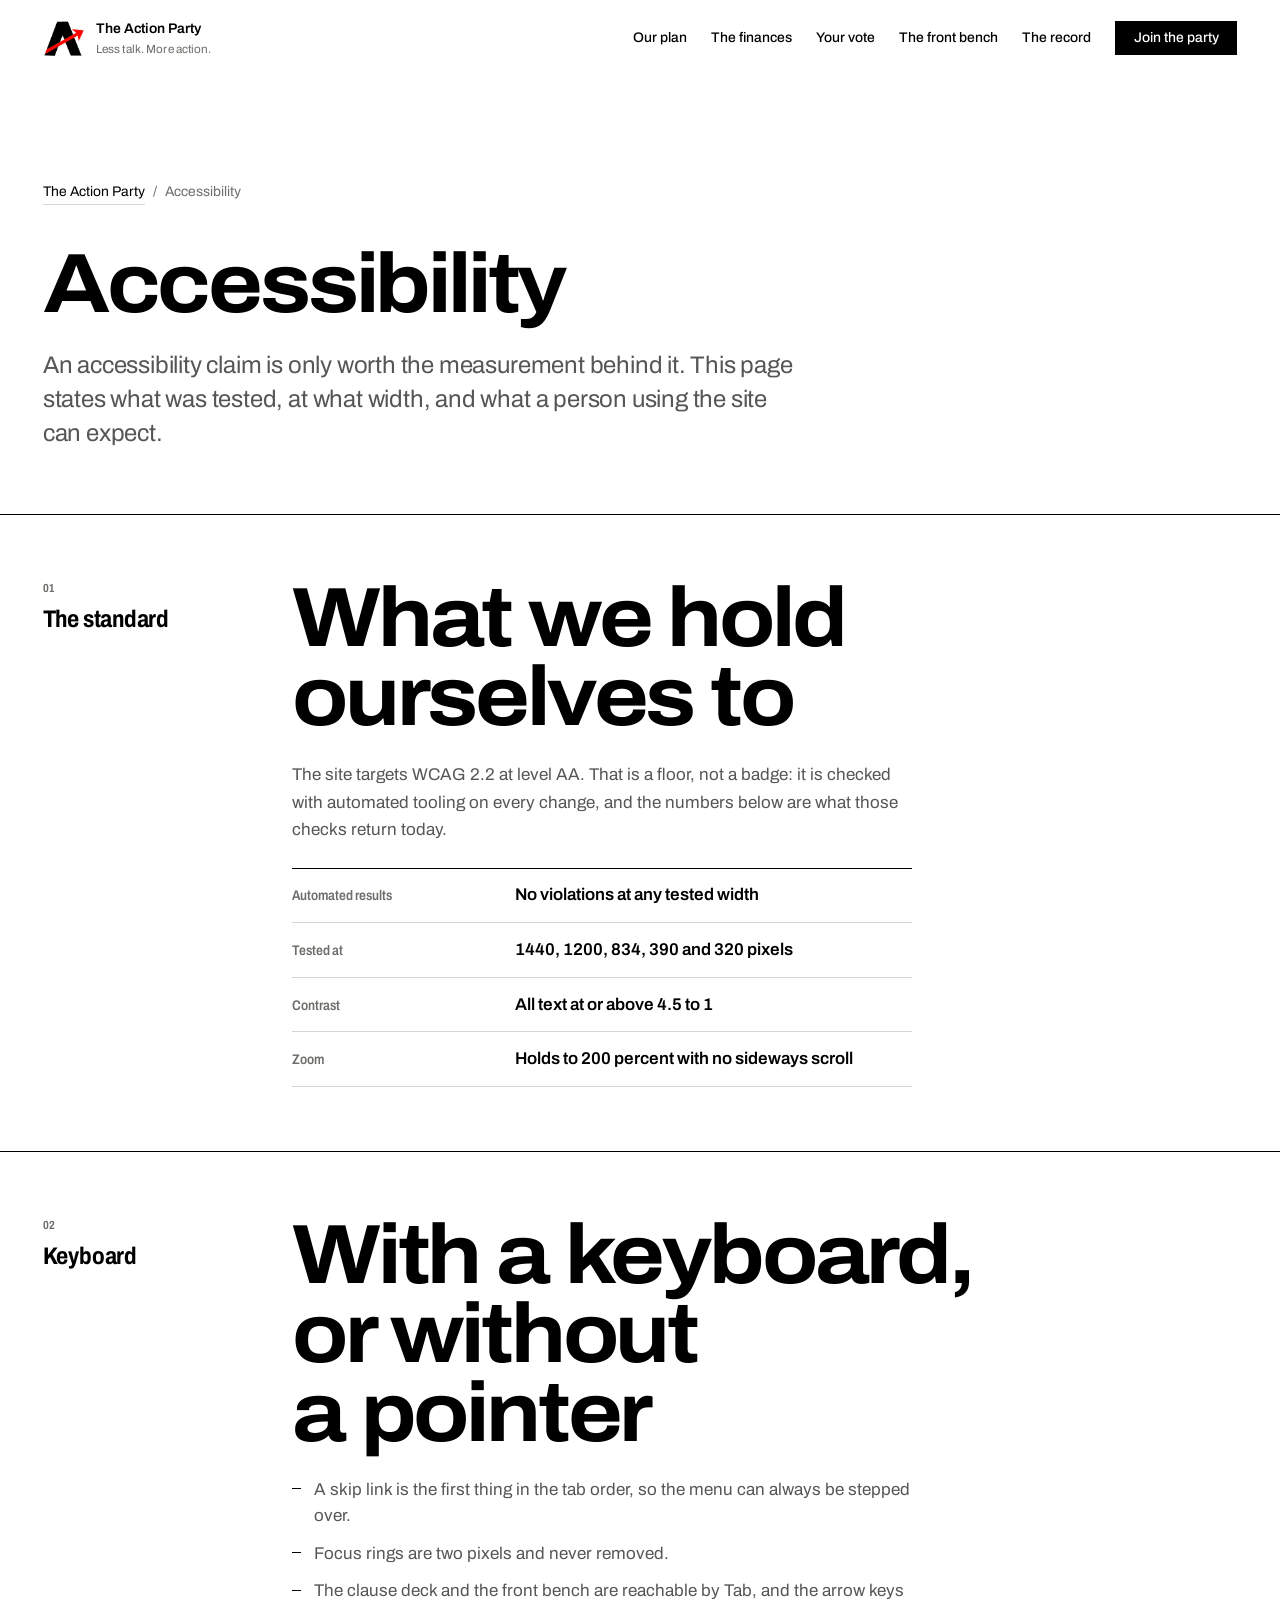
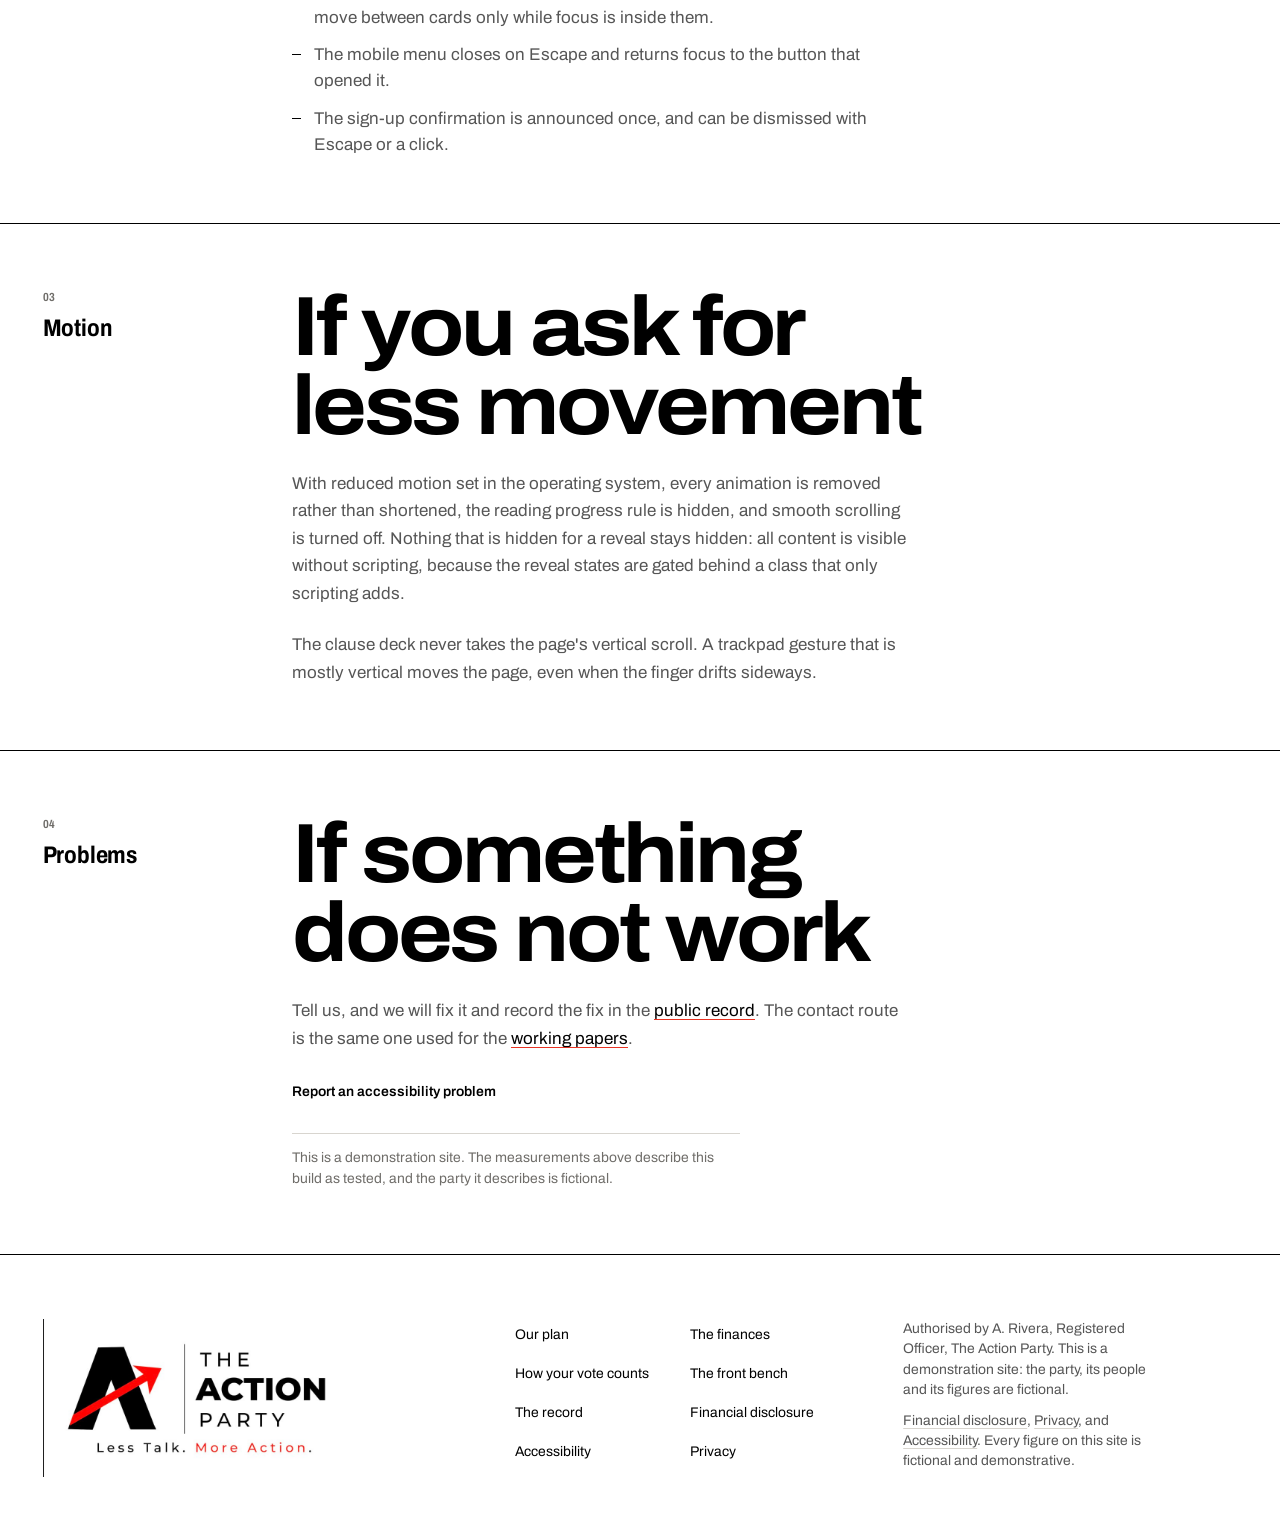
==== accessibility.html @ ea75ffd2 "First screen, discovery metadata, and the pages the footer promised Design: the first screen now run" ====
<!doctype html>
<html lang="en-NZ">
  <head>
    <meta charset="utf-8" />
    <meta name="viewport" content="width=device-width, initial-scale=1" />
    <title>Accessibility: what was measured | The Action Party</title>
    <meta name="description" content="How this site was built and tested: keyboard, contrast, reduced motion and no-script. The measurements, not the intentions." />
    <link rel="canonical" href="https://the-action-party-website.vercel.app/accessibility.html" />
    <meta name="theme-color" content="#ffffff" />
    <link rel="icon" href="assets/img/favicon-64.png" sizes="64x64" />
    <link rel="apple-touch-icon" href="assets/img/apple-touch-icon.png" />

    <meta property="og:type" content="article" />
    <meta property="og:site_name" content="The Action Party" />
    <meta property="og:locale" content="en_NZ" />
    <meta property="og:url" content="https://the-action-party-website.vercel.app/accessibility.html" />
    <meta property="og:title" content="Accessibility | The Action Party" />
    <meta property="og:description" content="How this site was built and tested: keyboard, contrast, reduced motion and no-script. The measurements, not the intentions." />
    <meta property="og:image" content="https://the-action-party-website.vercel.app/assets/img/og-image.png" />
    <meta property="og:image:width" content="1200" />
    <meta property="og:image:height" content="630" />
    <meta property="og:image:alt" content="The Action Party lockup: Less talk. More action." />
    <meta name="twitter:card" content="summary_large_image" />
    <meta name="twitter:title" content="Accessibility | The Action Party" />
    <meta name="twitter:description" content="How this site was built and tested: keyboard, contrast, reduced motion and no-script. The measurements, not the intentions." />
    <meta name="twitter:image" content="https://the-action-party-website.vercel.app/assets/img/og-image.png" />

    <link rel="preload" href="assets/fonts/archivo-latin.woff2" as="font" type="font/woff2" crossorigin />
    <script>
      document.documentElement.classList.add("js");
    </script>
    <link rel="stylesheet" href="styles.css" />
    <script type="application/ld+json">
{
  "@context": "https://schema.org",
  "@graph": [
    {
      "@type": "WebPage",
      "@id": "https://the-action-party-website.vercel.app/accessibility.html#webpage",
      "url": "https://the-action-party-website.vercel.app/accessibility.html",
      "name": "Accessibility: what was measured | The Action Party",
      "description": "How this site was built and tested: keyboard, contrast, reduced motion and no-script. The measurements, not the intentions.",
      "inLanguage": "en-NZ",
      "isPartOf": {
        "@id": "https://the-action-party-website.vercel.app/#website"
      },
      "about": {
        "@id": "https://the-action-party-website.vercel.app/#party"
      },
      "primaryImageOfPage": "https://the-action-party-website.vercel.app/assets/img/og-image.png"
    },
    {
      "@type": "BreadcrumbList",
      "@id": "https://the-action-party-website.vercel.app/accessibility.html#breadcrumb",
      "itemListElement": [
        {
          "@type": "ListItem",
          "position": 1,
          "name": "The Action Party",
          "item": "https://the-action-party-website.vercel.app/"
        },
        {
          "@type": "ListItem",
          "position": 2,
          "name": "Accessibility",
          "item": "https://the-action-party-website.vercel.app/accessibility.html"
        }
      ]
    },
    {
      "@type": [
        "Organization",
        "PoliticalParty"
      ],
      "@id": "https://the-action-party-website.vercel.app/#party",
      "name": "The Action Party",
      "url": "https://the-action-party-website.vercel.app/",
      "slogan": "Less talk. More action.",
      "logo": {
        "@type": "ImageObject",
        "url": "https://the-action-party-website.vercel.app/assets/img/logo-lockup.png",
        "width": 824,
        "height": 424
      },
      "sameAs": [
        "https://github.com/lajoonpark/The-Action-Party-Website"
      ]
    }
  ]
}
    </script>
  </head>
  <body class="page">
    <a class="skip" href="#main">Skip to content</a>
    <div class="progress" aria-hidden="true" data-progress></div>

    <header class="masthead" data-masthead>
      <div class="shell masthead__inner">
        <a class="masthead__brand" href="/#top">
          <img src="assets/img/mark.png" alt="" width="268" height="248" />
          <span class="masthead__id">
            <span class="masthead__name">The Action Party</span>
            <span class="masthead__tag">Less talk. More action.</span>
          </span>
        </a>

        <button
          class="masthead__toggle"
          type="button"
          aria-expanded="false"
          aria-controls="site-nav"
          data-nav-toggle
        >
          <span class="masthead__toggle-bars" aria-hidden="true"></span>
          Menu
        </button>

        <nav class="nav" id="site-nav" aria-label="Primary" data-nav>
          <a href="/#plan">Our plan</a>
          <a href="/#finances">The finances</a>
          <a href="/#system">Your vote</a>
          <a href="/#people">The front bench</a>
          <a href="/#record">The record</a>
          <a class="btn btn--join" href="/#join">Join the party</a>
        </nav>
      </div>
    </header>

    <main id="main">
      <header class="page__head">
        <div class="shell">
          <nav class="page__crumb" aria-label="Breadcrumb">
            <a href="/">The Action Party</a>
            <span aria-hidden="true">/</span>
            <span aria-current="page">Accessibility</span>
          </nav>
          <h1 class="page__title">Accessibility</h1>
          <p class="page__lead">An accessibility claim is only worth the measurement behind it. This page states what was tested, at what width, and what a person using the site can expect.</p>
        </div>
      </header>

      <section class="section page__section" id="what-we-hold-ourselves-to">
        <div class="shell page__grid">
          <div class="page__rail">
            <p class="rail__label">01</p>
            <p class="rail__figure">The standard</p>
          </div>
          <div class="page__body">
            <h2 class="section__title">What we hold ourselves to</h2>
              <p class="page__p">
                The site targets WCAG 2.2 at level AA. That is a floor, not a
                badge: it is checked with automated tooling on every change, and
                the numbers below are what those checks return today.
              </p>
              <dl class="page__facts">
                <div><dt>Automated results</dt><dd>No violations at any tested width</dd></div>
                <div><dt>Tested at</dt><dd>1440, 1200, 834, 390 and 320 pixels</dd></div>
                <div><dt>Contrast</dt><dd>All text at or above 4.5 to 1</dd></div>
                <div><dt>Zoom</dt><dd>Holds to 200 percent with no sideways scroll</dd></div>
              </dl>
          </div>
        </div>
      </section>

      <section class="section page__section" id="with-a-keyboard-or-without-a-pointer">
        <div class="shell page__grid">
          <div class="page__rail">
            <p class="rail__label">02</p>
            <p class="rail__figure">Keyboard</p>
          </div>
          <div class="page__body">
            <h2 class="section__title">With a keyboard, or without a pointer</h2>
              <ul class="page__list">
                <li>
                  A skip link is the first thing in the tab order, so the menu
                  can always be stepped over.
                </li>
                <li>Focus rings are two pixels and never removed.</li>
                <li>
                  The clause deck and the front bench are reachable by Tab, and
                  the arrow keys move between cards only while focus is inside
                  them.
                </li>
                <li>
                  The mobile menu closes on Escape and returns focus to the
                  button that opened it.
                </li>
                <li>
                  The sign-up confirmation is announced once, and can be
                  dismissed with Escape or a click.
                </li>
              </ul>
          </div>
        </div>
      </section>

      <section class="section page__section" id="if-you-ask-for-less-movement">
        <div class="shell page__grid">
          <div class="page__rail">
            <p class="rail__label">03</p>
            <p class="rail__figure">Motion</p>
          </div>
          <div class="page__body">
            <h2 class="section__title">If you ask for less movement</h2>
              <p class="page__p">
                With reduced motion set in the operating system, every
                animation is removed rather than shortened, the reading
                progress rule is hidden, and smooth scrolling is turned off.
                Nothing that is hidden for a reveal stays hidden: all content
                is visible without scripting, because the reveal states are
                gated behind a class that only scripting adds.
              </p>
              <p class="page__p">
                The clause deck never takes the page's vertical scroll. A
                trackpad gesture that is mostly vertical moves the page, even
                when the finger drifts sideways.
              </p>
          </div>
        </div>
      </section>

      <section class="section page__section" id="if-something-does-not-work">
        <div class="shell page__grid">
          <div class="page__rail">
            <p class="rail__label">04</p>
            <p class="rail__figure">Problems</p>
          </div>
          <div class="page__body">
            <h2 class="section__title">If something does not work</h2>
              <p class="page__p">
                Tell us, and we will fix it and record the fix in the
                <a href="/#record">public record</a>. The contact route is the
                same one used for the
                <a href="/financial-disclosure.html">working papers</a>.
              </p>
              <p class="page__p">
                <a class="link" href="/#join">Report an accessibility problem</a>
              </p>
              <p class="page__note">
                This is a demonstration site. The measurements above describe
                this build as tested, and the party it describes is fictional.
              </p>
          </div>
        </div>
      </section>

    </main>

    <footer class="footer">
      <div class="shell footer__inner">
        <div class="footer__brand">
          <img
            src="assets/img/logo-lockup.png"
            alt="The Action Party. Less talk. More action."
            width="824"
            height="424"
          />
        </div>
        <nav class="footer__nav" aria-label="Footer">
          <a href="/#plan">Our plan</a>
          <a href="/#finances">The finances</a>
          <a href="/#system">How your vote counts</a>
          <a href="/#people">The front bench</a>
          <a href="/#record">The record</a>
          <a href="/financial-disclosure.html">Financial disclosure</a>
          <a href="/accessibility.html">Accessibility</a>
          <a href="/privacy.html">Privacy</a>
        </nav>
        <div class="footer__legal">
          <p>
            Authorised by A. Rivera, Registered Officer, The Action Party. This
            is a demonstration site: the party, its people and its figures are
            fictional.
          </p>
          <p>
            <a class="footer__legal-link" href="/financial-disclosure.html"
              >Financial disclosure</a
            >, <a class="footer__legal-link" href="/privacy.html">Privacy</a>,
            and <a class="footer__legal-link" href="/accessibility.html"
              >Accessibility</a
            >. Every figure on this site is fictional and demonstrative.
          </p>
        </div>
      </div>
    </footer>
    <script src="main.js"></script>
  </body>
</html>
---- styles.css ----
/* The Action Party, "The Register"
   One family (Archivo variable), paper white, pure black, one red.
   The logo's hairline rule becomes the page spine: each section hangs off a
   sticky margin rail, the way the rule brackets the mark and the wordmark.
   Motion is authored per section so no two sections move the same way. */

@font-face {
  font-family: "Archivo";
  src: url("assets/fonts/archivo-latin.woff2") format("woff2-variations");
  font-weight: 100 900;
  font-stretch: 62% 125%;
  font-display: swap;
}

:root {
  --paper: #ffffff;
  --ink: #000000;
  --ink-2: #565656;
  --ink-3: #6f6d69;
  --rule: #d8d5cf;
  --rule-2: #eceae5;
  --action: #ea3323;
  /* Brand red measures 4.2:1 on white: fine for the tagline and for fills,
     short of 4.5:1 for small text. Small labels use a deepened mix of the
     same hue so the identity holds and the contrast passes. */
  --action-deep: #d62d1e;
  --wash: #f5f3ef;

  --step--2: clamp(0.6875rem, 0.67rem + 0.08vw, 0.75rem);
  --step--1: clamp(0.8125rem, 0.79rem + 0.1vw, 0.875rem);
  --step-0: clamp(1rem, 0.96rem + 0.18vw, 1.0625rem);
  --step-1: clamp(1.25rem, 1.15rem + 0.45vw, 1.5rem);
  --step-2: clamp(1.5rem, 1.3rem + 0.9vw, 2rem);
  --step-3: clamp(2rem, 1.55rem + 2vw, 3.25rem);
  --step-4: clamp(2.75rem, 1.7rem + 4.6vw, 5.25rem);
  --step-5: clamp(3.25rem, 1.4rem + 7.6vw, 7.5rem);

  --gutter: clamp(1.25rem, 0.75rem + 2.4vw, 3.25rem);
  --measure: 58ch;
  --shell: 80rem;

  --space-s: 0.875rem;
  --space-m: 1.5rem;
  --space-l: clamp(2rem, 1.4rem + 2.4vw, 3.25rem);

  /* One padding ramp, three values, every one a whole multiple of 8px.
     Sections only ever use these, so the vertical rhythm is a scale rather
     than a series of one-off decisions. Keep it to three. */
  --pad-1: 2.5rem; /*  40px */
  --pad-2: 4rem; /*    64px */
  --pad-3: 6.5rem; /* 104px */

  --ease-out: cubic-bezier(0.16, 0.84, 0.28, 1);
  --ease-spring: cubic-bezier(0.22, 1.28, 0.36, 1);
  --ease-snap: cubic-bezier(0.7, 0, 0.25, 1);
  --dur: 520ms;
}

*,
*::before,
*::after { box-sizing: border-box; }

html {
  -webkit-text-size-adjust: 100%;
  scroll-behavior: smooth;
  scroll-padding-top: 5.5rem;
}

body {
  margin: 0;
  background: var(--paper);
  color: var(--ink);
  font-family: "Archivo", "Helvetica Neue", Arial, sans-serif;
  font-variation-settings: "wdth" 100, "wght" 400;
  font-size: var(--step-0);
  line-height: 1.55;
  font-synthesis: none;
  text-rendering: optimizeLegibility;
  -webkit-font-smoothing: antialiased;
  overflow-x: clip;
}

img { display: block; max-width: 100%; height: auto; }
a { color: inherit; }
h1, h2, h3, h4, p, ul, ol, dl, dd, fieldset, figure { margin: 0; }
ul, ol { padding: 0; list-style: none; }
button, input { font: inherit; color: inherit; }
svg { display: block; }

:focus-visible {
  outline: 2px solid var(--ink);
  outline-offset: 3px;
}

.visually-hidden {
  position: absolute;
  width: 1px; height: 1px;
  margin: -1px; padding: 0;
  overflow: hidden;
  clip-path: inset(50%);
  white-space: nowrap;
}

.skip {
  position: absolute;
  left: var(--gutter);
  top: 0;
  z-index: 100;
  transform: translateY(-120%);
  background: var(--ink);
  color: var(--paper);
  padding: 0.75rem 1.25rem;
  font-size: var(--step--1);
  font-variation-settings: "wdth" 100, "wght" 600;
  text-decoration: none;
  transition: transform 160ms ease;
}
.skip:focus-visible {
  transform: translateY(0);
  outline-color: var(--paper);
  outline-offset: -4px;
}

.shell {
  width: 100%;
  max-width: var(--shell);
  margin-inline: auto;
  padding-inline: var(--gutter);
}

/* Reading progress: the hairline rule, travelling. */
.progress {
  position: fixed;
  inset: 0 0 auto;
  height: 2px;
  z-index: 90;
  background: var(--action);
  transform: scaleX(0);
  transform-origin: 0 50%;
  pointer-events: none;
}

/* ---------- Masthead ---------- */

.masthead {
  position: sticky;
  top: 0;
  z-index: 50;
  background: var(--paper);
  border-bottom: 1px solid transparent;
  transition: border-color 200ms ease, box-shadow 260ms ease;
}
.masthead.is-stuck {
  border-bottom-color: var(--rule);
  box-shadow: 0 1px 0 rgba(0, 0, 0, 0.02);
}

.masthead__inner {
  display: flex;
  align-items: center;
  justify-content: space-between;
  gap: var(--space-m);
  min-height: 4.75rem;
}

.masthead__brand {
  display: flex;
  align-items: center;
  gap: 0.7rem;
  text-decoration: none;
}

/* The mark leans into its own arrow on hover: the only motion in the header,
   because the mark is the only drawing in the header. */
.masthead__brand img {
  width: clamp(2.25rem, 2rem + 1vw, 2.625rem);
  transition: transform 520ms var(--ease-spring);
}
.masthead__brand:hover img { transform: translate(2px, -2px) rotate(-2deg); }

.masthead__id { display: grid; gap: 0.05rem; }

/* Name as site text in body type, deliberately not a re-set of the wordmark,
   which stays a raster of the real artwork (see docs/logo-and-tagline.md §4). */
.masthead__name {
  font-size: var(--step--1);
  font-variation-settings: "wdth" 100, "wght" 600;
  letter-spacing: -0.005em;
  white-space: nowrap;
}
.masthead__tag {
  font-size: var(--step--2);
  color: var(--ink-3);
  letter-spacing: 0.01em;
  white-space: nowrap;
}

.nav {
  display: flex;
  align-items: center;
  gap: clamp(0.9rem, 0.3rem + 1.5vw, 2rem);
}

.nav a {
  position: relative;
  font-size: var(--step--1);
  font-variation-settings: "wdth" 100, "wght" 500;
  text-decoration: none;
  padding-block: 0.35rem;
}
.nav a:not(.btn)::after {
  content: "";
  position: absolute;
  left: 0;
  right: 0;
  bottom: 0;
  height: 1px;
  background: currentColor;
  transform: scaleX(0);
  transform-origin: 0 50%;
  transition: transform 320ms var(--ease-out);
}
.nav a:not(.btn):hover::after,
.nav a.is-current::after { transform: scaleX(1); }

.masthead__toggle {
  display: none;
  align-items: center;
  gap: 0.5rem;
  background: none;
  border: 0;
  padding: 0.5rem 0;
  font-size: var(--step--1);
  font-variation-settings: "wdth" 100, "wght" 600;
  cursor: pointer;
}

.masthead__toggle-bars,
.masthead__toggle-bars::before {
  display: block;
  width: 1.25rem;
  height: 2px;
  background: var(--ink);
  content: "";
  position: relative;
  transition: transform 320ms var(--ease-out);
}
.masthead__toggle-bars::before { position: absolute; top: -6px; transition: transform 320ms var(--ease-out); }
.masthead__toggle[aria-expanded="true"] .masthead__toggle-bars { transform: translateY(-3px) rotate(45deg); }
.masthead__toggle[aria-expanded="true"] .masthead__toggle-bars::before { transform: translateY(3px) rotate(-90deg); }

/* ---------- Buttons: a red fill wipes up from the baseline ---------- */

.btn {
  position: relative;
  isolation: isolate;
  display: inline-flex;
  align-items: center;
  justify-content: center;
  gap: 0.5rem;
  padding: 0.8rem 1.5rem;
  background: var(--ink);
  color: var(--paper);
  border: 1px solid var(--ink);
  font-size: var(--step--1);
  font-variation-settings: "wdth" 100, "wght" 600;
  text-decoration: none;
  cursor: pointer;
  overflow: hidden;
  transition: color 200ms ease;
}
.btn::before {
  content: "";
  position: absolute;
  inset: 0;
  z-index: -1;
  background: var(--action);
  transform: translateY(101%);
  transition: transform 420ms var(--ease-snap);
}
.btn:hover::before,
.btn:focus-visible::before { transform: translateY(0); }
.btn:active { transform: translateY(1px); }

.btn--quiet { background: transparent; color: var(--ink); }
.btn--quiet::before { background: var(--ink); }
.btn--quiet:hover,
.btn--quiet:focus-visible { color: var(--paper); }

.btn--join { padding: 0.6rem 1.1rem; }

.btn--block { width: 100%; padding-block: 0.95rem; }

.link {
  position: relative;
  display: inline-block;
  padding-block: 0.3rem;
  font-size: var(--step--1);
  font-variation-settings: "wdth" 100, "wght" 600;
  text-decoration: none;
  padding-bottom: 0.15rem;
}
.link::after {
  content: "";
  display: block;
  height: 1px;
  margin-top: 0.15rem;
  background: var(--action);
  transform: scaleX(0);
  transform-origin: 0 50%;
  transition: transform 380ms var(--ease-out);
}
.link:hover::after { transform: scaleX(1); }

/* ---------- The first screen: the register opens ----------
   One idea governs this screen, borrowed from how Brex spends its orange:
   the red is not decoration, it is the register indexing itself. The lede
   sentence is a claim, so the clause that answers it is the only red mark in
   the region, and the count beside it is where that answer is filed. Every
   other element is black on white, so the red can only ever mean one thing. */

.hero {
  display: flex;
  flex-direction: column;
  min-height: calc(100svh - 4.75rem);
  padding-top: var(--pad-2);
  padding-bottom: var(--pad-2);
  position: relative;
}

/* Brand §1: the lockup sits slightly above middle, leaving a larger band of
   white beneath. So the spare height collects below the ledger line, not
   above the tagline. */
.hero .shell { container-type: inline-size; }

/* The tagline is the hero: both sentences, both full stops, black first,
   red second, set light with wide tracking as brand §5 specifies. Sized so
   the longest sentence fits the measure on one line, as it does on the
   artboard: 17.9cqw of Archivo at wght 300. The party name that used to sit
   above it as an eyebrow label now sits in the masthead where it belongs. */
.statement {
  font-variation-settings: "wdth" 100, "wght" 300;
  /* Two constraints, not one: the sentence must fill the column (17.9cqw),
     and the whole first screen must still fit above the fold on a laptop
     (20svh). Whichever is smaller wins, so the tagline is never cropped out
     of the first screen it is the point of. */
  font-size: clamp(1.75rem, min(17.9cqw, 20svh), 17rem);
  line-height: 1.02;
  letter-spacing: 0.015em;
}
.statement__line { display: block; }
.statement__line--action { color: var(--action); }

/* The one red mark on the screen that is not the tagline. A register entry
   is a number and a date, and the number is set in the tabular end of the
   family so it reads as a filed record rather than a slogan. */
.hero__register {
  display: flex;
  align-items: flex-start;
  justify-content: space-between;
  gap: clamp(1.25rem, 0.6rem + 2.4vw, 3rem);
  margin-top: clamp(1.75rem, 1.2rem + 2.4vw, 3.5rem);
  padding-top: var(--space-m);
  border-top: 1px solid var(--ink);
}

.hero__lede {
  max-width: 46ch;
  font-size: var(--step-1);
  line-height: 1.4;
  letter-spacing: -0.008em;
  text-wrap: pretty;
}
/* The claim and its answer. The answer is the red: on this screen red means
   "this is where the register answers you", and nothing else is red. */
.hero__lede strong {
  font-variation-settings: "wdth" 100, "wght" 600;
  color: var(--action-deep);
  white-space: nowrap;
}

/* The index: three figures, each a filed count, ruled off from the sentence
   rather than floated into a row of pills. */
.hero__counts {
  display: grid;
  grid-template-columns: repeat(3, minmax(0, auto));
  gap: clamp(1rem, 0.5rem + 2vw, 2.25rem);
  margin-left: auto;
  flex: none;
}
.hero__counts > div {
  display: grid;
  gap: 0.15rem;
  padding-left: 0.75rem;
  border-left: 1px solid var(--rule);
}
/* --ink-2, not --ink-3: these labels are 11 to 12px, and the lighter grey
   measured 3.07:1 on white at that size. */
.hero__counts dt {
  font-size: var(--step--2);
  font-variation-settings: "wdth" 84, "wght" 600;
  letter-spacing: 0.02em;
  color: var(--ink-2);
}
.hero__counts dd {
  font-variation-settings: "wdth" 84, "wght" 700;
  font-size: var(--step-2);
  line-height: 1;
  letter-spacing: -0.02em;
  font-variant-numeric: tabular-nums;
}

/* The verdict line, and the way into the register. It closes the screen on
   the same baseline as the counts so the whole lower edge reads as one rule. */
.hero__foot {
  display: flex;
  align-items: flex-end;
  justify-content: space-between;
  gap: var(--space-m) clamp(1.5rem, 1rem + 3vw, 4rem);
  margin-top: auto;
  padding-top: var(--pad-2);
}
.hero__actions {
  display: flex;
  flex-wrap: wrap;
  align-items: center;
  gap: clamp(0.625rem, 0.4rem + 0.8vw, 1rem);
}
.hero__promise {
  max-width: 34ch;
  font-size: var(--step--1);
  line-height: 1.5;
  color: var(--ink-2);
  text-wrap: pretty;
}
.hero__scroll {
  display: inline-flex;
  align-items: center;
  gap: 0.5rem;
  font-size: var(--step--1);
  font-variation-settings: "wdth" 100, "wght" 600;
  text-decoration: none;
  white-space: nowrap;
}
.hero__arrow {
  display: inline-block;
  animation: nudge 2.4s var(--ease-out) infinite;
}
@keyframes nudge {
  0%, 62%, 100% { transform: translateY(0); opacity: 0.55; }
  78% { transform: translateY(4px); opacity: 1; }
}

/* ---------- The undertaking: the one sentence the whole site answers to ---------- */

.band {
  border-top: 2px solid var(--ink);
  padding-block: var(--pad-2);
  position: relative;
}
.band::after {
  content: "";
  position: absolute;
  inset: auto 0 -1px;
  height: 1px;
  background: var(--ink);
}

.band__inner {
  display: grid;
  grid-template-columns: minmax(0, 7fr) minmax(0, 4fr);
  align-items: start;
  gap: var(--space-m) clamp(1.5rem, 1rem + 3vw, 4rem);
}

.band__line {
  font-variation-settings: "wdth" 106, "wght" 600;
  font-size: var(--step-2);
  line-height: 1.14;
  letter-spacing: -0.024em;
  max-width: 26ch;
  text-wrap: balance;
}

.band__sign {
  font-size: var(--step--1);
  line-height: 1.5;
  color: var(--ink-2);
  max-width: 32ch;
  padding-top: 0.35rem;
  border-top: 1px solid var(--rule);
}

/* ---------- Contents: the tile panel ---------- */

.index {
  padding-block: var(--pad-3) var(--pad-2);
  border-bottom: 1px solid var(--ink);
}

.index__head {
  display: grid;
  gap: var(--space-s);
  margin-bottom: var(--space-l);
  max-width: 46rem;
}

.index__title {
  font-variation-settings: "wdth" 112, "wght" 700;
  font-size: var(--step-4);
  line-height: 0.94;
  letter-spacing: -0.038em;
  text-wrap: balance;
}

.index__note {
  max-width: 52ch;
  color: var(--ink-2);
  font-size: var(--step-0);
}

/* Every tile is a link, so the whole cell is the target. The number, the name,
   the figure and the arrow each take a different motion on hover: the tile
   lifts, the rule draws in from the left, the arrow runs out and back. */
.tiles {
  display: grid;
  grid-template-columns: repeat(3, minmax(0, 1fr));
  border-top: 1px solid var(--ink);
  border-left: 1px solid var(--rule);
}

.tile {
  border-right: 1px solid var(--rule);
  border-bottom: 1px solid var(--rule);
  position: relative;
  isolation: isolate;
}
.tile::before {
  content: "";
  position: absolute;
  inset: 0;
  z-index: -1;
  background: var(--wash);
  transform: scaleY(0);
  transform-origin: 50% 100%;
  transition: transform 420ms var(--ease-out);
}
.tile:hover::before,
.tile:focus-within::before { transform: scaleY(1); }

.tile__link {
  display: grid;
  grid-template-areas:
    "no   arrow"
    "body body"
    "fig  fig";
  grid-template-columns: 1fr auto;
  gap: var(--space-s) 0;
  min-height: clamp(13rem, 10rem + 8vw, 17rem);
  padding: clamp(1.25rem, 1rem + 1vw, 1.75rem);
  text-decoration: none;
}

.tile__no {
  grid-area: no;
  font-size: var(--step--2);
  font-variation-settings: "wdth" 84, "wght" 700;
  letter-spacing: 0.1em;
  color: var(--ink-3);
  font-variant-numeric: tabular-nums;
  transition: color 240ms ease;
}
.tile:hover .tile__no { color: var(--action-deep); }

.tile__body {
  grid-area: body;
  display: grid;
  gap: 0.4rem;
  align-content: start;
  padding-top: var(--space-m);
}
.tile__name {
  font-variation-settings: "wdth" 104, "wght" 700;
  font-size: var(--step-2);
  line-height: 1.02;
  letter-spacing: -0.028em;
  text-wrap: balance;
  transition: transform 420ms var(--ease-out);
}
.tile:hover .tile__name { transform: translateX(3px); }

.tile__desc {
  font-size: var(--step--1);
  line-height: 1.45;
  color: var(--ink-2);
  max-width: 30ch;
}

.tile__fig {
  grid-area: fig;
  align-self: end;
  font-size: var(--step--2);
  font-variation-settings: "wdth" 78, "wght" 700;
  letter-spacing: 0.005em;
  color: var(--ink-3);
  padding-top: var(--space-s);
  border-top: 1px solid var(--rule);
}
.tile:hover .tile__fig { color: var(--ink); border-top-color: var(--ink); }

.tile__arrow {
  grid-area: arrow;
  justify-self: end;
  align-self: start;
  font-size: var(--step-1);
  line-height: 1;
  transform: translateX(-0.35rem);
  opacity: 0.35;
  transition: transform 420ms var(--ease-spring), opacity 240ms ease, color 240ms ease;
}
.tile:hover .tile__arrow,
.tile:focus-within .tile__arrow {
  transform: translateX(0);
  opacity: 1;
  color: var(--action);
}

/* ---------- Section frame: rail + body ---------- */

.section {
  padding-block: var(--pad-2);
}
.section + .section,
.index + .section { border-top: 1px solid var(--ink); }

.section__grid {
  display: grid;
  grid-template-columns: 13rem minmax(0, 1fr);
  gap: clamp(1.5rem, 0.5rem + 2.6vw, 4rem);
  align-items: start;
}

/* The rail is the logo's vertical rule, kept as a rule that carries content.
   It draws downward as the section arrives. */
.rail__inner {
  position: sticky;
  top: 7.5rem;
  padding-left: 1.125rem;
  border-left: 1px solid var(--ink);
  display: grid;
  gap: 0.55rem;
}

.rail__label {
  display: flex;
  align-items: baseline;
  gap: 0.5rem;
  font-size: var(--step--2);
  font-variation-settings: "wdth" 78, "wght" 700;
  letter-spacing: 0.005em;
  color: var(--ink-3);
}
.rail__label span {
  color: var(--action-deep);
  font-variant-numeric: tabular-nums;
}
.rail__label--invert { color: rgba(255, 255, 255, 0.72); }
/* On the black field the brand red is the legible one: 4.25:1 becomes 5.1:1
   once it is lifted slightly for the dark ground. */
.rail__label--invert span { color: #f4655a; }

.rail__figure {
  font-variation-settings: "wdth" 84, "wght" 700;
  font-size: var(--step-1);
  line-height: 1.1;
  letter-spacing: -0.01em;
  font-variant-numeric: tabular-nums;
}

.rail__note {
  font-size: var(--step--1);
  line-height: 1.45;
  color: var(--ink-2);
  max-width: 22ch;
  text-wrap: pretty;
}

.section__title {
  font-variation-settings: "wdth" 110, "wght" 700;
  font-size: var(--step-4);
  line-height: 0.94;
  letter-spacing: -0.038em;
  max-width: 24ch;
  text-wrap: balance;
}

.section__intro {
  margin-top: var(--space-s);
  margin-bottom: var(--space-l);
  font-size: var(--step-0);
  line-height: 1.6;
  color: var(--ink-2);
  max-width: var(--measure);
  text-wrap: pretty;
}

/* ---------- 01 The plan: a horizontal deck of five clauses ----------
   The deck scrolls sideways with scroll snapping, so a trackpad, a touch
   swipe and the arrow keys all land on a clause rather than between two. */

.section--plan { overflow: clip; }

.deck-wrap { position: relative; }

.deck-wrap__head {
  margin-top: var(--space-l);
  margin-bottom: var(--space-m);
}

.deck-wrap__hint {
  display: flex;
  align-items: center;
  gap: 0.75rem;
  font-size: var(--step--2);
  font-variation-settings: "wdth" 78, "wght" 600;
  letter-spacing: 0.005em;
  color: var(--ink-3);
}
.deck-wrap__keys {
  letter-spacing: 0.05em;
  color: var(--ink);
}
.deck-wrap__line {
  flex: 1;
  height: 1px;
  background: var(--rule);
}

.track {
  display: flex;
  gap: clamp(0.75rem, 0.4rem + 1vw, 1.25rem);
  overflow-x: auto;
  overscroll-behavior-x: auto;
  /* No CSS snapping: a mandatory snap axis captures a vertical wheel and
     settles it sideways before the page may scroll. The script snaps to a card
     once the deck stops moving instead, which never fights the page. */
  scroll-padding-inline: max(var(--gutter), calc((100vw - var(--shell)) / 2 + var(--gutter)));
  padding-inline: max(var(--gutter), calc((100vw - var(--shell)) / 2 + var(--gutter)));
  padding-block: 0.25rem 1.5rem;
  scrollbar-width: none;
  -webkit-overflow-scrolling: touch;
  cursor: grab;
}
/* The last card must be able to reach the reading line, or the counter and the
   step buttons cannot address it. Measured before this rule: at the far end the
   fifth card's left edge sat 771px past the line, so the deck looked finished
   with two cards still unread. The spacer gives the tail the same room the
   gutter gives the head. */
.track::after {
  content: "";
  flex: 0 0 calc(100vw - clamp(16rem, 22vw + 8rem, 26rem) - 2 * max(var(--gutter), calc((100vw - var(--shell)) / 2 + var(--gutter))));
}
.track::-webkit-scrollbar { display: none; }
.track.is-dragging {
  cursor: grabbing;
  scroll-behavior: auto;
}
.track.is-dragging * { user-select: none; }

.clause {
  flex: 0 0 clamp(16rem, 22vw + 8rem, 26rem);
  display: flex;
}

/* The card is the clause: number and count at the top, the name set as a
   statement, the claim underneath, and the working hidden behind a control
   that expands the card downward. */
.clause__card {
  display: grid;
  grid-template-rows: auto auto auto 1fr auto;
  gap: var(--space-s);
  width: 100%;
  padding: clamp(1.25rem, 1rem + 1vw, 1.75rem);
  border: 1px solid var(--ink);
  background: var(--paper);
  position: relative;
  transition: transform 420ms var(--ease-out), box-shadow 420ms var(--ease-out), background-color 300ms ease;
}
.clause:hover .clause__card {
  transform: translateY(-4px);
  box-shadow: 6px 6px 0 0 var(--ink);
}

.clause__top {
  display: flex;
  align-items: baseline;
  justify-content: space-between;
  gap: var(--space-s);
  padding-bottom: var(--space-s);
  border-bottom: 1px solid var(--rule);
}

.clause__index {
  font-size: var(--step--2);
  font-variation-settings: "wdth" 78, "wght" 700;
  letter-spacing: 0.005em;
  color: var(--ink-3);
}
.clause__index span {
  color: var(--action-deep);
  margin-right: 0.35em;
  font-variant-numeric: tabular-nums;
}

.clause__count {
  font-size: var(--step--2);
  font-variation-settings: "wdth" 78, "wght" 600;
  letter-spacing: 0.005em;
  color: var(--ink-3);
  white-space: nowrap;
}

.clause__name {
  font-variation-settings: "wdth" 106, "wght" 700;
  font-size: var(--step-3);
  line-height: 0.96;
  letter-spacing: -0.032em;
  text-wrap: balance;
}

.clause__claim {
  font-size: var(--step-1);
  line-height: 1.24;
  letter-spacing: -0.014em;
  color: var(--ink-2);
  text-wrap: pretty;
  max-width: 24ch;
}

.clause__panel {
  display: grid;
  grid-template-rows: 0fr;
  transition: grid-template-rows 480ms var(--ease-out);
}
.clause__reveal { overflow: hidden; }
.clause__inner { display: grid; gap: var(--space-s); padding-top: var(--space-s); }

.clause[data-open="true"] .clause__panel { grid-template-rows: 1fr; }
.clause[data-open="true"] .clause__card { box-shadow: 6px 6px 0 0 var(--ink); }

.clause__inner p {
  font-size: var(--step--1);
  line-height: 1.55;
  color: var(--ink-2);
  padding-top: var(--space-s);
  border-top: 1px solid var(--rule);
}

.clause__inner ul {
  display: grid;
  gap: 0.35rem;
  font-size: var(--step--1);
  color: var(--ink-2);
}
.clause__inner li { position: relative; padding-left: 1.1rem; }
.clause__inner li::before {
  content: "";
  position: absolute;
  left: 0;
  top: 0.62em;
  width: 0.4rem;
  height: 1px;
  background: var(--action);
}

.clause__meta {
  display: grid;
  gap: 0.5rem;
  padding-top: var(--space-s);
  border-top: 1px solid var(--rule);
}
.clause__meta div {
  display: flex;
  justify-content: space-between;
  gap: var(--space-s);
  align-items: baseline;
}
.clause__meta dt {
  font-size: var(--step--2);
  font-variation-settings: "wdth" 78, "wght" 700;
  letter-spacing: 0.005em;
  color: var(--ink-3);
}
.clause__meta dd {
  font-size: var(--step--1);
  font-variation-settings: "wdth" 100, "wght" 600;
  text-align: right;
}

.clause__btn {
  position: relative;
  display: flex;
  align-items: center;
  justify-content: space-between;
  gap: var(--space-s);
  width: 100%;
  margin-top: var(--space-s);
  padding: 0.7rem 0.85rem;
  background: transparent;
  border: 1px solid var(--ink);
  font-size: var(--step--2);
  font-variation-settings: "wdth" 82, "wght" 700;
  letter-spacing: 0.005em;
  cursor: pointer;
  overflow: hidden;
  isolation: isolate;
  transition: color 240ms ease;
}
.clause__btn::before {
  content: "";
  position: absolute;
  inset: 0;
  z-index: -1;
  background: var(--ink);
  transform: translateY(101%);
  transition: transform 420ms var(--ease-snap);
}
.clause__btn:hover::before,
.clause__btn[aria-expanded="true"]::before { transform: translateY(0); }
.clause__btn:hover,
.clause__btn[aria-expanded="true"] { color: var(--paper); }

/* A plus that becomes a minus: two rules, one rotating out. */
.clause__mark {
  position: relative;
  width: 0.85rem;
  height: 0.85rem;
  flex: none;
}
.clause__mark::before,
.clause__mark::after {
  content: "";
  position: absolute;
  inset: 50% 0 auto;
  height: 1.5px;
  background: currentColor;
  transition: transform 380ms var(--ease-out);
}
.clause__mark::after { transform: rotate(90deg); }
.clause__btn[aria-expanded="true"] .clause__mark::after { transform: rotate(0deg); }

.deck-wrap__foot {
  display: flex;
  align-items: center;
  gap: var(--space-m);
  margin-top: var(--space-s);
}

.deck-wrap__nav {
  display: none;
  gap: 0.4rem;
  margin-left: auto;
}
.js .deck-wrap__nav { display: flex; }

.deck-wrap__step {
  width: 2.5rem;
  height: 2.5rem;
  display: grid;
  place-items: center;
  padding: 0;
  border: 1px solid var(--ink);
  background: var(--paper);
  color: var(--ink);
  font: inherit;
  font-size: var(--step-0);
  line-height: 1;
  cursor: pointer;
  transition: background-color 220ms ease, color 220ms ease, transform 320ms var(--ease-spring);
}
.deck-wrap__step:hover:not(:disabled) {
  background: var(--ink);
  color: var(--paper);
  transform: translateY(-2px);
}
.deck-wrap__step:disabled {
  border-color: var(--rule);
  color: var(--ink-3);
  cursor: default;
}
.deck-wrap__count {
  font-size: var(--step--2);
  font-variation-settings: "wdth" 84, "wght" 700;
  letter-spacing: 0.005em;
  color: var(--ink-3);
  font-variant-numeric: tabular-nums;
  white-space: nowrap;
}
.deck-wrap__count span { color: var(--ink); }
.deck-wrap__meter {
  flex: 1;
  height: 1px;
  background: var(--rule);
  position: relative;
}
.deck-wrap__meter span {
  position: absolute;
  inset: 0 auto 0 0;
  width: 20%;
  background: var(--action);
  transform-origin: 0 50%;
  transition: width 220ms var(--ease-out);
}

/* ---------- 02 The finances: a ledger that reads like a spreadsheet
   being audited. Rows arrive from the left, figures count up, and each
   change draws a bar whose length is the change itself. ---------- */

.ledger {
  width: 100%;
  border-collapse: collapse;
  font-variant-numeric: tabular-nums;
}

.ledger thead th {
  text-align: right;
  padding: 0 0 0.65rem 1.25rem;
  border-bottom: 2px solid var(--ink);
  font-variation-settings: "wdth" 78, "wght" 700;
  font-size: var(--step--2);
  letter-spacing: 0.005em;
  color: var(--ink-3);
}
.ledger thead th:first-child { text-align: left; padding-left: 0; }
.ledger thead th:last-child { text-align: left; }

.ledger tbody th,
.ledger tbody td {
  padding: 1rem 0 1rem 1.25rem;
  border-bottom: 1px solid var(--rule);
  vertical-align: baseline;
  text-align: right;
}

.ledger tbody tr {
  transition: background-color 260ms ease;
}
.ledger tbody tr:hover { background: var(--wash); }

.ledger tbody th {
  text-align: left;
  padding-left: 0;
  font-variation-settings: "wdth" 100, "wght" 600;
  font-size: var(--step-0);
}

.ledger__area {
  display: inline-flex;
  align-items: center;
  gap: 0.6rem;
}

.ledger tbody td {
  font-size: var(--step-0);
  font-variation-settings: "wdth" 88, "wght" 500;
  color: var(--ink-2);
}

.ledger tbody tr:hover td { color: var(--ink); }

.ledger tbody td:last-child {
  text-align: left;
  font-variation-settings: "wdth" 100, "wght" 400;
  font-size: var(--step--1);
  max-width: 18ch;
  color: var(--ink-3);
}

.ledger__delta {
  text-align: right;
  white-space: nowrap;
}

.ledger__num {
  display: block;
  color: var(--ink);
  font-variation-settings: "wdth" 84, "wght" 700;
  font-size: var(--step-1);
  line-height: 1.1;
  letter-spacing: -0.02em;
}

/* The bar runs from a centre line: growth to the right, cuts to the left. */
.ledger__bar {
  display: block;
  width: 4.5rem;
  height: 2px;
  margin-top: 0.3rem;
  margin-left: auto;
  background: var(--rule);
  position: relative;
}
.ledger__bar::after {
  content: "";
  position: absolute;
  top: 0;
  bottom: 0;
  left: 50%;
  width: calc(var(--w) / 3 * 1%);
  background: var(--action);
  transform: scaleX(0);
  transform-origin: 0 50%;
  transition: transform 720ms var(--ease-out);
}
.ledger.is-in .ledger__bar::after { transform: scaleX(1); }

.ledger tbody tr.is-cut .ledger__bar::after {
  left: auto;
  right: 50%;
  transform-origin: 100% 50%;
  background: var(--ink);
  opacity: 0.45;
}
.ledger tbody tr.is-cut .ledger__num { color: var(--ink-3); }

.ledger__balance {
  display: grid;
  grid-template-columns: minmax(0, 1fr) auto;
  gap: 0.25rem var(--space-l);
  align-items: end;
  margin-top: var(--space-l);
  padding-top: var(--space-m);
  border-top: 2px solid var(--ink);
}
.ledger__balance-fig {
  grid-column: 1;
  font-size: var(--step--2);
  font-variation-settings: "wdth" 78, "wght" 700;
  letter-spacing: 0.005em;
  color: var(--ink-3);
}
.ledger__balance-num {
  grid-column: 2;
  grid-row: 1 / span 2;
  font-variation-settings: "wdth" 84, "wght" 700;
  font-size: var(--step-4);
  line-height: 0.85;
  letter-spacing: -0.04em;
  font-variant-numeric: tabular-nums;
}
.ledger__balance-num span { font-size: 0.5em; color: var(--ink-3); }
.ledger__balance-note {
  grid-column: 1;
  max-width: 44ch;
  font-size: var(--step--1);
  color: var(--ink-2);
}

.ledger__foot {
  display: flex;
  flex-wrap: wrap;
  align-items: baseline;
  justify-content: space-between;
  gap: var(--space-m);
  margin-top: var(--space-l);
  padding-top: var(--space-m);
  border-top: 1px solid var(--rule);
}

.ledger__foot p {
  max-width: 52ch;
  font-size: var(--step--1);
  color: var(--ink-2);
}

/* ---------- 03 The system: the page inverts ----------
   White to black. The section is the only dark field on the site, so it
   reads as a different room in the same building. Clouds sit behind the
   rules and drift; the seat map is the centrepiece. ---------- */

.system {
  position: relative;
  background: var(--ink);
  color: var(--paper);
  padding-block: var(--pad-3);
  overflow: clip;
}

.system__sky {
  position: absolute;
  inset: 0;
  pointer-events: none;
  overflow: hidden;
}

.system__sun {
  position: absolute;
  top: 6%;
  right: 8%;
  width: clamp(9rem, 16vw, 18rem);
  aspect-ratio: 1;
  border-radius: 50%;
  background: radial-gradient(circle, rgba(234, 51, 35, 0.9) 0%, rgba(234, 51, 35, 0.16) 55%, transparent 72%);
  filter: blur(2px);
  animation: sun-breathe 12s ease-in-out infinite;
}
@keyframes sun-breathe {
  0%, 100% { transform: scale(1); opacity: 0.85; }
  50% { transform: scale(1.06); opacity: 1; }
}

.system__grid {
  position: relative;
  display: grid;
  grid-template-columns: minmax(0, 5fr) minmax(0, 6fr);
  gap: var(--space-l) clamp(2rem, 1rem + 4vw, 5rem);
  align-items: start;
}

.system__title {
  font-variation-settings: "wdth" 112, "wght" 700;
  font-size: var(--step-5);
  line-height: 0.86;
  letter-spacing: -0.045em;
  margin-top: var(--space-m);
  text-wrap: balance;
}

.system__rules {
  display: grid;
  gap: 0;
  border-top: 1px solid rgba(255, 255, 255, 0.22);
}

.rule {
  display: grid;
  grid-template-columns: 3rem minmax(0, 1fr);
  gap: 0.4rem 1.25rem;
  padding: 1.6rem 0;
  border-bottom: 1px solid rgba(255, 255, 255, 0.22);
  position: relative;
}
.rule::after {
  content: "";
  position: absolute;
  inset: auto 0 -1px;
  height: 1px;
  background: var(--paper);
  transform: scaleX(0);
  transform-origin: 0 50%;
  transition: transform 700ms var(--ease-out);
}
.rule:hover::after { transform: scaleX(1); }

.rule__no {
  font-variation-settings: "wdth" 78, "wght" 700;
  font-size: var(--step--2);
  letter-spacing: 0.14em;
  color: var(--action);
  padding-top: 0.45rem;
  font-variant-numeric: tabular-nums;
}

.rule__title {
  font-variation-settings: "wdth" 104, "wght" 700;
  font-size: var(--step-2);
  line-height: 1.05;
  letter-spacing: -0.026em;
  text-wrap: balance;
}

.rule p:last-child {
  grid-column: 2;
  margin-top: 0.45rem;
  font-size: var(--step--1);
  line-height: 1.55;
  color: rgba(255, 255, 255, 0.62);
  max-width: 46ch;
  text-wrap: pretty;
}
.rule:hover p:last-child { color: rgba(255, 255, 255, 0.85); }

/* The calculator: white card on the black field, so the numbers read as
   the instrument, not the decoration. */
.calc {
  position: relative;
  display: grid;
  grid-template-columns: minmax(0, 6fr) minmax(0, 5fr);
  gap: clamp(1.5rem, 1rem + 3vw, 4rem);
  margin-top: var(--pad-3);
  padding: clamp(1.5rem, 1rem + 2.4vw, 3rem);
  background: var(--paper);
  color: var(--ink);
  border: 1px solid var(--paper);
}

.calc__copy { display: grid; align-content: start; gap: var(--space-s); }

.calc__title {
  font-variation-settings: "wdth" 108, "wght" 700;
  font-size: var(--step-3);
  line-height: 0.98;
  letter-spacing: -0.032em;
  text-wrap: balance;
}

.calc__note {
  font-size: var(--step--1);
  line-height: 1.5;
  color: var(--ink-2);
  max-width: 40ch;
}

.calc__input { margin-top: var(--space-m); }
.calc__input label {
  display: block;
  font-size: var(--step--2);
  font-variation-settings: "wdth" 78, "wght" 700;
  letter-spacing: 0.005em;
  color: var(--ink-3);
  margin-bottom: 0.6rem;
}

.calc__row {
  display: grid;
  grid-template-columns: minmax(0, 1fr) auto;
  align-items: center;
  gap: var(--space-m);
}

.calc__out {
  font-variation-settings: "wdth" 84, "wght" 700;
  font-size: var(--step-2);
  line-height: 1;
  letter-spacing: -0.03em;
  font-variant-numeric: tabular-nums;
  min-width: 3.5ch;
  text-align: right;
}

/* The range track is a hairline; the filled part is red, and the thumb is a
   solid square that grows under the pointer. */
.calc input[type="range"] {
  appearance: none;
  width: 100%;
  height: 2rem;
  background: transparent;
  cursor: grab;
}
.calc input[type="range"]:active { cursor: grabbing; }
.calc input[type="range"]::-webkit-slider-runnable-track {
  height: 2px;
  background: linear-gradient(90deg, var(--ink) var(--fill, 24%), var(--rule) var(--fill, 24%));
}
.calc input[type="range"]::-moz-range-track {
  height: 2px;
  background: linear-gradient(90deg, var(--ink) var(--fill, 24%), var(--rule) var(--fill, 24%));
}
.calc input[type="range"]::-webkit-slider-thumb {
  appearance: none;
  width: 1.1rem;
  height: 1.1rem;
  margin-top: -0.5rem;
  background: var(--action);
  border: 2px solid var(--paper);
  box-shadow: 0 0 0 1px var(--ink);
  transition: transform 220ms var(--ease-spring);
}
.calc input[type="range"]::-moz-range-thumb {
  width: 1.1rem;
  height: 1.1rem;
  border-radius: 0;
  background: var(--action);
  border: 2px solid var(--paper);
  box-shadow: 0 0 0 1px var(--ink);
}
.calc input[type="range"]:active::-webkit-slider-thumb { transform: scale(1.35); }

.calc__presets {
  display: flex;
  flex-wrap: wrap;
  gap: 0.4rem;
  margin-top: var(--space-m);
}
.calc__preset {
  padding: 0.4rem 0.7rem;
  background: transparent;
  border: 1px solid var(--rule);
  font-size: var(--step--2);
  font-variation-settings: "wdth" 84, "wght" 700;
  letter-spacing: 0.06em;
  cursor: pointer;
  font-variant-numeric: tabular-nums;
  transition: background-color 200ms ease, color 200ms ease, border-color 200ms ease, transform 260ms var(--ease-spring);
}
.calc__preset:hover { border-color: var(--ink); transform: translateY(-2px); }
.calc__preset.is-active { background: var(--ink); color: var(--paper); border-color: var(--ink); }

.calc__result {
  display: grid;
  justify-items: start;
  align-content: start;
  gap: var(--space-s);
  border-left: 1px solid var(--rule);
  padding-left: clamp(1rem, 0.5rem + 2vw, 2.5rem);
}

.calc__fig {
  display: flex;
  align-items: baseline;
  gap: 0.4rem;
  font-variation-settings: "wdth" 84, "wght" 700;
  font-size: var(--step-5);
  line-height: 0.8;
  letter-spacing: -0.05em;
  font-variant-numeric: tabular-nums;
}
/* On the scale, not beside it: at 0.28em this measured 33.6px against a 32px
   count, which reads as a mistake rather than a decision. */
.calc__fig-of {
  font-size: var(--step-1);
  letter-spacing: 0.01em;
  color: var(--ink-2);
  font-variation-settings: "wdth" 84, "wght" 600;
}

/* Seats: the arc is generated by script, each seat a tick. Emphasised seats
   are ours; the majority line is a hairline that splits the House. */
.hemicycle {
  width: 100%;
  max-width: 26rem;
  height: auto;
  margin-block: var(--space-s);
  overflow: visible;
}
.hemicycle .seat {
  fill: var(--rule);
  transition: fill 320ms ease, transform 420ms var(--ease-spring);
  transform-box: fill-box;
  transform-origin: 50% 50%;
}
.hemicycle .seat.is-ours { fill: var(--action); }
.hemicycle .seat.is-majority { fill: none; stroke: var(--ink); stroke-width: 1.5; }
.hemicycle .hemi-rule { stroke: var(--ink); stroke-width: 1; stroke-dasharray: 3 3; opacity: 0.35; }

.calc__verdict {
  font-size: var(--step--1);
  line-height: 1.5;
  color: var(--ink-2);
  max-width: 40ch;
  min-height: 4.5em;
  text-wrap: pretty;
}
.calc__verdict strong {
  color: var(--ink);
  font-variation-settings: "wdth" 100, "wght" 700;
}

/* ---------- 04 The front bench: a deck of cards ----------
   Three cards fanned slightly out of a stack. Pointer position tilts the
   whole deck in 3D; each card lifts and squares up as the cursor nears it. */

.deck {
  display: grid;
  grid-template-columns: repeat(3, minmax(0, 1fr));
  gap: clamp(1rem, 0.5rem + 1.6vw, 2rem);
  margin-top: var(--space-l);
  perspective: 1400px;
}

.card {
  transform-style: preserve-3d;
  transition: transform 620ms var(--ease-out);
}

.card__inner {
  display: grid;
  grid-template-rows: auto 1fr auto;
  gap: var(--space-m);
  height: 100%;
  padding: clamp(1.25rem, 1rem + 1.2vw, 2rem);
  border: 1px solid var(--ink);
  background: var(--paper);
  position: relative;
  overflow: hidden;
  transition: transform 520ms var(--ease-out), box-shadow 520ms var(--ease-out);
}

/* A red rule that runs up the left edge of the card on hover, like a spine
   being set. */
.card__inner::before {
  content: "";
  position: absolute;
  inset: 0 auto 0 0;
  width: 3px;
  background: var(--action);
  transform: scaleY(0);
  transform-origin: 50% 100%;
  transition: transform 560ms var(--ease-out);
}
.card:hover .card__inner::before { transform: scaleY(1); }

.card:hover .card__inner {
  transform: translateY(-8px);
  box-shadow: 10px 12px 0 0 var(--ink);
}

.card__top {
  display: flex;
  align-items: baseline;
  justify-content: space-between;
  gap: var(--space-s);
  padding-bottom: var(--space-s);
  border-bottom: 1px solid var(--rule);
}

.card__index {
  font-size: var(--step--2);
  font-variation-settings: "wdth" 84, "wght" 700;
  letter-spacing: 0.1em;
  color: var(--ink-3);
  font-variant-numeric: tabular-nums;
}
.card__index span { color: var(--ink); }

.card__portfolio {
  font-size: var(--step--2);
  font-variation-settings: "wdth" 78, "wght" 700;
  letter-spacing: 0.005em;
  color: var(--ink-3);
  text-align: right;
}

.card__body { display: grid; align-content: start; gap: var(--space-s); }

.card__seal {
  display: grid;
  place-items: center;
  width: 3.5rem;
  height: 3.5rem;
  border: 1px solid var(--ink);
  border-radius: 50%;
  font-variation-settings: "wdth" 84, "wght" 700;
  font-size: var(--step-0);
  letter-spacing: 0.02em;
  transition: background-color 420ms ease, color 420ms ease, transform 620ms var(--ease-spring), border-radius 620ms var(--ease-out);
}
.card:hover .card__seal {
  background: var(--ink);
  color: var(--paper);
  border-radius: 0;
  transform: rotate(-6deg) scale(1.04);
}

.card__id { display: grid; gap: 0.15rem; }

.card__name {
  font-variation-settings: "wdth" 104, "wght" 700;
  font-size: var(--step-2);
  line-height: 1.02;
  letter-spacing: -0.028em;
  text-wrap: balance;
}

.card__role {
  font-size: var(--step--1);
  font-variation-settings: "wdth" 84, "wght" 500;
  color: var(--ink-2);
  line-height: 1.35;
}

.card__bio {
  font-size: var(--step--1);
  line-height: 1.55;
  color: var(--ink-2);
  text-wrap: pretty;
}

.card__meta {
  display: grid;
  gap: 0.45rem;
  padding-top: var(--space-s);
  border-top: 1px solid var(--rule);
}
.card__meta div {
  display: flex;
  justify-content: space-between;
  gap: var(--space-s);
  align-items: baseline;
}
.card__meta dt {
  font-size: var(--step--2);
  font-variation-settings: "wdth" 78, "wght" 700;
  letter-spacing: 0.005em;
  color: var(--ink-3);
}
.card__meta dd {
  font-size: var(--step--1);
  text-align: right;
  font-variation-settings: "wdth" 100, "wght" 500;
}

/* ---------- 05 The record: dated lines that tick in ---------- */

.record {
  border-top: 1px solid var(--ink);
}

.record__item a {
  display: grid;
  grid-template-columns: 8rem minmax(0, 1fr) 1.5rem;
  align-items: start;
  gap: 0 var(--space-m);
  padding: 1.5rem 0;
  border-bottom: 1px solid var(--rule);
  text-decoration: none;
  position: relative;
}
.record__item a::before {
  content: "";
  position: absolute;
  inset: auto 0 -1px;
  height: 1px;
  background: var(--ink);
  transform: scaleX(0);
  transform-origin: 0 50%;
  transition: transform 620ms var(--ease-out);
}
.record__item a:hover::before { transform: scaleX(1); }

.record__date {
  font-size: var(--step--2);
  font-variation-settings: "wdth" 84, "wght" 700;
  letter-spacing: 0.005em;
  color: var(--ink-3);
  padding-top: 0.3rem;
  font-variant-numeric: tabular-nums;
}

.record__body { display: grid; gap: 0.35rem; }

.record__kind {
  justify-self: start;
  font-size: var(--step--2);
  font-variation-settings: "wdth" 78, "wght" 700;
  letter-spacing: 0.005em;
  color: var(--ink-3);
  border: 1px solid var(--rule);
  padding: 0.1rem 0.4rem 0.15rem;
  transition: color 240ms ease, border-color 240ms ease, background-color 240ms ease;
}
.record__item a:hover .record__kind {
  background: var(--ink);
  color: var(--paper);
  border-color: var(--ink);
}

.record__title {
  font-variation-settings: "wdth" 100, "wght" 600;
  font-size: var(--step-1);
  line-height: 1.2;
  letter-spacing: -0.018em;
  text-wrap: pretty;
  transition: transform 520ms var(--ease-out);
}
.record__item a:hover .record__title { transform: translateX(4px); }

.record__dek {
  font-size: var(--step--1);
  line-height: 1.5;
  color: var(--ink-2);
  max-width: 52ch;
  text-wrap: pretty;
}

/* Visible at rest, not only on hover: a hover-only affordance never appears
   on a touch screen, and an opacity-0 element is dead weight without script. */
.record__arrow {
  justify-self: end;
  align-self: center;
  font-size: var(--step-1);
  color: var(--ink-3);
  transform: translateX(-4px);
  opacity: 0.5;
  transition: transform 420ms var(--ease-spring), opacity 260ms ease, color 240ms ease;
}
.record__item a:hover .record__arrow {
  transform: translateX(0);
  opacity: 1;
  color: var(--action);
}

/* ---------- 06 Membership ---------- */

.section--join { border-top: 1px solid var(--ink); }

.section__title + .form { margin-top: var(--space-l); }
.form { max-width: 30rem; }

/* The segmented control's selection is one sliding black block, so switching
   tabs reads as a physical move rather than a repaint. */
.segmented {
  position: relative;
  display: grid;
  grid-template-columns: repeat(3, 1fr);
  border: 1px solid var(--ink);
  isolation: isolate;
}

.segmented__ink {
  position: absolute;
  top: 0;
  bottom: 0;
  left: 0;
  width: calc(100% / 3);
  background: var(--ink);
  z-index: -1;
  transition: transform 420ms var(--ease-out);
}

.segmented__btn {
  appearance: none;
  background: transparent;
  border: 0;
  border-right: 1px solid var(--ink);
  padding: 0.7rem 0.5rem;
  font-size: var(--step--1);
  font-variation-settings: "wdth" 100, "wght" 600;
  cursor: pointer;
  color: var(--ink);
  transition: color 240ms ease;
}
.segmented__btn:last-child { border-right: 0; }
.segmented__btn:hover { color: var(--action); }
.segmented__btn[aria-selected="true"] { color: var(--paper); }

.form__panel { padding-top: var(--space-m); }
.form__panel[hidden] { display: none; }

.form__panel[data-entering] > form {
  animation: panel-in 480ms var(--ease-out) both;
}
@keyframes panel-in {
  from { opacity: 0; transform: translateY(10px); }
  to { opacity: 1; transform: translateY(0); }
}

.form__panel form {
  display: grid;
  gap: 1.15rem;
}

.field { display: grid; gap: 0.4rem; }

.field label,
.field legend {
  font-size: var(--step--1);
  font-variation-settings: "wdth" 100, "wght" 600;
}

.field--short { max-width: 10rem; }

.field input[type="text"],
.field input[type="email"] {
  width: 100%;
  padding: 0.55rem 0;
  border: 0;
  border-bottom: 1px solid var(--ink);
  border-radius: 0;
  background: transparent;
  font-size: var(--step-0);
  transition: border-color 220ms ease, box-shadow 260ms ease;
}
.field input[type="text"]:focus-visible,
.field input[type="email"]:focus-visible {
  outline: none;
  border-bottom-width: 2px;
  box-shadow: 0 1px 0 0 var(--ink);
}
.field input:user-invalid { border-bottom-color: var(--action); }

.field--choices,
.field--amounts {
  border: 0;
  padding: 0;
  display: grid;
  gap: 0.55rem;
}
.field--amounts {
  grid-template-columns: repeat(4, minmax(0, 1fr));
  gap: 0.5rem;
}

.choice {
  display: flex;
  align-items: center;
  gap: 0.6rem;
  min-height: 2.25rem;
  font-size: var(--step--1);
  cursor: pointer;
}

input[type="checkbox"],
input[type="radio"] {
  appearance: none;
  flex: none;
  width: 1.125rem;
  height: 1.125rem;
  border: 1px solid var(--ink);
  background: var(--paper);
  cursor: pointer;
  transition: background-color 180ms ease, box-shadow 220ms ease;
}
input[type="radio"] { border-radius: 50%; }
input[type="checkbox"]:checked,
input[type="radio"]:checked { background: var(--ink); box-shadow: inset 0 0 0 2px var(--paper); }

.amount { position: relative; }
.amount input { position: absolute; inset: 0; opacity: 0; height: 100%; width: 100%; margin: 0; cursor: pointer; }

.amount span {
  display: block;
  padding: 0.7rem 0.5rem;
  border: 1px solid var(--ink);
  text-align: center;
  font-size: var(--step--1);
  font-variation-settings: "wdth" 100, "wght" 600;
  font-variant-numeric: tabular-nums;
  transition: background-color 240ms var(--ease-out), color 240ms var(--ease-out), transform 300ms var(--ease-spring);
}
.amount:hover span { transform: translateY(-2px); }
.amount input:checked + span { background: var(--ink); color: var(--paper); }
.amount input:focus-visible + span { outline: 2px solid var(--ink); outline-offset: 3px; }

.form__status { font-size: var(--step--1); min-height: 1.2rem; }
.form__status[data-state="error"] { color: var(--action-deep); }
.form__status[data-state="ok"] {
  font-variation-settings: "wdth" 100, "wght" 600;
  animation: status-pop 420ms var(--ease-spring) both;
}
@keyframes status-pop {
  from { opacity: 0; transform: translateY(6px); }
  to { opacity: 1; transform: translateY(0); }
}

.form__note { font-size: var(--step--1); color: var(--ink-2); }

/* ---------- An inner page: the same spine, one column ----------
   A subpage keeps the masthead and the footer, loses the deck, and reuses the
   rail so that the vertical rule still carries the page. The reading column is
   the measure, and nothing on it is uppercase. */

.page__head {
  padding-top: var(--pad-3);
  padding-bottom: var(--pad-2);
  border-bottom: 1px solid var(--ink);
}

.page__crumb {
  display: flex;
  flex-wrap: wrap;
  align-items: baseline;
  gap: 0.5rem;
  font-size: var(--step--1);
  color: var(--ink-3);
  margin-bottom: var(--pad-1);
}
.page__crumb a {
  text-decoration: none;
  color: var(--ink);
  border-bottom: 1px solid var(--rule);
  padding-bottom: 0.1rem;
}
.page__crumb a:hover { border-bottom-color: var(--ink); }

.page__title {
  font-variation-settings: "wdth" 110, "wght" 700;
  font-size: var(--step-4);
  line-height: 0.94;
  letter-spacing: -0.038em;
  max-width: 20ch;
  text-wrap: balance;
}

.page__lead {
  margin-top: var(--space-m);
  max-width: 54ch;
  font-size: var(--step-1);
  line-height: 1.42;
  letter-spacing: -0.008em;
  color: var(--ink-2);
  text-wrap: pretty;
}

.page__grid {
  display: grid;
  grid-template-columns: 13rem minmax(0, 1fr);
  gap: clamp(1.5rem, 0.5rem + 2.6vw, 4rem);
  align-items: start;
}

.page__rail { display: grid; gap: 0.55rem; }

.page__body {
  max-width: 68ch;
  display: grid;
  gap: var(--space-m);
  justify-items: start;
}

.page__body .section__title { max-width: 22ch; }

.page__p {
  font-size: var(--step-0);
  line-height: 1.62;
  color: var(--ink-2);
  max-width: 62ch;
  text-wrap: pretty;
}
.page__p a {
  color: var(--ink);
  text-decoration-color: var(--action);
  text-decoration-thickness: 1px;
  text-underline-offset: 0.2em;
}
.page__p a:hover { text-decoration-thickness: 2px; }

.page__p strong {
  color: var(--ink);
  font-variation-settings: "wdth" 100, "wght" 600;
}

.page__list {
  display: grid;
  gap: 0.7rem;
  max-width: 62ch;
  font-size: var(--step-0);
  line-height: 1.55;
  color: var(--ink-2);
}
.page__list li {
  position: relative;
  padding-left: 1.35rem;
}
.page__list li::before {
  content: "";
  position: absolute;
  left: 0;
  top: 0.68em;
  width: 0.55rem;
  height: 1px;
  background: var(--ink);
}
.page__list strong {
  color: var(--ink);
  font-variation-settings: "wdth" 100, "wght" 600;
}

.page__facts {
  display: grid;
  width: 100%;
  max-width: 62ch;
  border-top: 1px solid var(--ink);
}
.page__facts > div {
  display: grid;
  grid-template-columns: minmax(0, 1fr) minmax(0, 2fr);
  gap: var(--space-m);
  align-items: baseline;
  padding: 0.85rem 0;
  border-bottom: 1px solid var(--rule);
}
.page__facts dt {
  font-size: var(--step--1);
  font-variation-settings: "wdth" 84, "wght" 600;
  color: var(--ink-3);
}
.page__facts dd {
  font-size: var(--step-0);
  font-variation-settings: "wdth" 100, "wght" 600;
}

.page__note {
  font-size: var(--step--1);
  line-height: 1.5;
  color: var(--ink-3);
  max-width: 56ch;
  padding-top: var(--space-s);
  border-top: 1px solid var(--rule);
  text-wrap: pretty;
}

/* The disclosure table reuses the ledger, without the animated change bars. */
.ledger--page { max-width: 34rem; }
.ledger--page caption { caption-side: top; text-align: left; padding-bottom: 0.75rem; }
.ledger--page tbody td { font-variation-settings: "wdth" 100, "wght" 600; }

.footer__legal-link {
  color: inherit;
  text-decoration-color: var(--rule);
  text-underline-offset: 0.2em;
}
.footer__legal-link:hover { text-decoration-color: var(--ink); }

/* ---------- Footer ---------- */

.footer {
  border-top: 1px solid var(--ink);
  padding-block: var(--pad-2) var(--pad-1);
}

.footer__inner {
  display: grid;
  grid-template-columns: minmax(0, 5fr) minmax(0, 4fr) minmax(0, 4fr);
  gap: var(--space-l) clamp(1.5rem, 1rem + 3vw, 4rem);
  align-items: start;
}

/* Kept large enough that PARTY still resolves: brand §9 forbids shrinking the
   lockup past that point, and below 17rem the raster's third line turns to mush. */
.footer__brand img { width: clamp(17rem, 12rem + 9vw, 22rem); }

.footer__nav {
  display: grid;
  grid-template-columns: repeat(2, minmax(0, 1fr));
  gap: 0.5rem 1rem;
  align-content: start;
}
.footer__nav a {
  justify-self: start;
  padding-block: 0.3rem;
  font-size: var(--step--1);
  text-decoration: none;
  position: relative;
}
.footer__nav a::after {
  content: "";
  position: absolute;
  left: 0;
  right: 0;
  bottom: 0.1rem;
  height: 1px;
  background: currentColor;
  transform: scaleX(0);
  transform-origin: 0 50%;
  transition: transform 320ms var(--ease-out);
}
.footer__nav a:hover::after { transform: scaleX(1); }

.footer__legal p {
  font-size: var(--step--1);
  line-height: 1.45;
  color: var(--ink-2);
  max-width: 32ch;
}
.footer__legal p + p { margin-top: 0.7rem; }

/* ---------- The sky: the reward for finishing ----------
   A full-bleed black scene that only the success path reveals. Paper clouds
   rise past the edge and settle, a red sun lifts behind them, and the line
   arrives last. It is the one moment on the site that is pure payoff, so it
   is also the only place a shape moves without the visitor asking. */

.sky {
  position: fixed;
  inset: 0;
  z-index: 80;
  display: grid;
  place-items: center;
  background: var(--ink);
  color: var(--paper);
  opacity: 0;
  visibility: hidden;
  transition: opacity 480ms ease, visibility 0s linear 480ms;
  overflow: hidden;
  cursor: pointer;
}
.sky[data-open] {
  opacity: 1;
  visibility: visible;
  transition: opacity 480ms ease, visibility 0s;
}

.sky__rig {
  position: absolute;
  inset: 0;
  transform: translateY(112%);
}
.sky[data-open] .sky__rig { animation: settle 2800ms var(--ease-out) forwards; }
@keyframes settle {
  0% { transform: translateY(112%); }
  58% { transform: translateY(-3%); }
  100% { transform: translateY(0); }
}

.sky__sun {
  position: absolute;
  left: 50%;
  bottom: 26%;
  width: clamp(7rem, 20vw, 16rem);
  aspect-ratio: 1;
  margin-left: calc(clamp(7rem, 20vw, 16rem) / -2);
  border-radius: 50%;
  background: var(--action);
  opacity: 0;
  transform: translateY(30%) scale(0.5);
  transition: opacity 700ms ease 300ms, transform 1200ms var(--ease-out) 300ms;
}
.sky[data-open] .sky__sun { opacity: 1; transform: translateY(0) scale(1); }

/* Clouds are flat white silhouettes: a stack of circles on a bar, which is
   the same construction as the arrow in the mark, drawn with a curve. */
.sky__cloud {
  position: absolute;
  background: var(--paper);
  border-radius: 999px;
}
.sky__cloud::before,
.sky__cloud::after {
  content: "";
  position: absolute;
  border-radius: 50%;
  background: var(--paper);
}
.sky__cloud::before { width: 58%; aspect-ratio: 1; left: 6%; bottom: 40%; }
.sky__cloud::after { width: 44%; aspect-ratio: 1; right: 8%; bottom: 46%; }

.sky__cloud--a { width: 24rem; height: 5.5rem; left: -5rem; bottom: 16%; }
.sky__cloud--b { width: 17rem; height: 4rem; right: -3rem; bottom: 30%; }
.sky__cloud--c { width: 34rem; height: 7.5rem; left: 18%; bottom: -2.5rem; }

.sky__word {
  position: relative;
  z-index: 2;
  text-align: center;
  font-variation-settings: "wdth" 110, "wght" 700;
  font-size: var(--step-5);
  line-height: 0.92;
  letter-spacing: -0.042em;
  color: var(--paper);
  max-width: 18ch;
  text-wrap: balance;
  opacity: 0;
  transform: translateY(18px);
  transition: opacity 640ms ease 520ms, transform 1000ms var(--ease-out) 520ms;
}
.sky[data-open] .sky__word { opacity: 1; transform: translateY(0); }

.sky__word::after {
  content: "";
  display: block;
  width: 3.5rem;
  height: 2px;
  margin: 1.1rem auto 0;
  background: var(--action);
  transform: scaleX(0);
  transition: transform 720ms var(--ease-out) 900ms;
}
.sky[data-open] .sky__word::after { transform: scaleX(1); }

.sky__hint {
  position: absolute;
  inset: auto 0 1.5rem;
  z-index: 2;
  text-align: center;
  font-size: var(--step--2);
  font-variation-settings: "wdth" 78, "wght" 700;
  letter-spacing: 0.005em;
  color: rgba(255, 255, 255, 0.55);
  opacity: 0;
  transition: opacity 500ms ease 900ms;
}
.sky[data-open] .sky__hint { opacity: 1; }

/* ---------- Scroll-reveal: the shared language ----------
   Each section owns its own gesture, but they share one grammar: things
   arrive from where they belong, never from nowhere. */

@media (prefers-reduced-motion: no-preference) {
  .js [data-reveal] {
    opacity: 0;
    transform: translateY(18px);
    transition:
      opacity 700ms var(--ease-out),
      transform 900ms var(--ease-out);
    transition-delay: var(--d, 0ms);
  }
  [data-reveal].is-in {
    opacity: 1;
    transform: none;
  }

  /* Ledger rows arrive from the left, as if being entered in a book. */
  .js .ledger tbody tr {
    opacity: 0;
    transform: translateX(-16px);
    transition:
      opacity 520ms var(--ease-out),
      transform 720ms var(--ease-out),
      background-color 260ms ease;
  }
  .ledger.is-in tbody tr { opacity: 1; transform: none; }
  .ledger.is-in tbody tr:nth-child(1) { transition-delay: 60ms; }
  .ledger.is-in tbody tr:nth-child(2) { transition-delay: 130ms; }
  .ledger.is-in tbody tr:nth-child(3) { transition-delay: 200ms; }
  .ledger.is-in tbody tr:nth-child(4) { transition-delay: 270ms; }
  .ledger.is-in tbody tr:nth-child(5) { transition-delay: 340ms; }
  .ledger.is-in tbody tr:nth-child(6) { transition-delay: 410ms; }

  /* Policy cards deal themselves in from the right, one after another. */
  .js .clause {
    opacity: 0;
    transform: translateX(28px) rotate(0.4deg);
    transition:
      opacity 620ms var(--ease-out),
      transform 820ms var(--ease-out);
  }
  .deck-wrap.is-in .clause { opacity: 1; transform: none; }
  .deck-wrap.is-in .clause:nth-child(1) { transition-delay: 40ms; }
  .deck-wrap.is-in .clause:nth-child(2) { transition-delay: 130ms; }
  .deck-wrap.is-in .clause:nth-child(3) { transition-delay: 220ms; }
  .deck-wrap.is-in .clause:nth-child(4) { transition-delay: 310ms; }
  .deck-wrap.is-in .clause:nth-child(5) { transition-delay: 400ms; }

  /* Cards rise out of the stack and settle, like being dealt face up. */
  .js .card {
    opacity: 0;
    transform: translateY(42px) scale(0.97);
    transition:
      opacity 700ms var(--ease-out),
      transform 900ms var(--ease-spring);
  }
  .deck.is-in .card { opacity: 1; transform: none; }
  .deck.is-in .card:nth-child(1) { transition-delay: 60ms; }
  .deck.is-in .card:nth-child(2) { transition-delay: 180ms; }
  .deck.is-in .card:nth-child(3) { transition-delay: 300ms; }

  /* System rules slide in from the dark. */
  .js .rule {
    opacity: 0;
    transform: translateY(22px);
    transition:
      opacity 700ms var(--ease-out),
      transform 900ms var(--ease-out);
  }
  .system.is-in .rule { opacity: 1; transform: none; }
  .system.is-in .rule:nth-child(1) { transition-delay: 80ms; }
  .system.is-in .rule:nth-child(2) { transition-delay: 170ms; }
  .system.is-in .rule:nth-child(3) { transition-delay: 260ms; }
  .system.is-in .rule:nth-child(4) { transition-delay: 350ms; }

  /* The record items tick in against their date column. */
  .js .record__item {
    opacity: 0;
    transform: translateY(14px);
    transition:
      opacity 620ms var(--ease-out),
      transform 820ms var(--ease-out);
  }
  .record.is-in .record__item { opacity: 1; transform: none; }
  .record.is-in .record__item:nth-child(1) { transition-delay: 40ms; }
  .record.is-in .record__item:nth-child(2) { transition-delay: 140ms; }
  .record.is-in .record__item:nth-child(3) { transition-delay: 240ms; }

  /* Tiles deal in from the panel: a soft stagger, not a cascade. */
  .js .tiles .tile {
    opacity: 0;
    transform: translateY(26px);
    transition:
      opacity 640ms var(--ease-out),
      transform 860ms var(--ease-out);
  }
  .tiles.is-in .tile { opacity: 1; transform: none; }
  .tiles.is-in .tile:nth-child(1) { transition-delay: 0ms; }
  .tiles.is-in .tile:nth-child(2) { transition-delay: 70ms; }
  .tiles.is-in .tile:nth-child(3) { transition-delay: 140ms; }
  .tiles.is-in .tile:nth-child(4) { transition-delay: 210ms; }
  .tiles.is-in .tile:nth-child(5) { transition-delay: 280ms; }
  .tiles.is-in .tile:nth-child(6) { transition-delay: 350ms; }

  /* Section titles are set by widening, not sliding: the shape of the
     headline resolves as you arrive at it. */
  [data-section] .section__title,
  [data-section] .index__title,
  [data-section] .system__title {
    transition: font-variation-settings 1000ms var(--ease-out), opacity 600ms ease;
  }
  [data-section]:not(.is-in) .section__title,
  [data-section]:not(.is-in) .index__title,
  [data-section]:not(.is-in) .system__title {
    font-variation-settings: "wdth" 88, "wght" 600;
  }

  /* The rail rule draws down as the section enters. */
  .rail__inner {
    border-left-color: transparent;
    position: sticky;
  }
  .rail__inner::before {
    content: "";
    position: absolute;
    left: -1px;
    top: 0;
    width: 1px;
    height: 100%;
    background: var(--ink);
    transform: scaleY(0);
    transform-origin: 50% 0;
    transition: transform 1100ms var(--ease-out) 120ms;
  }
  [data-section].is-in .rail__inner::before { transform: scaleY(1); }

  /* Hero: the tagline resolves out of the heavy weight into the light one,
     then the lower half and the counts land. */
  .hero [data-hero] {
    opacity: 0;
    animation: hero-in 1000ms var(--ease-out) both;
  }
  .hero [data-hero="0"] { animation-delay: 60ms; }
  .hero [data-hero="1"] { animation-delay: 140ms; }
  .hero [data-hero="2"] { animation-delay: 260ms; }
  .hero [data-hero="3"] { animation-delay: 520ms; }
  .hero [data-hero="4"] { animation-delay: 640ms; }

  .statement__line {
    animation: line-in 1100ms var(--ease-out) both;
  }
  .statement__line--action { animation-delay: 260ms; }

  /* The band: its sentence rises a line at a time. */
  .band.is-in .band__line,
  .band.is-in .band__sign {
    animation: rise 900ms var(--ease-out) both;
  }
  .band.is-in .band__sign { animation-delay: 180ms; }
}

@keyframes hero-in {
  from { opacity: 0; transform: translateY(10px); }
  to { opacity: 1; transform: none; }
}

/* The tagline arrives by settling in weight, not by sliding: the light stroke
   is what the line is, so the motion resolves into it. */
@keyframes line-in {
  from {
    opacity: 0;
    font-variation-settings: "wdth" 100, "wght" 780;
    letter-spacing: -0.012em;
  }
  to {
    opacity: 1;
    font-variation-settings: "wdth" 100, "wght" 300;
    letter-spacing: 0.015em;
  }
}

@keyframes rise {
  from { opacity: 0; transform: translateY(16px); }
  to { opacity: 1; transform: none; }
}

/* ---------- Responsive ---------- */

@media (max-width: 76rem) {
  .tiles { grid-template-columns: repeat(2, minmax(0, 1fr)); }
}

@media (max-width: 68rem) {
  .section__grid { grid-template-columns: 10rem minmax(0, 1fr); }
  .system__grid { grid-template-columns: minmax(0, 1fr); }
  .system__title { max-width: 16ch; }
  .system__head { max-width: 42rem; }
}

@media (max-width: 62rem) {
  .calc { grid-template-columns: minmax(0, 1fr); }
  .calc__result {
    border-left: 0;
    border-top: 1px solid var(--rule);
    padding-left: 0;
    padding-top: var(--space-m);
    grid-template-columns: auto minmax(0, 1fr);
    align-items: center;
    gap: var(--space-m);
  }
  .calc__fig { grid-column: 1; grid-row: 1; }
  .hemicycle { grid-column: 2; grid-row: 1 / span 2; margin: 0; }
  .calc__verdict { grid-column: 1; grid-row: 2; }
  .card__inner { grid-template-rows: auto auto auto; }
}

@media (max-width: 56rem) {
  .band__inner { grid-template-columns: minmax(0, 1fr); }

  .page__grid { grid-template-columns: minmax(0, 1fr); }
  .page__head { padding-top: var(--pad-2); }
  .page__facts > div { grid-template-columns: minmax(0, 1fr); gap: 0.25rem; }

  /* The register line stacks: the sentence, then the three filed counts on
     their own rule, then the way in. */
  .hero__register { flex-direction: column; }
  .hero__counts {
    grid-template-columns: repeat(3, minmax(0, 1fr));
    margin-left: 0;
    width: 100%;
    padding-top: var(--space-m);
    border-top: 1px solid var(--rule);
  }
  .hero__foot { flex-direction: column; align-items: flex-start; }
  .hero__promise { max-width: 44ch; }

  .section__grid { grid-template-columns: minmax(0, 1fr); }
  .rail__inner {
    position: static;
    border-left: 0;
    padding-left: 0;
    padding-bottom: 1rem;
    border-bottom: 1px solid var(--rule);
    display: flex;
    flex-wrap: wrap;
    align-items: baseline;
    gap: 0.35rem 1.25rem;
  }
  .rail__inner::before { display: none; }
  .rail__figure { font-size: var(--step-0); }
  .rail__note { max-width: 44ch; }

  .footer__inner { grid-template-columns: minmax(0, 1fr) minmax(0, 1fr); }
  .footer__legal { grid-column: 1 / -1; }

  .deck { grid-template-columns: minmax(0, 1fr); }
  .clause { flex-basis: clamp(15rem, 62vw, 22rem); }

  .ledger__balance { grid-template-columns: minmax(0, 1fr); }
  .ledger__balance-num { grid-column: 1; grid-row: auto; font-size: var(--step-3); }
}

@media (max-width: 56rem) {
  .nav a { white-space: nowrap; }
  .masthead__toggle { display: inline-flex; }
  .masthead__tag { display: none; }

  .nav {
    position: absolute;
    left: 0;
    right: 0;
    top: 100%;
    display: none;
    flex-direction: column;
    align-items: stretch;
    gap: 0;
    background: var(--paper);
    border-bottom: 1px solid var(--ink);
    padding: 0 var(--gutter) 1.25rem;
  }
  .nav.is-open { display: flex; animation: panel-in 320ms var(--ease-out) both; }
  .nav a {
    padding: 0.85rem 0;
    border-bottom: 1px solid var(--rule);
    font-size: var(--step-0);
  }
  .nav a::after { display: none; }
  .nav .btn--join {
    margin-top: 1rem;
    border-bottom: 0;
  }
}

@media (max-width: 48rem) {
  .ledger thead { display: none; }
  .ledger tbody tr {
    display: grid;
    grid-template-columns: minmax(0, 1fr) auto;
    gap: 0.2rem 1rem;
    padding: 1rem 0;
    border-bottom: 1px solid var(--rule);
  }
  .ledger tbody th,
  .ledger tbody td { border: 0; padding: 0; text-align: right; }
  .ledger tbody th { grid-column: 1 / -1; text-align: left; margin-bottom: 0.2rem; }
  .ledger tbody td:nth-child(1),
  .ledger tbody td:nth-child(2),
  .ledger tbody td:nth-child(3) { font-size: var(--step--1); }
  .ledger tbody td:nth-child(1) { grid-row: 2; grid-column: 1; text-align: left; }
  .ledger tbody td:nth-child(2) { grid-row: 2; grid-column: 2; }
  .ledger tbody td:nth-child(3) { grid-row: 3; grid-column: 1; text-align: left; }
  .ledger tbody td:nth-child(4) { grid-row: 3; grid-column: 2; }
  .ledger tbody td:nth-child(5) {
    grid-row: 4;
    grid-column: 1 / -1;
    text-align: left;
    font-size: var(--step--1);
    max-width: none;
  }
  .ledger tbody td:nth-child(1)::before { content: "Now: "; }
  .ledger tbody td:nth-child(3)::before { content: "Year four: "; }
  .ledger__bar { margin-left: auto; width: 100%; }
  .ledger tbody tr.is-cut .ledger__bar::after { opacity: 0.6; }

  .record__item a { grid-template-columns: minmax(0, 1fr); gap: 0.4rem; }
  .record__arrow { display: none; }

  .footer__inner { grid-template-columns: minmax(0, 1fr); }

  .field--amounts { grid-template-columns: repeat(2, minmax(0, 1fr)); }

}

@media (max-width: 34rem) {
  .hero { padding-top: var(--pad-1); padding-bottom: var(--pad-1); }
  .hero__counts { gap: 0.75rem; }
  .hero__counts dd { font-size: var(--step-1); }
  .hero__counts > div { padding-left: 0.5rem; }
  .tile__link { min-height: 0; }
  .deck-wrap__hint { display: none; }
  .calc { padding: 1.25rem; }
  .calc__result { grid-template-columns: minmax(0, 1fr); }
  .hemicycle { grid-column: 1; grid-row: auto; }
  .sky__cloud--c { width: 22rem; }
}

/* ---------- Reduced motion: nothing moves, everything is already there ---------- */

@media (prefers-reduced-motion: reduce) {
  html { scroll-behavior: auto; }
  *,
  *::before,
  *::after {
    animation-duration: 0.01ms !important;
    animation-delay: 0ms !important;
    transition-duration: 0.01ms !important;
    transition-delay: 0ms !important;
  }
  .track { scroll-behavior: auto; }
  .hero__arrow { animation: none; }
  .system__sun { animation: none; }
  .progress { display: none; }
}
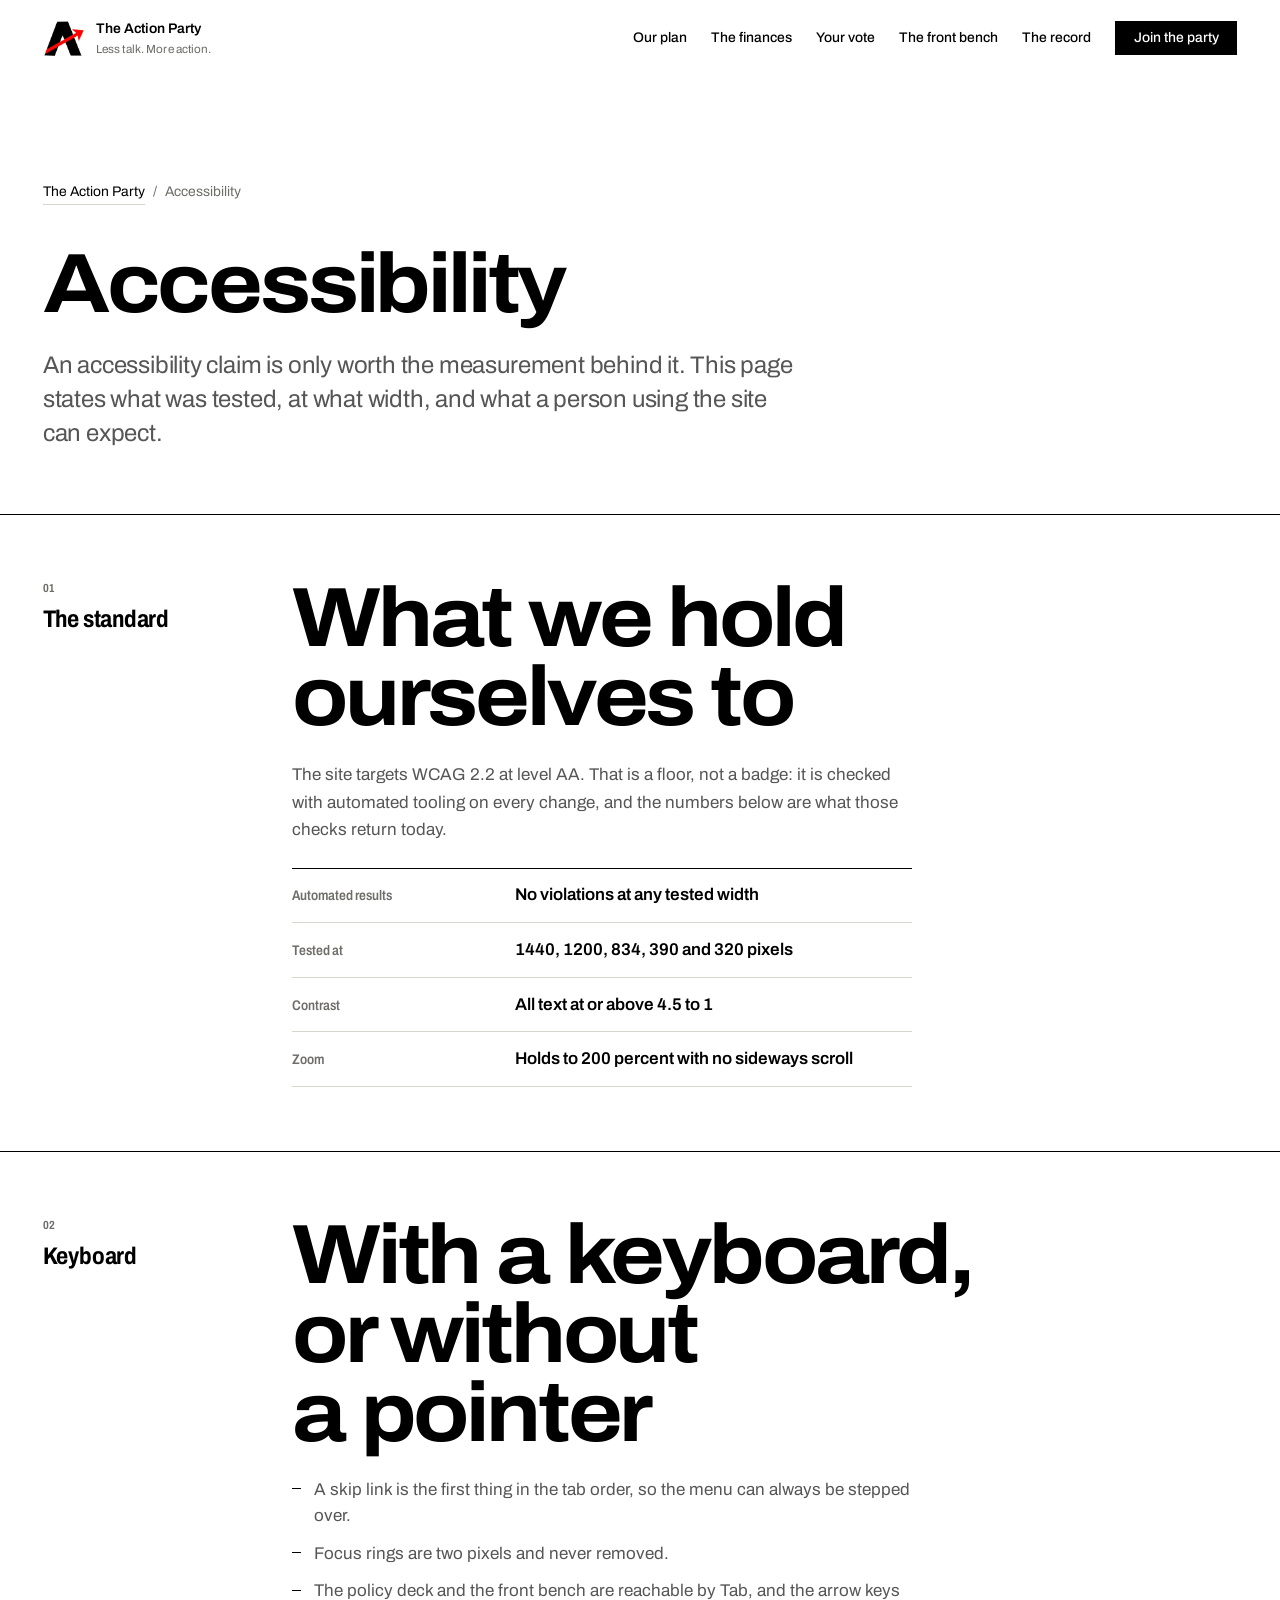
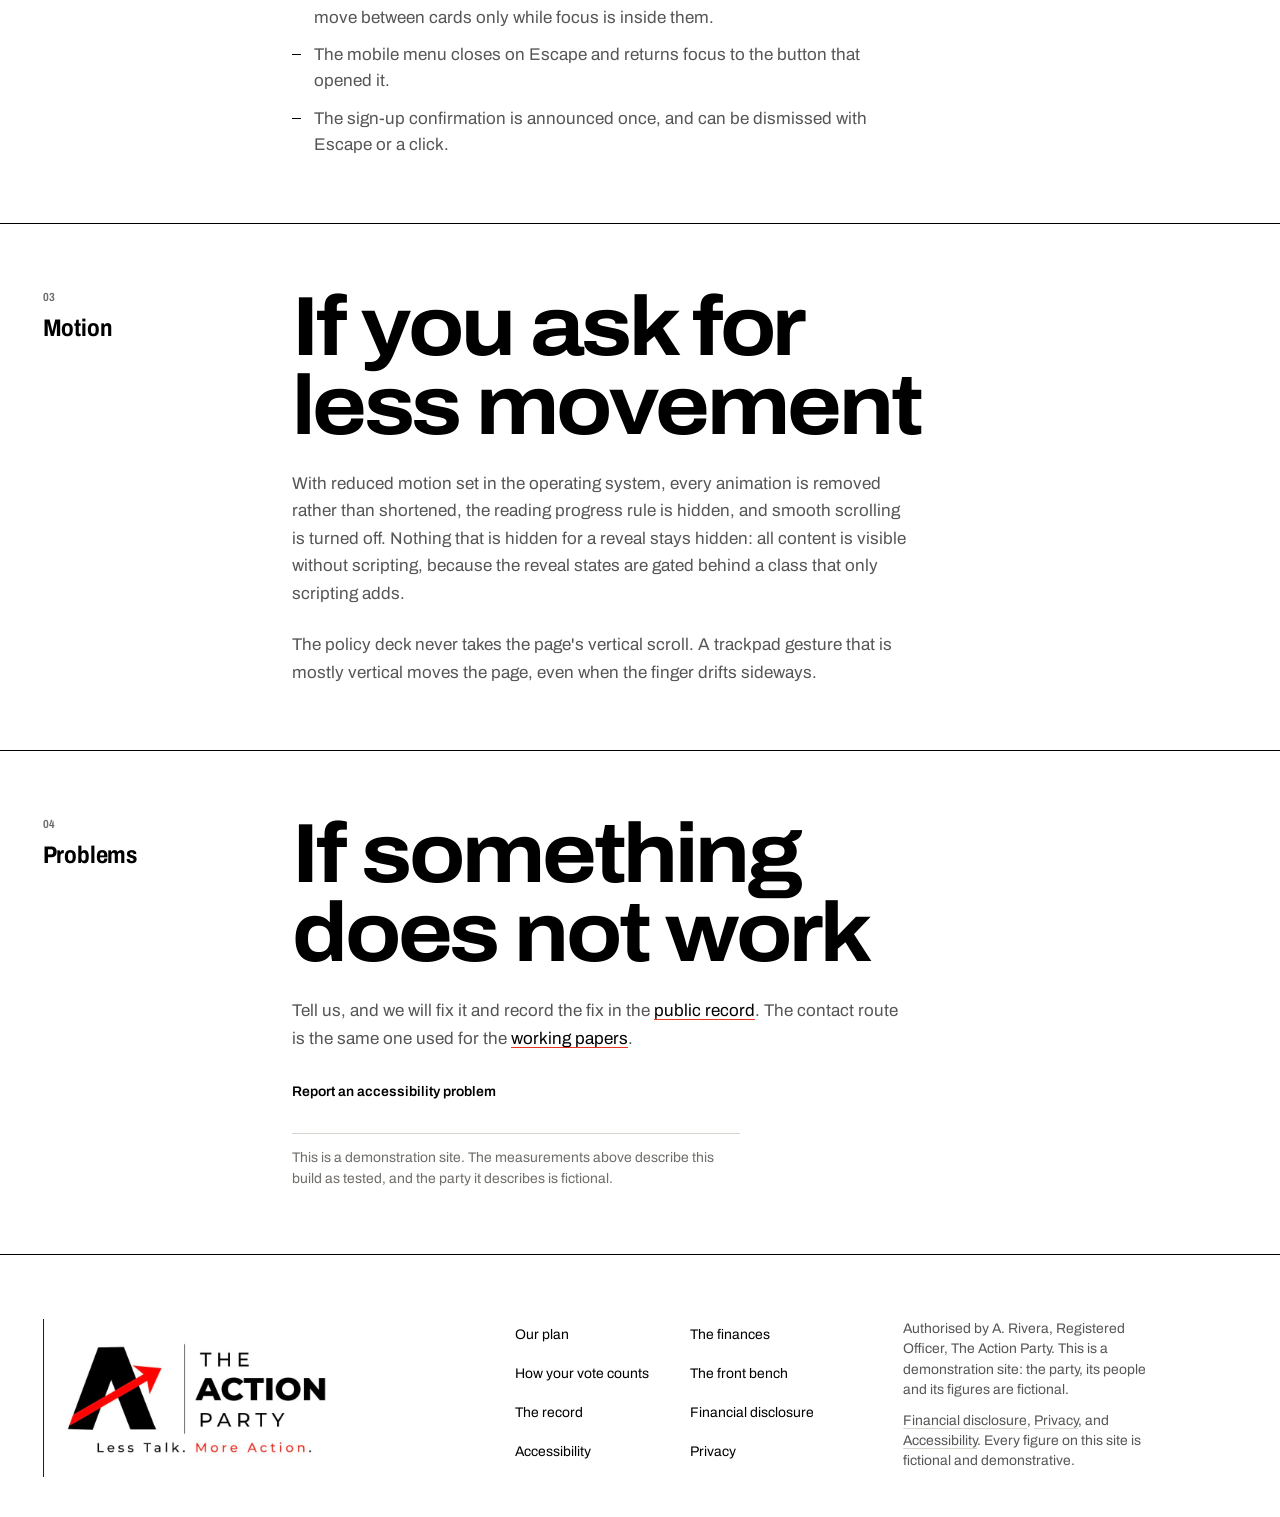
==== commit ce23400a: "Say policy where it means policy, and plan where it means the plan The site called its commitments "" ====
--- a/accessibility.html
+++ b/accessibility.html
@@ -177,7 +177,7 @@
                 </li>
                 <li>Focus rings are two pixels and never removed.</li>
                 <li>
-                  The clause deck and the front bench are reachable by Tab, and
+                  The policy deck and the front bench are reachable by Tab, and
                   the arrow keys move between cards only while focus is inside
                   them.
                 </li>
@@ -211,7 +211,7 @@
                 gated behind a class that only scripting adds.
               </p>
               <p class="page__p">
-                The clause deck never takes the page's vertical scroll. A
+                The policy deck never takes the page's vertical scroll. A
                 trackpad gesture that is mostly vertical moves the page, even
                 when the finger drifts sideways.
               </p>
--- a/styles.css
+++ b/styles.css
@@ -1,4 +1,4 @@
-/* The Action Party, "The Register"
+/* The Action Party, "The Plan"
    One family (Archivo variable), paper white, pure black, one red.
    The logo's hairline rule becomes the page spine: each section hangs off a
    sticky margin rail, the way the rule brackets the mark and the wordmark.
@@ -312,10 +312,10 @@
 }
 .link:hover::after { transform: scaleX(1); }
 
-/* ---------- The first screen: the register opens ----------
+/* ---------- The first screen: the plan opens ----------
    One idea governs this screen, borrowed from how Brex spends its orange:
-   the red is not decoration, it is the register indexing itself. The lede
-   sentence is a claim, so the clause that answers it is the only red mark in
+   the red is not decoration, it is the list indexing itself. The lede
+   sentence is a claim, so the policy that answers it is the only red mark in
    the region, and the count beside it is where that answer is filed. Every
    other element is black on white, so the red can only ever mean one thing. */
 
@@ -351,10 +351,10 @@
 .statement__line { display: block; }
 .statement__line--action { color: var(--action); }
 
-/* The one red mark on the screen that is not the tagline. A register entry
+/* The one red mark on the screen that is not the tagline. A list entry
    is a number and a date, and the number is set in the tabular end of the
    family so it reads as a filed record rather than a slogan. */
-.hero__register {
+.hero__plan {
   display: flex;
   align-items: flex-start;
   justify-content: space-between;
@@ -372,7 +372,7 @@
   text-wrap: pretty;
 }
 /* The claim and its answer. The answer is the red: on this screen red means
-   "this is where the register answers you", and nothing else is red. */
+   "this is where the plan answers you", and nothing else is red. */
 .hero__lede strong {
   font-variation-settings: "wdth" 100, "wght" 600;
   color: var(--action-deep);
@@ -410,7 +410,7 @@
   font-variant-numeric: tabular-nums;
 }
 
-/* The verdict line, and the way into the register. It closes the screen on
+/* The verdict line, and the way into the plan. It closes the screen on
    the same baseline as the counts so the whole lower edge reads as one rule. */
 .hero__foot {
   display: flex;
@@ -704,9 +704,9 @@
   text-wrap: pretty;
 }
 
-/* ---------- 01 The plan: a horizontal deck of five clauses ----------
+/* ---------- 01 The plan: a horizontal deck of five policies ----------
    The deck scrolls sideways with scroll snapping, so a trackpad, a touch
-   swipe and the arrow keys all land on a clause rather than between two. */
+   swipe and the arrow keys all land on a policy rather than between two. */
 
 .section--plan { overflow: clip; }
 
@@ -767,15 +767,15 @@
 }
 .track.is-dragging * { user-select: none; }
 
-.clause {
+.policy {
   flex: 0 0 clamp(16rem, 22vw + 8rem, 26rem);
   display: flex;
 }
 
-/* The card is the clause: number and count at the top, the name set as a
+/* The card is the policy: number and count at the top, the name set as a
    statement, the claim underneath, and the working hidden behind a control
    that expands the card downward. */
-.clause__card {
+.policy__card {
   display: grid;
   grid-template-rows: auto auto auto 1fr auto;
   gap: var(--space-s);
@@ -786,12 +786,12 @@
   position: relative;
   transition: transform 420ms var(--ease-out), box-shadow 420ms var(--ease-out), background-color 300ms ease;
 }
-.clause:hover .clause__card {
+.policy:hover .policy__card {
   transform: translateY(-4px);
   box-shadow: 6px 6px 0 0 var(--ink);
 }
 
-.clause__top {
+.policy__top {
   display: flex;
   align-items: baseline;
   justify-content: space-between;
@@ -800,19 +800,19 @@
   border-bottom: 1px solid var(--rule);
 }
 
-.clause__index {
+.policy__index {
   font-size: var(--step--2);
   font-variation-settings: "wdth" 78, "wght" 700;
   letter-spacing: 0.005em;
   color: var(--ink-3);
 }
-.clause__index span {
+.policy__index span {
   color: var(--action-deep);
   margin-right: 0.35em;
   font-variant-numeric: tabular-nums;
 }
 
-.clause__count {
+.policy__count {
   font-size: var(--step--2);
   font-variation-settings: "wdth" 78, "wght" 600;
   letter-spacing: 0.005em;
@@ -820,7 +820,7 @@
   white-space: nowrap;
 }
 
-.clause__name {
+.policy__name {
   font-variation-settings: "wdth" 106, "wght" 700;
   font-size: var(--step-3);
   line-height: 0.96;
@@ -828,7 +828,7 @@
   text-wrap: balance;
 }
 
-.clause__claim {
+.policy__claim {
   font-size: var(--step-1);
   line-height: 1.24;
   letter-spacing: -0.014em;
@@ -837,18 +837,18 @@
   max-width: 24ch;
 }
 
-.clause__panel {
+.policy__panel {
   display: grid;
   grid-template-rows: 0fr;
   transition: grid-template-rows 480ms var(--ease-out);
 }
-.clause__reveal { overflow: hidden; }
-.clause__inner { display: grid; gap: var(--space-s); padding-top: var(--space-s); }
-
-.clause[data-open="true"] .clause__panel { grid-template-rows: 1fr; }
-.clause[data-open="true"] .clause__card { box-shadow: 6px 6px 0 0 var(--ink); }
-
-.clause__inner p {
+.policy__reveal { overflow: hidden; }
+.policy__inner { display: grid; gap: var(--space-s); padding-top: var(--space-s); }
+
+.policy[data-open="true"] .policy__panel { grid-template-rows: 1fr; }
+.policy[data-open="true"] .policy__card { box-shadow: 6px 6px 0 0 var(--ink); }
+
+.policy__inner p {
   font-size: var(--step--1);
   line-height: 1.55;
   color: var(--ink-2);
@@ -856,14 +856,14 @@
   border-top: 1px solid var(--rule);
 }
 
-.clause__inner ul {
+.policy__inner ul {
   display: grid;
   gap: 0.35rem;
   font-size: var(--step--1);
   color: var(--ink-2);
 }
-.clause__inner li { position: relative; padding-left: 1.1rem; }
-.clause__inner li::before {
+.policy__inner li { position: relative; padding-left: 1.1rem; }
+.policy__inner li::before {
   content: "";
   position: absolute;
   left: 0;
@@ -873,31 +873,31 @@
   background: var(--action);
 }
 
-.clause__meta {
+.policy__meta {
   display: grid;
   gap: 0.5rem;
   padding-top: var(--space-s);
   border-top: 1px solid var(--rule);
 }
-.clause__meta div {
+.policy__meta div {
   display: flex;
   justify-content: space-between;
   gap: var(--space-s);
   align-items: baseline;
 }
-.clause__meta dt {
+.policy__meta dt {
   font-size: var(--step--2);
   font-variation-settings: "wdth" 78, "wght" 700;
   letter-spacing: 0.005em;
   color: var(--ink-3);
 }
-.clause__meta dd {
+.policy__meta dd {
   font-size: var(--step--1);
   font-variation-settings: "wdth" 100, "wght" 600;
   text-align: right;
 }
 
-.clause__btn {
+.policy__btn {
   position: relative;
   display: flex;
   align-items: center;
@@ -916,7 +916,7 @@
   isolation: isolate;
   transition: color 240ms ease;
 }
-.clause__btn::before {
+.policy__btn::before {
   content: "";
   position: absolute;
   inset: 0;
@@ -925,20 +925,20 @@
   transform: translateY(101%);
   transition: transform 420ms var(--ease-snap);
 }
-.clause__btn:hover::before,
-.clause__btn[aria-expanded="true"]::before { transform: translateY(0); }
-.clause__btn:hover,
-.clause__btn[aria-expanded="true"] { color: var(--paper); }
+.policy__btn:hover::before,
+.policy__btn[aria-expanded="true"]::before { transform: translateY(0); }
+.policy__btn:hover,
+.policy__btn[aria-expanded="true"] { color: var(--paper); }
 
 /* A plus that becomes a minus: two rules, one rotating out. */
-.clause__mark {
+.policy__mark {
   position: relative;
   width: 0.85rem;
   height: 0.85rem;
   flex: none;
 }
-.clause__mark::before,
-.clause__mark::after {
+.policy__mark::before,
+.policy__mark::after {
   content: "";
   position: absolute;
   inset: 50% 0 auto;
@@ -946,8 +946,8 @@
   background: currentColor;
   transition: transform 380ms var(--ease-out);
 }
-.clause__mark::after { transform: rotate(90deg); }
-.clause__btn[aria-expanded="true"] .clause__mark::after { transform: rotate(0deg); }
+.policy__mark::after { transform: rotate(90deg); }
+.policy__btn[aria-expanded="true"] .policy__mark::after { transform: rotate(0deg); }
 
 .deck-wrap__foot {
   display: flex;
@@ -2208,19 +2208,19 @@
   .ledger.is-in tbody tr:nth-child(6) { transition-delay: 410ms; }
 
   /* Policy cards deal themselves in from the right, one after another. */
-  .js .clause {
+  .js .policy {
     opacity: 0;
     transform: translateX(28px) rotate(0.4deg);
     transition:
       opacity 620ms var(--ease-out),
       transform 820ms var(--ease-out);
   }
-  .deck-wrap.is-in .clause { opacity: 1; transform: none; }
-  .deck-wrap.is-in .clause:nth-child(1) { transition-delay: 40ms; }
-  .deck-wrap.is-in .clause:nth-child(2) { transition-delay: 130ms; }
-  .deck-wrap.is-in .clause:nth-child(3) { transition-delay: 220ms; }
-  .deck-wrap.is-in .clause:nth-child(4) { transition-delay: 310ms; }
-  .deck-wrap.is-in .clause:nth-child(5) { transition-delay: 400ms; }
+  .deck-wrap.is-in .policy { opacity: 1; transform: none; }
+  .deck-wrap.is-in .policy:nth-child(1) { transition-delay: 40ms; }
+  .deck-wrap.is-in .policy:nth-child(2) { transition-delay: 130ms; }
+  .deck-wrap.is-in .policy:nth-child(3) { transition-delay: 220ms; }
+  .deck-wrap.is-in .policy:nth-child(4) { transition-delay: 310ms; }
+  .deck-wrap.is-in .policy:nth-child(5) { transition-delay: 400ms; }
 
   /* Cards rise out of the stack and settle, like being dealt face up. */
   .js .card {
@@ -2397,9 +2397,9 @@
   .page__head { padding-top: var(--pad-2); }
   .page__facts > div { grid-template-columns: minmax(0, 1fr); gap: 0.25rem; }
 
-  /* The register line stacks: the sentence, then the three filed counts on
+  /* The plan line stacks: the sentence, then the three filed counts on
      their own rule, then the way in. */
-  .hero__register { flex-direction: column; }
+  .hero__plan { flex-direction: column; }
   .hero__counts {
     grid-template-columns: repeat(3, minmax(0, 1fr));
     margin-left: 0;
@@ -2430,7 +2430,7 @@
   .footer__legal { grid-column: 1 / -1; }
 
   .deck { grid-template-columns: minmax(0, 1fr); }
-  .clause { flex-basis: clamp(15rem, 62vw, 22rem); }
+  .policy { flex-basis: clamp(15rem, 62vw, 22rem); }
 
   .ledger__balance { grid-template-columns: minmax(0, 1fr); }
   .ledger__balance-num { grid-column: 1; grid-row: auto; font-size: var(--step-3); }
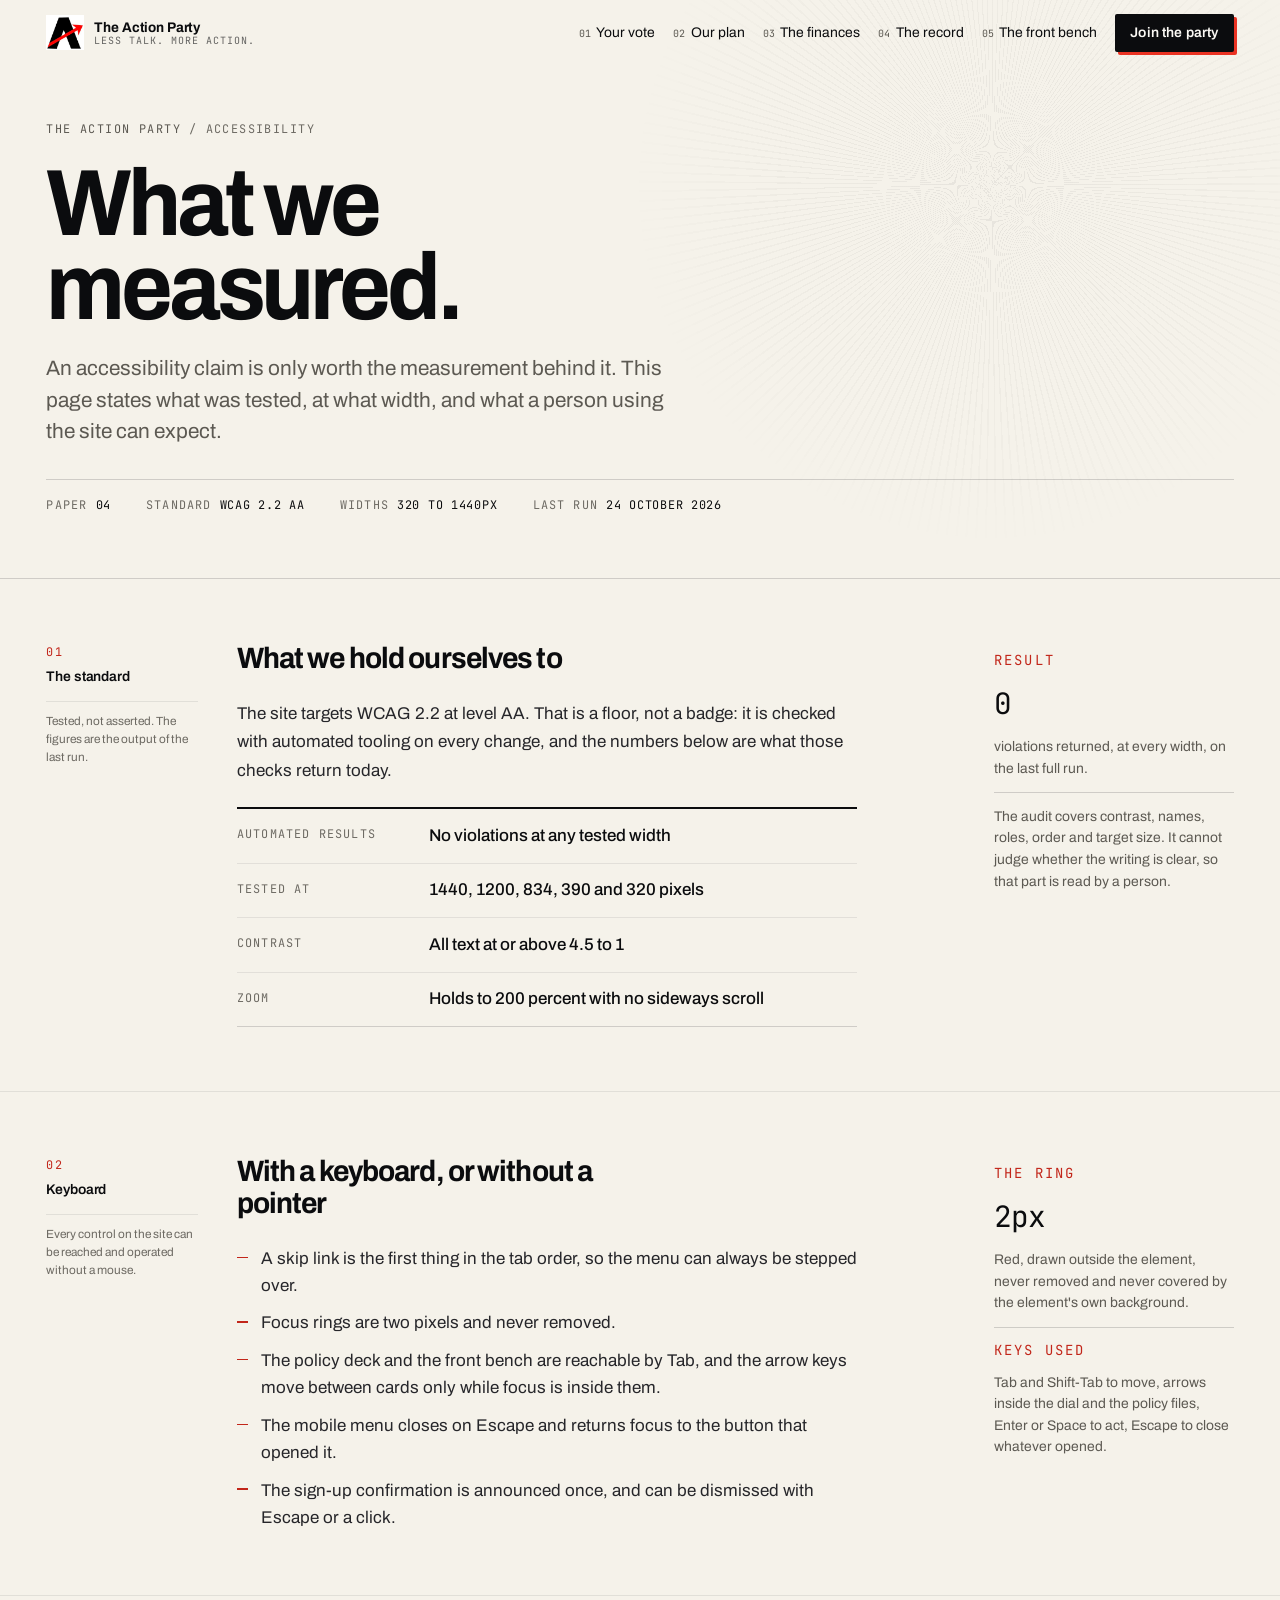
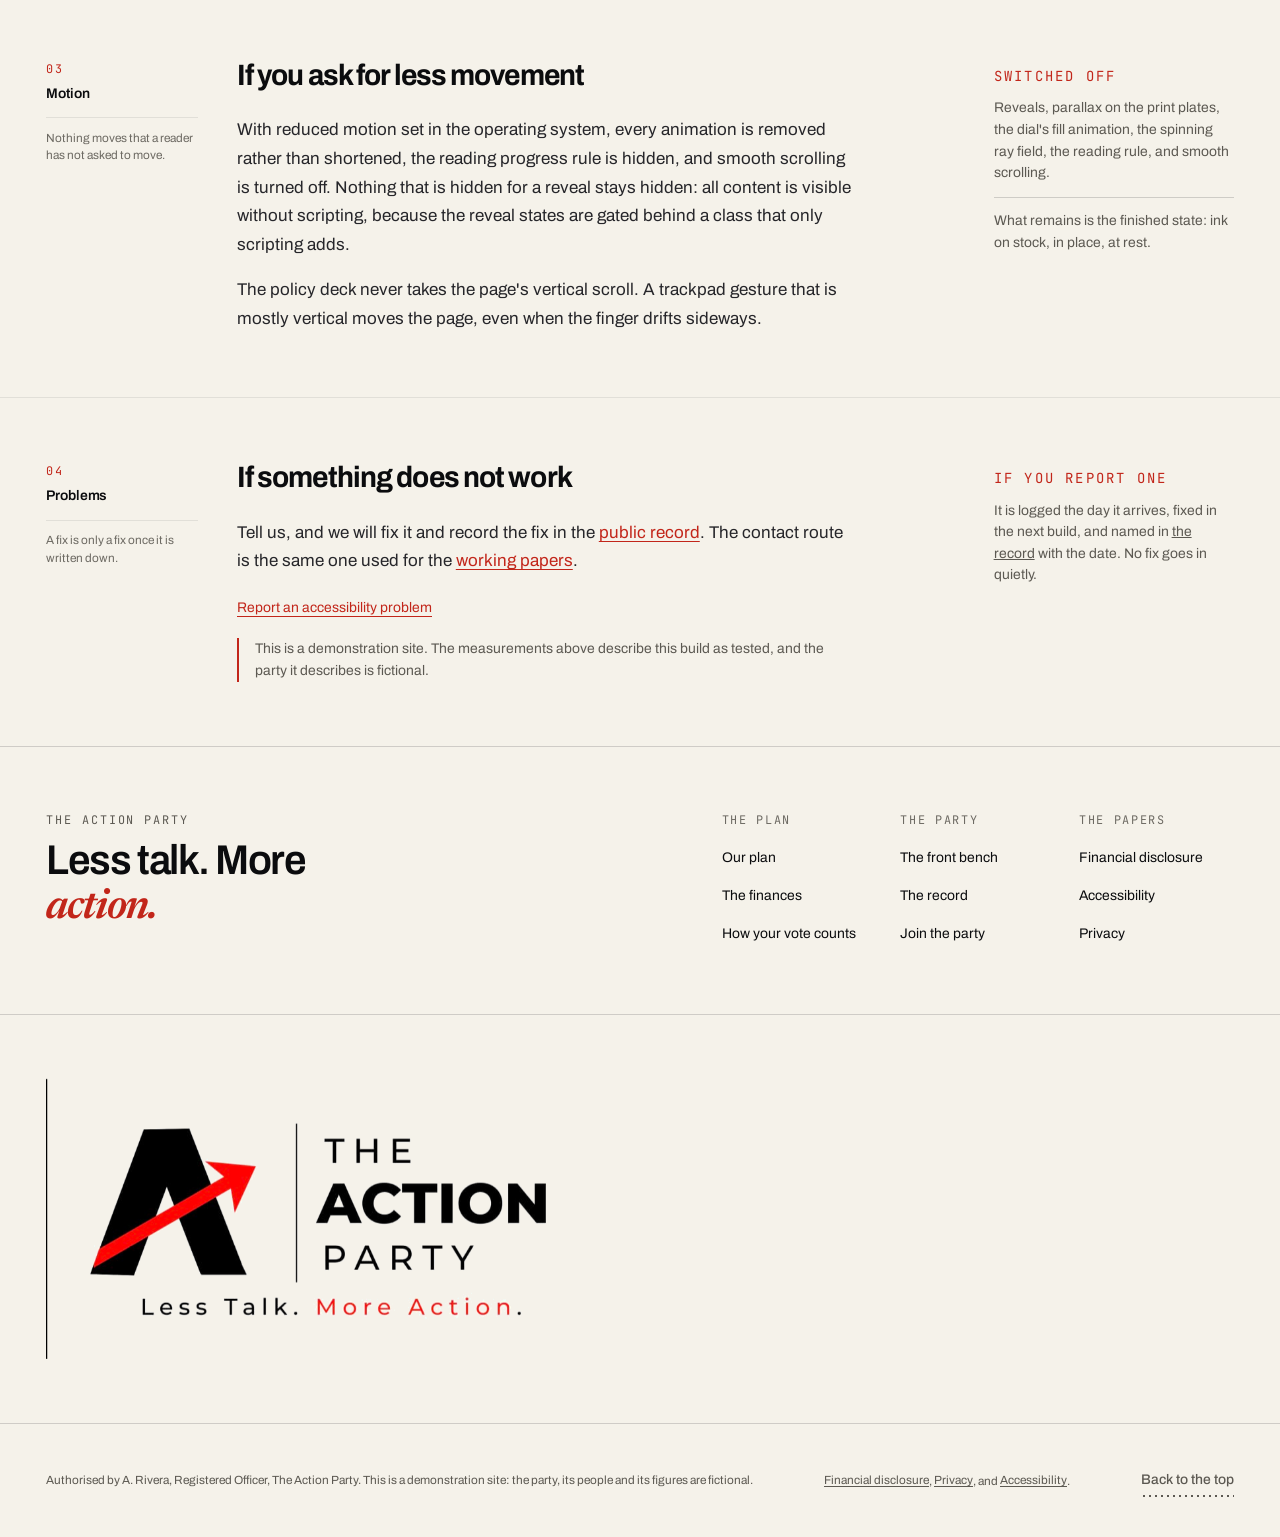
==== commit 3411272e: "Redesign the site as a printed sheet, and make its claims true Rebuild all four pages on an editoria" ====
--- a/accessibility.html
+++ b/accessibility.html
@@ -116,11 +116,11 @@
         </button>
 
         <nav class="nav" id="site-nav" aria-label="Primary" data-nav>
-          <a href="/#plan">Our plan</a>
-          <a href="/#finances">The finances</a>
-          <a href="/#system">Your vote</a>
-          <a href="/#people">The front bench</a>
-          <a href="/#record">The record</a>
+          <a href="/#system"><span class="nav__no">01</span> Your vote</a>
+          <a href="/#plan"><span class="nav__no">02</span> Our plan</a>
+          <a href="/#finances"><span class="nav__no">03</span> The finances</a>
+          <a href="/#record"><span class="nav__no">04</span> The record</a>
+          <a href="/#people"><span class="nav__no">05</span> The front bench</a>
           <a class="btn btn--join" href="/#join">Join the party</a>
         </nav>
       </div>
@@ -134,8 +134,14 @@
             <span aria-hidden="true">/</span>
             <span aria-current="page">Accessibility</span>
           </nav>
-          <h1 class="page__title">Accessibility</h1>
+          <h1 class="page__title">What we<br />measured.</h1>
           <p class="page__lead">An accessibility claim is only worth the measurement behind it. This page states what was tested, at what width, and what a person using the site can expect.</p>
+          <div class="page__meta">
+            <span>Paper <b>04</b></span>
+            <span>Standard <b>WCAG 2.2 AA</b></span>
+            <span>Widths <b>320 to 1440px</b></span>
+            <span>Last run <b>24 October 2026</b></span>
+          </div>
         </div>
       </header>
 
@@ -144,6 +150,7 @@
           <div class="page__rail">
             <p class="rail__label">01</p>
             <p class="rail__figure">The standard</p>
+            <p class="rail__note">Tested, not asserted. The figures are the output of the last run.</p>
           </div>
           <div class="page__body">
             <h2 class="section__title">What we hold ourselves to</h2>
@@ -159,6 +166,13 @@
                 <div><dt>Zoom</dt><dd>Holds to 200 percent with no sideways scroll</dd></div>
               </dl>
           </div>
+          <aside class="page__aside" aria-label="Result in short">
+            <p class="label">Result</p>
+            <p class="aside__num">0</p>
+            <p>violations returned, at every width, on the last full run.</p>
+            <span class="aside__rule" aria-hidden="true"></span>
+            <p>The audit covers contrast, names, roles, order and target size. It cannot judge whether the writing is clear, so that part is read by a person.</p>
+          </aside>
         </div>
       </section>
 
@@ -167,6 +181,7 @@
           <div class="page__rail">
             <p class="rail__label">02</p>
             <p class="rail__figure">Keyboard</p>
+            <p class="rail__note">Every control on the site can be reached and operated without a mouse.</p>
           </div>
           <div class="page__body">
             <h2 class="section__title">With a keyboard, or without a pointer</h2>
@@ -191,6 +206,14 @@
                 </li>
               </ul>
           </div>
+          <aside class="page__aside" aria-label="Keyboard detail">
+            <p class="label">The ring</p>
+            <p class="aside__num">2px</p>
+            <p>Red, drawn outside the element, never removed and never covered by the element's own background.</p>
+            <span class="aside__rule" aria-hidden="true"></span>
+            <p class="label">Keys used</p>
+            <p>Tab and Shift-Tab to move, arrows inside the dial and the policy files, Enter or Space to act, Escape to close whatever opened.</p>
+          </aside>
         </div>
       </section>
 
@@ -199,6 +222,7 @@
           <div class="page__rail">
             <p class="rail__label">03</p>
             <p class="rail__figure">Motion</p>
+            <p class="rail__note">Nothing moves that a reader has not asked to move.</p>
           </div>
           <div class="page__body">
             <h2 class="section__title">If you ask for less movement</h2>
@@ -216,6 +240,12 @@
                 when the finger drifts sideways.
               </p>
           </div>
+          <aside class="page__aside" aria-label="What reduced motion turns off">
+            <p class="label">Switched off</p>
+            <p>Reveals, parallax on the print plates, the dial's fill animation, the spinning ray field, the reading rule, and smooth scrolling.</p>
+            <span class="aside__rule" aria-hidden="true"></span>
+            <p>What remains is the finished state: ink on stock, in place, at rest.</p>
+          </aside>
         </div>
       </section>
 
@@ -224,6 +254,7 @@
           <div class="page__rail">
             <p class="rail__label">04</p>
             <p class="rail__figure">Problems</p>
+            <p class="rail__note">A fix is only a fix once it is written down.</p>
           </div>
           <div class="page__body">
             <h2 class="section__title">If something does not work</h2>
@@ -241,46 +272,68 @@
                 this build as tested, and the party it describes is fictional.
               </p>
           </div>
+          <aside class="page__aside" aria-label="How a report is handled">
+            <p class="label">If you report one</p>
+            <p>It is logged the day it arrives, fixed in the next build, and named in <a href="/#record">the record</a> with the date. No fix goes in quietly.</p>
+          </aside>
         </div>
       </section>
 
     </main>
 
-    <footer class="footer">
-      <div class="shell footer__inner">
-        <div class="footer__brand">
-          <img
-            src="assets/img/logo-lockup.png"
-            alt="The Action Party. Less talk. More action."
-            width="824"
-            height="424"
-          />
+    <footer class="footer" data-tone="paper">
+      <div class="shell footer__top">
+        <div class="footer__lead">
+          <p class="label">The Action Party</p>
+          <p class="footer__line">
+            Less talk. More <em>action.</em>
+          </p>
         </div>
         <nav class="footer__nav" aria-label="Footer">
-          <a href="/#plan">Our plan</a>
-          <a href="/#finances">The finances</a>
-          <a href="/#system">How your vote counts</a>
-          <a href="/#people">The front bench</a>
-          <a href="/#record">The record</a>
-          <a href="/financial-disclosure.html">Financial disclosure</a>
-          <a href="/accessibility.html">Accessibility</a>
-          <a href="/privacy.html">Privacy</a>
+          <div>
+            <p class="footer__nav-title">The plan</p>
+            <a href="/#plan">Our plan</a>
+            <a href="/#finances">The finances</a>
+            <a href="/#system">How your vote counts</a>
+          </div>
+          <div>
+            <p class="footer__nav-title">The party</p>
+            <a href="/#people">The front bench</a>
+            <a href="/#record">The record</a>
+            <a href="/#join">Join the party</a>
+          </div>
+          <div>
+            <p class="footer__nav-title">The papers</p>
+            <a href="/financial-disclosure.html">Financial disclosure</a>
+            <a href="/accessibility.html">Accessibility</a>
+            <a href="/privacy.html">Privacy</a>
+          </div>
         </nav>
-        <div class="footer__legal">
-          <p>
-            Authorised by A. Rivera, Registered Officer, The Action Party. This
-            is a demonstration site: the party, its people and its figures are
-            fictional.
-          </p>
-          <p>
-            <a class="footer__legal-link" href="/financial-disclosure.html"
-              >Financial disclosure</a
-            >, <a class="footer__legal-link" href="/privacy.html">Privacy</a>,
-            and <a class="footer__legal-link" href="/accessibility.html"
-              >Accessibility</a
-            >. Every figure on this site is fictional and demonstrative.
-          </p>
-        </div>
+      </div>
+
+      <div class="shell footer__print">
+        <img
+          class="footer__lockup"
+          src="assets/img/logo-lockup.png"
+          alt="The Action Party. Less talk. More action."
+          width="824"
+          height="424"
+          decoding="async"
+          data-print
+        />
+      </div>
+
+      <div class="shell footer__legal">
+        <p>
+          Authorised by A. Rivera, Registered Officer, The Action Party. This is a
+          demonstration site: the party, its people and its figures are fictional.
+        </p>
+        <p>
+          <a href="/financial-disclosure.html">Financial disclosure</a>,
+          <a href="/privacy.html">Privacy</a>, and
+          <a href="/accessibility.html">Accessibility</a>.
+        </p>
+        <p class="footer__top-link"><a class="tlink" href="/#top">Back to the top</a></p>
       </div>
     </footer>
     <script src="main.js"></script>
--- a/styles.css
+++ b/styles.css
@@ -1,8 +1,10 @@
-/* The Action Party, "The Plan"
-   One family (Archivo variable), paper white, pure black, one red.
-   The logo's hairline rule becomes the page spine: each section hangs off a
-   sticky margin rail, the way the rule brackets the mark and the wordmark.
-   Motion is authored per section so no two sections move the same way. */
+/* The Action Party
+   A printed campaign, not a web page.
+   Paper stock, ink, one red plate. Every section is a different printing
+   operation: a cover, a ruled index, a machine you can operate, a filing
+   cabinet, a ledger, a stamped card. Motion is per section, and every
+   control answers on hover and on press.
+   ------------------------------------------------------------------ */
 
 @font-face {
   font-family: "Archivo";
@@ -11,49 +13,85 @@
   font-stretch: 62% 125%;
   font-display: swap;
 }
+@font-face {
+  font-family: "Newsreader";
+  src: url("assets/fonts/newsreader-normal-400-latin.woff2") format("woff2");
+  font-weight: 400;
+  font-style: normal;
+  font-display: swap;
+}
+@font-face {
+  font-family: "Newsreader";
+  src: url("assets/fonts/newsreader-italic-400-latin.woff2") format("woff2");
+  font-weight: 400;
+  font-style: italic;
+  font-display: swap;
+}
+@font-face {
+  font-family: "Mono";
+  src: url("assets/fonts/jetbrains-mono-normal-400-latin.woff2") format("woff2");
+  font-weight: 400;
+  font-style: normal;
+  font-display: swap;
+}
+@font-face {
+  font-family: "Mono";
+  src: url("assets/fonts/jetbrains-mono-normal-500-latin.woff2") format("woff2");
+  font-weight: 500;
+  font-style: normal;
+  font-display: swap;
+}
 
 :root {
-  --paper: #ffffff;
-  --ink: #000000;
-  --ink-2: #565656;
-  --ink-3: #6f6d69;
-  --rule: #d8d5cf;
-  --rule-2: #eceae5;
-  --action: #ea3323;
-  /* Brand red measures 4.2:1 on white: fine for the tagline and for fills,
-     short of 4.5:1 for small text. Small labels use a deepened mix of the
-     same hue so the identity holds and the contrast passes. */
-  --action-deep: #d62d1e;
-  --wash: #f5f3ef;
-
-  --step--2: clamp(0.6875rem, 0.67rem + 0.08vw, 0.75rem);
+  /* Stock and ink. The lockup is the brand's own black and red on white,
+     so any field that carries it uses --paper-hi, not the tinted stock. */
+  --paper: #f5f2ea;
+  --paper-hi: #fbf9f4;
+  --bone: #e7e0cf;
+  --bone-2: #ded5c0;
+  --ink: #0b0c0e;
+  --ink-2: #5c5952;
+  --ink-3: #6d6a63;
+  --on-ink: #f2eee4;
+  --on-ink-2: #b3ac9d;
+  --red: #ea3323;
+  --red-ink: #c2261a;
+  --red-lift: #ff6a55;
+  --rule: rgba(11, 12, 14, 0.16);
+  --rule-soft: rgba(11, 12, 14, 0.08);
+  --rule-ink: rgba(242, 238, 228, 0.18);
+
+  --display: "Archivo", "Helvetica Neue", Arial, sans-serif;
+  --serif: "Newsreader", Georgia, "Times New Roman", serif;
+  --mono: "Mono", ui-monospace, "SFMono-Regular", Menlo, monospace;
+
+  --step--2: clamp(0.6875rem, 0.66rem + 0.1vw, 0.75rem);
   --step--1: clamp(0.8125rem, 0.79rem + 0.1vw, 0.875rem);
   --step-0: clamp(1rem, 0.96rem + 0.18vw, 1.0625rem);
-  --step-1: clamp(1.25rem, 1.15rem + 0.45vw, 1.5rem);
-  --step-2: clamp(1.5rem, 1.3rem + 0.9vw, 2rem);
-  --step-3: clamp(2rem, 1.55rem + 2vw, 3.25rem);
-  --step-4: clamp(2.75rem, 1.7rem + 4.6vw, 5.25rem);
-  --step-5: clamp(3.25rem, 1.4rem + 7.6vw, 7.5rem);
-
-  --gutter: clamp(1.25rem, 0.75rem + 2.4vw, 3.25rem);
-  --measure: 58ch;
-  --shell: 80rem;
-
-  --space-s: 0.875rem;
-  --space-m: 1.5rem;
-  --space-l: clamp(2rem, 1.4rem + 2.4vw, 3.25rem);
-
-  /* One padding ramp, three values, every one a whole multiple of 8px.
-     Sections only ever use these, so the vertical rhythm is a scale rather
-     than a series of one-off decisions. Keep it to three. */
-  --pad-1: 2.5rem; /*  40px */
-  --pad-2: 4rem; /*    64px */
-  --pad-3: 6.5rem; /* 104px */
-
-  --ease-out: cubic-bezier(0.16, 0.84, 0.28, 1);
-  --ease-spring: cubic-bezier(0.22, 1.28, 0.36, 1);
-  --ease-snap: cubic-bezier(0.7, 0, 0.25, 1);
-  --dur: 520ms;
+  --step-1: clamp(1.125rem, 1.06rem + 0.3vw, 1.3125rem);
+  --step-2: clamp(1.375rem, 1.2rem + 0.8vw, 1.875rem);
+  --step-3: clamp(1.875rem, 1.4rem + 2vw, 3.25rem);
+  --step-4: clamp(2.5rem, 1.5rem + 4.4vw, 5rem);
+  --step-5: clamp(3rem, 1.2rem + 7.4vw, 7rem);
+  --statement: clamp(3.1rem, 0.4rem + 12.6vw, 11.5rem);
+
+  --gutter: clamp(1.25rem, 0.5rem + 3vw, 4rem);
+  --shell: 84rem;
+  --measure: 62ch;
+  --pad-1: 2.5rem;
+  --pad-2: 4rem;
+  --pad-3: 6.5rem;
+
+  --ease: cubic-bezier(0.16, 0.84, 0.28, 1);
+  --spring: cubic-bezier(0.22, 1.3, 0.36, 1);
+  --snap: cubic-bezier(0.7, 0, 0.25, 1);
+  --dur: 460ms;
+
+  --tone-bg: var(--paper);
+  --tone-ink: var(--ink);
+  --tone-soft: var(--ink-2);
+  --tone-rule: var(--rule);
+  --tone-accent: var(--red-ink);
 }
 
 *,
@@ -68,9 +106,9 @@
 
 body {
   margin: 0;
-  background: var(--paper);
+  background: var(--tone-bg);
   color: var(--ink);
-  font-family: "Archivo", "Helvetica Neue", Arial, sans-serif;
+  font-family: var(--display);
   font-variation-settings: "wdth" 100, "wght" 400;
   font-size: var(--step-0);
   line-height: 1.55;
@@ -82,14 +120,24 @@
 
 img { display: block; max-width: 100%; height: auto; }
 a { color: inherit; }
-h1, h2, h3, h4, p, ul, ol, dl, dd, fieldset, figure { margin: 0; }
+h1, h2, h3, h4, p, ul, ol, dl, dd, figure, blockquote { margin: 0; }
 ul, ol { padding: 0; list-style: none; }
-button, input { font: inherit; color: inherit; }
+button, input, select, textarea { font: inherit; color: inherit; }
 svg { display: block; }
-
+table { border-collapse: collapse; }
+::selection { background: var(--red); color: var(--paper-hi); }
+
+/* The ring is always the red plate and always sits outside the element, at the
+   same 2px. currentColor would have turned it black on body copy, and a ring
+   that changes colour with the text is a ring a reader has to hunt for. */
 :focus-visible {
-  outline: 2px solid var(--ink);
+  outline: 2px solid var(--red-ink);
   outline-offset: 3px;
+  border-radius: 1px;
+}
+[data-tone="ink"] :focus-visible,
+[data-tone="dark"] :focus-visible {
+  outline-color: var(--red-lift);
 }
 
 .visually-hidden {
@@ -102,23 +150,25 @@
 }
 
 .skip {
-  position: absolute;
+  position: fixed;
   left: var(--gutter);
   top: 0;
-  z-index: 100;
-  transform: translateY(-120%);
+  z-index: 200;
+  transform: translateY(-130%);
   background: var(--ink);
-  color: var(--paper);
-  padding: 0.75rem 1.25rem;
+  color: var(--paper-hi);
+  padding: 0.8rem 1.3rem;
   font-size: var(--step--1);
-  font-variation-settings: "wdth" 100, "wght" 600;
+  font-variation-settings: "wght" 600;
   text-decoration: none;
-  transition: transform 160ms ease;
+  transition: transform 200ms var(--snap);
 }
 .skip:focus-visible {
-  transform: translateY(0);
-  outline-color: var(--paper);
-  outline-offset: -4px;
+  transform: translateY(0.6rem);
+  /* The ring is drawn outside the ink slab, so it lands on the paper: it has
+     to be the red plate, not paper-on-paper. */
+  outline: 2px solid var(--red-ink);
+  outline-offset: 3px;
 }
 
 .shell {
@@ -128,2412 +178,3368 @@
   padding-inline: var(--gutter);
 }
 
-/* Reading progress: the hairline rule, travelling. */
+/* ---------- Shared print furniture ---------- */
+
+.label {
+  font-family: var(--mono);
+  font-size: var(--step--2);
+  font-weight: 500;
+  letter-spacing: 0.16em;
+  text-transform: uppercase;
+  color: var(--tone-soft);
+}
+/* Section labels sit in their own column, and the column alone sets their
+   width. A 12ch cap broke "The undertaking" into nine lines, and balance split
+   "05 / The front bench" while its neighbours stayed on one line, so the run of
+   section heads had no shared baseline. */
+.shell > .label,
+.bench > .shell > .label { text-wrap: nowrap; }
+
+.rule-draw {
+  position: relative;
+}
+.rule-draw::after {
+  content: "";
+  position: absolute;
+  inset-inline: 0;
+  bottom: 0;
+  height: 1px;
+  background: var(--tone-accent);
+  transform: scaleX(0);
+  transform-origin: left;
+  transition: transform 700ms var(--ease);
+}
+.rule-draw.is-in::after { transform: scaleX(1); }
+
+.grain {
+  position: fixed;
+  inset: 0;
+  z-index: 90;
+  pointer-events: none;
+  opacity: 0.32;
+  mix-blend-mode: multiply;
+  background-image: url("data:image/svg+xml,%3Csvg xmlns='http://www.w3.org/2000/svg' width='180' height='180'%3E%3Cfilter id='n'%3E%3CfeTurbulence type='fractalNoise' baseFrequency='0.82' numOctaves='3' stitchTiles='stitch'/%3E%3CfeColorMatrix type='saturate' values='0'/%3E%3C/filter%3E%3Crect width='180' height='180' filter='url(%23n)' opacity='0.28'/%3E%3C/svg%3E");
+}
+
+/* Halftone screen: greyscale the art, lay a dot grid over it, then print
+   ink on top. The plate keeps its own geometry; only the tone changes. */
+.ht {
+  position: relative;
+  isolation: isolate;
+}
+.ht::after {
+  content: "";
+  position: absolute;
+  inset: 0;
+  z-index: 2;
+  pointer-events: none;
+  background-image: radial-gradient(circle at center, #000 0.9px, transparent 1.1px);
+  background-size: var(--dot, 3px) var(--dot, 3px);
+  mix-blend-mode: hard-light;
+  opacity: 0.5;
+}
+
+/* ---------- Buttons, links, chips ---------- */
+
+.btn {
+  --btn-bg: var(--tone-ink);
+  --btn-fg: var(--paper-hi);
+  --btn-shadow: var(--red);
+  position: relative;
+  display: inline-flex;
+  align-items: center;
+  gap: 0.7em;
+  padding: 0.85em 1.5em;
+  border: 0;
+  border-radius: 2px;
+  background: var(--btn-bg);
+  color: var(--btn-fg);
+  font-family: var(--display);
+  font-size: var(--step--1);
+  font-variation-settings: "wght" 600;
+  letter-spacing: 0.01em;
+  text-decoration: none;
+  cursor: pointer;
+  box-shadow: 4px 4px 0 0 var(--btn-shadow);
+  transition:
+    transform 220ms var(--ease),
+    box-shadow 220ms var(--ease),
+    background-color 220ms var(--ease),
+    color 220ms var(--ease);
+}
+.btn:hover,
+.btn:focus-visible {
+  transform: translate(4px, 4px);
+  box-shadow: 0 0 0 0 var(--btn-shadow);
+  background: var(--red-ink);
+  color: var(--paper-hi);
+}
+.btn:active {
+  transform: translate(4px, 5px) scale(0.99);
+  box-shadow: 0 0 0 0 var(--btn-shadow);
+}
+.btn__arrow {
+  display: inline-block;
+  transition: transform 260ms var(--spring);
+}
+.btn:hover .btn__arrow { transform: translateX(0.32em); }
+
+.btn--lg {
+  padding: 1.05em 1.8em;
+  font-size: var(--step-0);
+}
+.btn--block {
+  display: flex;
+  justify-content: space-between;
+  width: 100%;
+  box-shadow: none;
+  padding: 1em 1.15em;
+}
+.btn--block:hover,
+.btn--block:focus-visible { transform: none; }
+.btn--block:active { transform: scale(0.995); }
+
+.btn--join {
+  padding: 0.6em 1.1em;
+  font-size: var(--step--1);
+  box-shadow: 3px 3px 0 0 var(--red);
+}
+
+.btn--ghost {
+  --btn-bg: transparent;
+  --btn-fg: var(--tone-ink);
+  --btn-shadow: transparent;
+  border: 1px solid var(--tone-rule);
+  font-variation-settings: "wght" 500;
+}
+.btn--ghost:hover,
+.btn--ghost:focus-visible {
+  background: var(--tone-ink);
+  color: var(--paper-hi);
+  transform: none;
+}
+.btn--ghost:active { transform: scale(0.985); }
+
+/* A link with a dotted rule whose dots swell on hover. */
+.tlink {
+  position: relative;
+  display: inline-block;
+  font-size: var(--step--1);
+  font-variation-settings: "wght" 500;
+  text-decoration: none;
+  padding-bottom: 0.28em;
+  background-image: radial-gradient(circle, currentColor 44%, transparent 46%);
+  background-position: 0 100%;
+  background-size: 6px 2px;
+  background-repeat: repeat-x;
+  transition: background-size 260ms var(--ease), color 200ms var(--ease);
+}
+.tlink:hover,
+.tlink:focus-visible {
+  color: var(--red-ink);
+  background-size: 9px 4px;
+}
+.tlink:active { transform: translateY(1px); }
+
+.chip {
+  display: inline-flex;
+  align-items: stretch;
+  border: 1px solid var(--tone-rule);
+  border-radius: 2px;
+  font-family: var(--mono);
+  font-size: var(--step--2);
+  letter-spacing: 0.08em;
+  text-transform: uppercase;
+  overflow: hidden;
+}
+.chip__key {
+  display: flex;
+  align-items: center;
+  padding: 0.35em 0.55em;
+  background: var(--tone-ink);
+  color: var(--paper-hi);
+}
+.chip__val {
+  display: flex;
+  align-items: center;
+  padding: 0.35em 0.6em;
+  color: var(--tone-soft);
+}
+
+/* ---------- Meter, progress, focus rail ---------- */
+
 .progress {
   position: fixed;
-  inset: 0 0 auto;
+  inset-block-start: 0;
+  inset-inline: 0;
   height: 2px;
-  z-index: 90;
-  background: var(--action);
+  z-index: 120;
+  background: transparent;
+  transform-origin: 0 50%;
   transform: scaleX(0);
-  transform-origin: 0 50%;
-  pointer-events: none;
+  background: var(--red);
 }
 
 /* ---------- Masthead ---------- */
 
 .masthead {
-  position: sticky;
-  top: 0;
-  z-index: 50;
-  background: var(--paper);
+  position: fixed;
+  inset-block-start: 0;
+  inset-inline: 0;
+  z-index: 110;
+  color: var(--ink);
+  transition:
+    transform 420ms var(--snap),
+    background-color 320ms var(--ease),
+    color 320ms var(--ease),
+    border-color 320ms var(--ease);
   border-bottom: 1px solid transparent;
-  transition: border-color 200ms ease, box-shadow 260ms ease;
-}
-.masthead.is-stuck {
-  border-bottom-color: var(--rule);
-  box-shadow: 0 1px 0 rgba(0, 0, 0, 0.02);
-}
-
+}
 .masthead__inner {
   display: flex;
   align-items: center;
+  gap: 1.5rem;
+  padding-block: 0.85rem;
   justify-content: space-between;
-  gap: var(--space-m);
-  min-height: 4.75rem;
+}
+.masthead[data-tone="ink"],
+.masthead[data-tone="dark"] {
+  color: var(--on-ink);
+}
+.masthead.is-stuck {
+  background: color-mix(in srgb, var(--page-bg, var(--paper)) 88%, transparent);
+  backdrop-filter: blur(10px) saturate(1.1);
+  border-bottom-color: var(--rule-soft);
+}
+.masthead.is-stuck[data-tone="ink"],
+.masthead.is-stuck[data-tone="dark"] {
+  /* 82% let pale content bleed through to about #353536, which took the live
+     red link down to 4.34:1. At 94% the plate stays dark over any section. */
+  background: color-mix(in srgb, #0b0c0e 94%, transparent);
+  border-bottom-color: rgba(242, 238, 228, 0.14);
+}
+.masthead.is-hidden { transform: translateY(-105%); }
+
+/* The join pill keeps its own inversion: over a dark section the masthead ink
+   flips to cream, so the pill has to flip with it or it disappears into itself. */
+.masthead[data-tone="ink"] .btn--join,
+.masthead[data-tone="dark"] .btn--join {
+  --btn-bg: var(--on-ink);
+  --btn-fg: var(--ink);
+  box-shadow: 3px 3px 0 0 var(--red);
+}
+.masthead[data-tone="ink"] .btn--join:hover,
+.masthead[data-tone="ink"] .btn--join:focus-visible,
+.masthead[data-tone="dark"] .btn--join:hover,
+.masthead[data-tone="dark"] .btn--join:focus-visible {
+  --btn-bg: var(--red-ink);
+  --btn-fg: var(--paper-hi);
+  box-shadow: 0 0 0 0 var(--red);
 }
 
 .masthead__brand {
   display: flex;
   align-items: center;
-  gap: 0.7rem;
+  gap: 0.65rem;
   text-decoration: none;
-}
-
-/* The mark leans into its own arrow on hover: the only motion in the header,
-   because the mark is the only drawing in the header. */
-.masthead__brand img {
-  width: clamp(2.25rem, 2rem + 1vw, 2.625rem);
-  transition: transform 520ms var(--ease-spring);
-}
-.masthead__brand:hover img { transform: translate(2px, -2px) rotate(-2deg); }
-
-.masthead__id { display: grid; gap: 0.05rem; }
-
-/* Name as site text in body type, deliberately not a re-set of the wordmark,
-   which stays a raster of the real artwork (see docs/logo-and-tagline.md §4). */
+  transition: opacity 300ms var(--ease), transform 300ms var(--ease);
+}
+.masthead__brand:hover .masthead__name { color: var(--red-ink); }
+.masthead__brand:active { transform: scale(0.985); }
+.masthead__brand img { width: 2.35rem; }
+.masthead__id {
+  display: grid;
+  line-height: 1.1;
+}
 .masthead__name {
+  font-variation-settings: "wght" 700, "wdth" 96;
   font-size: var(--step--1);
-  font-variation-settings: "wdth" 100, "wght" 600;
-  letter-spacing: -0.005em;
-  white-space: nowrap;
+  letter-spacing: -0.01em;
+  transition: color 200ms var(--ease);
 }
 .masthead__tag {
-  font-size: var(--step--2);
-  color: var(--ink-3);
-  letter-spacing: 0.01em;
-  white-space: nowrap;
-}
-
-.nav {
-  display: flex;
-  align-items: center;
-  gap: clamp(0.9rem, 0.3rem + 1.5vw, 2rem);
-}
-
-.nav a {
-  position: relative;
-  font-size: var(--step--1);
-  font-variation-settings: "wdth" 100, "wght" 500;
-  text-decoration: none;
-  padding-block: 0.35rem;
-}
-.nav a:not(.btn)::after {
-  content: "";
-  position: absolute;
-  left: 0;
-  right: 0;
-  bottom: 0;
-  height: 1px;
-  background: currentColor;
-  transform: scaleX(0);
-  transform-origin: 0 50%;
-  transition: transform 320ms var(--ease-out);
-}
-.nav a:not(.btn):hover::after,
-.nav a.is-current::after { transform: scaleX(1); }
+  font-family: var(--mono);
+  font-size: 0.625rem;
+  letter-spacing: 0.1em;
+  text-transform: uppercase;
+  opacity: 0.62;
+}
 
 .masthead__toggle {
   display: none;
   align-items: center;
   gap: 0.5rem;
   background: none;
-  border: 0;
-  padding: 0.5rem 0;
+  border: 1px solid currentColor;
+  border-radius: 2px;
+  padding: 0.45rem 0.6rem;
+  font-size: var(--step--2);
+  letter-spacing: 0.1em;
+  text-transform: uppercase;
+  font-family: var(--mono);
+  cursor: pointer;
+  transition: background-color 200ms var(--ease), color 200ms var(--ease);
+}
+.masthead__toggle-bars,
+.masthead__toggle-bars::before,
+.masthead__toggle-bars::after {
+  display: block;
+  width: 1rem;
+  height: 1.5px;
+  background: currentColor;
+  transition: transform 300ms var(--snap), opacity 200ms var(--ease);
+}
+.masthead__toggle-bars { position: relative; }
+.masthead__toggle-bars::before,
+.masthead__toggle-bars::after {
+  content: "";
+  position: absolute;
+  left: 0;
+}
+.masthead__toggle-bars::before { top: -5px; }
+.masthead__toggle-bars::after { top: 5px; }
+.masthead__toggle[aria-expanded="true"] .masthead__toggle-bars { transform: rotate(45deg); }
+.masthead__toggle[aria-expanded="true"] .masthead__toggle-bars::before { transform: rotate(-90deg) translateX(5px); }
+.masthead__toggle[aria-expanded="true"] .masthead__toggle-bars::after { opacity: 0; }
+
+.nav {
+  display: flex;
+  align-items: center;
+  gap: clamp(0.6rem, 1.4vw, 1.6rem);
+}
+.nav a:not(.btn) {
+  position: relative;
+  display: inline-flex;
+  align-items: baseline;
+  gap: 0.4em;
   font-size: var(--step--1);
-  font-variation-settings: "wdth" 100, "wght" 600;
-  cursor: pointer;
-}
-
-.masthead__toggle-bars,
-.masthead__toggle-bars::before {
-  display: block;
-  width: 1.25rem;
-  height: 2px;
-  background: var(--ink);
+  text-decoration: none;
+  padding-block: 0.4rem;
+  transition: color 200ms var(--ease);
+}
+.nav a:not(.btn)::after {
   content: "";
-  position: relative;
-  transition: transform 320ms var(--ease-out);
-}
-.masthead__toggle-bars::before { position: absolute; top: -6px; transition: transform 320ms var(--ease-out); }
-.masthead__toggle[aria-expanded="true"] .masthead__toggle-bars { transform: translateY(-3px) rotate(45deg); }
-.masthead__toggle[aria-expanded="true"] .masthead__toggle-bars::before { transform: translateY(3px) rotate(-90deg); }
-
-/* ---------- Buttons: a red fill wipes up from the baseline ---------- */
-
-.btn {
-  position: relative;
+  position: absolute;
+  inset-inline: 0;
+  bottom: 0.1rem;
+  height: 1px;
+  background: currentColor;
+  transform: scaleX(0);
+  transform-origin: left;
+  transition: transform 280ms var(--ease);
+}
+.nav a:not(.btn):hover::after,
+.nav a:not(.btn):focus-visible::after,
+.nav a.is-current::after { transform: scaleX(1); }
+.nav a:not(.btn):active { transform: translateY(1px); }
+.nav a:not(.btn).is-current { color: var(--red-ink); }
+.masthead[data-tone="ink"] .nav a:not(.btn).is-current,
+.masthead[data-tone="dark"] .nav a:not(.btn).is-current { color: var(--red-lift); }
+.nav__no {
+  font-family: var(--mono);
+  font-size: 0.625rem;
+  /* Printed in the muted ink rather than at 55% opacity: blended, the opacity
+     version landed at 4.21:1 against the sheet, under the 4.5:1 the
+     accessibility page promises for all body text. */
+  color: var(--ink-2);
+}
+
+@media (max-width: 62rem) {
+  .masthead__toggle { display: inline-flex; }
+  /* The open panel is a full-screen sheet, so the brand and the toggle have to
+     be lifted above it: the toggle is the only way back out. */
+  .masthead__brand,
+  .masthead__toggle { position: relative; z-index: 3; }
+  /* Under scripting the panel is a sheet that opens from the toggle. Without
+     it there is no toggle to press, so the same links stay in the flow. */
+  .js .nav {
+    position: fixed;
+    inset: 0;
+    z-index: 2;
+    flex-direction: column;
+    align-items: flex-start;
+    justify-content: center;
+    gap: 0;
+    padding: 4rem var(--gutter);
+    background: var(--paper-hi);
+    color: var(--ink);
+    clip-path: circle(0% at calc(100% - 3rem) 2.4rem);
+    transition: clip-path 620ms var(--ease);
+    visibility: hidden;
+  }
+  .js .nav.is-open {
+    clip-path: circle(150% at calc(100% - 3rem) 2.4rem);
+    visibility: visible;
+  }
+  /* Fixed positioning is a scripted behaviour too (it hides on scroll and
+     re-tones over dark sections). In the flow it takes its own space instead
+     of covering the cover. */
+  html:not(.js) .masthead {
+    position: static;
+    border-bottom-color: var(--rule);
+  }
+  html:not(.js) .masthead__inner { flex-wrap: wrap; row-gap: 0.35rem; }
+  html:not(.js) .masthead .nav {
+    position: static;
+    flex: 1 0 100%;
+    flex-wrap: wrap;
+    gap: 0.15rem 1rem;
+    padding: 0;
+  }
+  .nav a:not(.btn) {
+    width: 100%;
+    padding: 1.05rem 0;
+    border-bottom: 1px solid var(--rule-soft);
+    font-size: var(--step-2);
+    font-variation-settings: "wght" 500;
+    opacity: 0;
+    transform: translateY(14px);
+    transition: opacity 340ms var(--ease), transform 420ms var(--ease);
+  }
+  .nav.is-open a:not(.btn) {
+    opacity: 1;
+    transform: none;
+  }
+  .nav.is-open a:nth-child(1) { transition-delay: 90ms; }
+  .nav.is-open a:nth-child(2) { transition-delay: 140ms; }
+  .nav.is-open a:nth-child(3) { transition-delay: 190ms; }
+  .nav.is-open a:nth-child(4) { transition-delay: 240ms; }
+  .nav.is-open a:nth-child(5) { transition-delay: 290ms; }
+  .nav .btn {
+    margin-top: 2rem;
+    opacity: 0;
+    transition: opacity 300ms var(--ease) 340ms;
+  }
+  .nav.is-open .btn { opacity: 1; }
+
+  /* These have to come last in the block: the sheet rules above set width,
+     padding and opacity for the same links. */
+  html:not(.js) .masthead__toggle { display: none; }
+  html:not(.js) .nav a:not(.btn) {
+    width: auto;
+    padding: 0.2rem 0;
+    border-bottom: 0;
+    font-size: var(--step-0);
+    opacity: 1;
+    transform: none;
+    transition: none;
+  }
+  html:not(.js) .nav .btn { margin: 0.4rem 0 0; opacity: 1; transition: none; }
+}
+
+/* ---------- Tones: each section re-points the three working variables ---------- */
+
+[data-tone="paper"] {
+  --tone-bg: var(--paper);
+  --tone-ink: var(--ink);
+  --tone-soft: var(--ink-2);
+  --tone-rule: var(--rule);
+  --tone-accent: var(--red-ink);
+}
+[data-tone="bone"] {
+  --tone-bg: var(--bone);
+  --tone-ink: var(--ink);
+  --tone-soft: #4f4c45;
+  --tone-rule: rgba(11, 12, 14, 0.2);
+  --tone-accent: var(--red-ink);
+}
+[data-tone="ink"] {
+  --tone-bg: var(--ink);
+  --tone-ink: var(--on-ink);
+  --tone-soft: var(--on-ink-2);
+  --tone-rule: var(--rule-ink);
+  --tone-accent: var(--red-lift);
+}
+.label--invert { color: var(--on-ink-2); }
+[data-tone="ink"] .label,
+[data-tone="dark"] .label { color: var(--on-ink-2); }
+
+section { position: relative; }
+
+/* ---------- COVER: a two-plate print on a sheet ---------- */
+
+.cover {
+  position: relative;
+  min-height: 100svh;
+  display: grid;
+  align-content: center;
+  padding-block: clamp(5.2rem, 9.5vh, 7rem) clamp(2.6rem, 5vh, 4rem);
+  background: var(--paper-hi);
   isolation: isolate;
-  display: inline-flex;
-  align-items: center;
-  justify-content: center;
-  gap: 0.5rem;
-  padding: 0.8rem 1.5rem;
-  background: var(--ink);
-  color: var(--paper);
-  border: 1px solid var(--ink);
-  font-size: var(--step--1);
-  font-variation-settings: "wdth" 100, "wght" 600;
-  text-decoration: none;
-  cursor: pointer;
-  overflow: hidden;
-  transition: color 200ms ease;
-}
-.btn::before {
-  content: "";
+  overflow: clip;
+}
+
+.cover__field {
   position: absolute;
   inset: 0;
-  z-index: -1;
-  background: var(--action);
-  transform: translateY(101%);
-  transition: transform 420ms var(--ease-snap);
-}
-.btn:hover::before,
-.btn:focus-visible::before { transform: translateY(0); }
-.btn:active { transform: translateY(1px); }
-
-.btn--quiet { background: transparent; color: var(--ink); }
-.btn--quiet::before { background: var(--ink); }
-.btn--quiet:hover,
-.btn--quiet:focus-visible { color: var(--paper); }
-
-.btn--join { padding: 0.6rem 1.1rem; }
-
-.btn--block { width: 100%; padding-block: 0.95rem; }
-
-.link {
-  position: relative;
-  display: inline-block;
-  padding-block: 0.3rem;
-  font-size: var(--step--1);
-  font-variation-settings: "wdth" 100, "wght" 600;
-  text-decoration: none;
-  padding-bottom: 0.15rem;
-}
-.link::after {
-  content: "";
-  display: block;
-  height: 1px;
-  margin-top: 0.15rem;
-  background: var(--action);
-  transform: scaleX(0);
-  transform-origin: 0 50%;
-  transition: transform 380ms var(--ease-out);
-}
-.link:hover::after { transform: scaleX(1); }
-
-/* ---------- The first screen: the plan opens ----------
-   One idea governs this screen, borrowed from how Brex spends its orange:
-   the red is not decoration, it is the list indexing itself. The lede
-   sentence is a claim, so the policy that answers it is the only red mark in
-   the region, and the count beside it is where that answer is filed. Every
-   other element is black on white, so the red can only ever mean one thing. */
-
-.hero {
+  z-index: 0;
+  pointer-events: none;
+}
+
+/* A sunburst behind the sheet, drawn in one conic gradient and masked to a
+   soft disc: the press light the rest of the page keeps referring back to. */
+.cover__ray {
+  position: absolute;
+  right: -16vw;
+  bottom: -18vh;
+  width: 104vw;
+  aspect-ratio: 1;
+  background: repeating-conic-gradient(
+    from 0deg at 50% 50%,
+    rgba(11, 12, 14, 0.055) 0deg 0.32deg,
+    transparent 0.32deg 4.4deg
+  );
+  mask-image: radial-gradient(circle at 50% 50%, #000 10%, transparent 66%);
+  -webkit-mask-image: radial-gradient(circle at 50% 50%, #000 10%, transparent 66%);
+}
+.cover__sun {
+  position: absolute;
+  right: 6vw;
+  bottom: -6vh;
+  width: min(34rem, 46vw);
+  aspect-ratio: 1;
+  border-radius: 50%;
+  background: radial-gradient(
+    circle at 50% 50%,
+    rgba(234, 51, 35, 0.16) 0%,
+    rgba(234, 51, 35, 0.05) 46%,
+    transparent 70%
+  );
+  animation: breathe 16s ease-in-out infinite;
+}
+@keyframes breathe {
+  0%, 100% { transform: scale(1); opacity: 0.85; }
+  50% { transform: scale(1.06); opacity: 1; }
+}
+
+.cover__inner {
+  position: relative;
+  z-index: 1;
+  display: grid;
+  gap: clamp(0.9rem, 2.2vh, 1.5rem);
+  container-type: inline-size;
+}
+
+.cover__meta {
   display: flex;
-  flex-direction: column;
-  min-height: calc(100svh - 4.75rem);
-  padding-top: var(--pad-2);
-  padding-bottom: var(--pad-2);
-  position: relative;
-}
-
-/* Brand §1: the lockup sits slightly above middle, leaving a larger band of
-   white beneath. So the spare height collects below the ledger line, not
-   above the tagline. */
-.hero .shell { container-type: inline-size; }
-
-/* The tagline is the hero: both sentences, both full stops, black first,
-   red second, set light with wide tracking as brand §5 specifies. Sized so
-   the longest sentence fits the measure on one line, as it does on the
-   artboard: 17.9cqw of Archivo at wght 300. The party name that used to sit
-   above it as an eyebrow label now sits in the masthead where it belongs. */
+  flex-wrap: wrap;
+  gap: 0.45rem 0.6rem;
+  padding-bottom: 0.8rem;
+  border-bottom: 1px solid var(--rule);
+  font-family: var(--mono);
+  font-size: var(--step--2);
+  letter-spacing: 0.14em;
+  text-transform: uppercase;
+  color: var(--ink-2);
+}
+.cover__dot { color: var(--red-ink); }
+
+/* The masthead is sized from the width of the shell, so "More action." always
+   sits on one line, and capped against the viewport height so the fold holds. */
 .statement {
-  font-variation-settings: "wdth" 100, "wght" 300;
-  /* Two constraints, not one: the sentence must fill the column (17.9cqw),
-     and the whole first screen must still fit above the fold on a laptop
-     (20svh). Whichever is smaller wins, so the tagline is never cropped out
-     of the first screen it is the point of. */
-  font-size: clamp(1.75rem, min(17.9cqw, 20svh), 17rem);
-  line-height: 1.02;
-  letter-spacing: 0.015em;
-}
-.statement__line { display: block; }
-.statement__line--action { color: var(--action); }
-
-/* The one red mark on the screen that is not the tagline. A list entry
-   is a number and a date, and the number is set in the tabular end of the
-   family so it reads as a filed record rather than a slogan. */
-.hero__plan {
+  font-size: min(15.1cqw, 25svh);
+  line-height: 0.82;
+  letter-spacing: -0.05em;
+  font-variation-settings: "wght" 800, "wdth" 88;
+  white-space: nowrap;
+}
+.statement__line { display: block; will-change: transform; }
+.statement__line:first-child { color: var(--ink); }
+.statement__line--action { color: var(--red); }
+.js.motion .statement__line { opacity: 0; }
+
+.cover__foot {
+  display: grid;
+  grid-template-columns: minmax(0, 1.02fr) minmax(0, 0.78fr) minmax(0, 0.9fr);
+  gap: clamp(1.2rem, 3vw, 3rem);
+  align-items: end;
+  padding-top: clamp(0.9rem, 2.2vh, 1.5rem);
+  border-top: 1px solid var(--rule);
+}
+.cover__col { display: grid; gap: 1.1rem; align-content: end; }
+
+.cover__lede {
+  font-size: var(--step-1);
+  line-height: 1.42;
+  letter-spacing: -0.012em;
+  max-width: 34ch;
+}
+.cover__lede strong {
+  font-variation-settings: "wght" 600;
+  box-shadow: inset 0 -0.4em 0 rgba(234, 51, 35, 0.15);
+}
+.counts {
   display: flex;
-  align-items: flex-start;
-  justify-content: space-between;
-  gap: clamp(1.25rem, 0.6rem + 2.4vw, 3rem);
-  margin-top: clamp(1.75rem, 1.2rem + 2.4vw, 3.5rem);
-  padding-top: var(--space-m);
-  border-top: 1px solid var(--ink);
-}
-
-.hero__lede {
-  max-width: 46ch;
-  font-size: var(--step-1);
-  line-height: 1.4;
-  letter-spacing: -0.008em;
-  text-wrap: pretty;
-}
-/* The claim and its answer. The answer is the red: on this screen red means
-   "this is where the plan answers you", and nothing else is red. */
-.hero__lede strong {
-  font-variation-settings: "wdth" 100, "wght" 600;
-  color: var(--action-deep);
-  white-space: nowrap;
-}
-
-/* The index: three figures, each a filed count, ruled off from the sentence
-   rather than floated into a row of pills. */
-.hero__counts {
-  display: grid;
-  grid-template-columns: repeat(3, minmax(0, auto));
-  gap: clamp(1rem, 0.5rem + 2vw, 2.25rem);
-  margin-left: auto;
-  flex: none;
-}
-.hero__counts > div {
-  display: grid;
-  gap: 0.15rem;
-  padding-left: 0.75rem;
-  border-left: 1px solid var(--rule);
-}
-/* --ink-2, not --ink-3: these labels are 11 to 12px, and the lighter grey
-   measured 3.07:1 on white at that size. */
-.hero__counts dt {
-  font-size: var(--step--2);
-  font-variation-settings: "wdth" 84, "wght" 600;
-  letter-spacing: 0.02em;
+  border-top: 1px solid var(--rule-soft);
+  padding-top: 0.7rem;
+}
+.counts > div {
+  flex: 1;
+  display: grid;
+  gap: 0.1rem;
+  padding-right: 0.8rem;
+  border-right: 1px solid var(--rule-soft);
+}
+.counts > div:last-child { border-right: 0; }
+.counts dt {
+  font-family: var(--mono);
+  font-size: var(--step--2);
+  letter-spacing: 0.12em;
+  text-transform: uppercase;
   color: var(--ink-2);
 }
-.hero__counts dd {
-  font-variation-settings: "wdth" 84, "wght" 700;
+.counts dd {
   font-size: var(--step-2);
   line-height: 1;
   letter-spacing: -0.02em;
+  font-variation-settings: "wght" 600, "wdth" 96;
+}
+
+.cover__actions { display: grid; justify-items: start; gap: 0.9rem; }
+.cover__promise {
+  max-width: 30ch;
+  font-family: var(--serif);
+  font-style: italic;
+  font-size: var(--step-0);
+  line-height: 1.45;
+  color: var(--ink-2);
+}
+
+/* The plate: a framed proof with crop marks, sitting slightly off-square the
+   way a print does on a desk. */
+.plate-figure {
+  display: grid;
+  gap: 0.6rem;
+  padding: clamp(0.55rem, 1.4vw, 0.95rem);
+  background: var(--paper);
+  border: 1px solid var(--rule);
+  box-shadow: 8px 8px 0 0 rgba(11, 12, 14, 0.05);
+  rotate: -1.4deg;
+  transition: rotate 700ms var(--ease), box-shadow 700ms var(--ease);
+}
+.plate-figure:hover {
+  rotate: 0deg;
+  box-shadow: 10px 10px 0 0 rgba(234, 51, 35, 0.16);
+}
+.plate-figure__print {
+  position: relative;
+  display: grid;
+  overflow: hidden;
+  padding: clamp(0.5rem, 1.6vw, 1.1rem);
+  background: repeating-linear-gradient(
+    90deg,
+    rgba(11, 12, 14, 0.05) 0 1px,
+    transparent 1px 3px
+  );
+}
+.plate {
+  grid-area: 1 / 1;
+  width: 100%;
+  height: auto;
+  opacity: 0;
+}
+.plate--ink {
+  position: relative;
+  opacity: 1;
+  transform: translate3d(calc(var(--mx, 0) * -9px), calc(var(--my, 0) * -6px), 0);
+  transition: opacity 900ms var(--ease);
+}
+.plate--red {
+  opacity: 0.92;
+  mix-blend-mode: multiply;
+  transform: translate3d(
+    calc(var(--mx, 0) * -9px + var(--offx, 0px)),
+    calc(var(--my, 0) * -6px + var(--offy, 0px)),
+    0
+  );
+  transition: opacity 900ms var(--ease);
+}
+.js.motion .plate--ink,
+.js.motion .plate--red { opacity: 0; }
+
+.plate-figure__marks { position: absolute; inset: 0.3rem; pointer-events: none; }
+.plate-figure__marks i {
+  position: absolute;
+  width: 0.6rem;
+  height: 0.6rem;
+  border: 1px solid rgba(11, 12, 14, 0.3);
+}
+.plate-figure__marks i:nth-child(1) { top: 0; left: 0; border-right: 0; border-bottom: 0; }
+.plate-figure__marks i:nth-child(2) { top: 0; right: 0; border-left: 0; border-bottom: 0; }
+.plate-figure__marks i:nth-child(3) { bottom: 0; left: 0; border-right: 0; border-top: 0; }
+.plate-figure__marks i:nth-child(4) { bottom: 0; right: 0; border-left: 0; border-top: 0; }
+
+.plate-figure__cap {
+  display: grid;
+  grid-template-columns: auto minmax(0, 1fr);
+  gap: 0.15rem 0.7rem;
+  font-size: var(--step--2);
+  line-height: 1.45;
+  color: var(--ink-2);
+  padding-top: 0.5rem;
+  border-top: 1px solid var(--rule-soft);
+}
+.plate-figure__cap .label { color: var(--red-ink); }
+
+.cover__scroll {
+  position: absolute;
+  right: var(--gutter);
+  bottom: clamp(1rem, 2.4vh, 1.6rem);
+  z-index: 1;
+  display: flex;
+  align-items: center;
+  gap: 0.55rem;
+  font-family: var(--mono);
+  font-size: var(--step--2);
+  letter-spacing: 0.24em;
+  text-transform: uppercase;
+  color: var(--ink-3);
+}
+.cover__scroll-line {
+  display: block;
+  width: 3rem;
+  height: 1px;
+  background: linear-gradient(90deg, var(--ink-3), transparent);
+  transform-origin: left;
+  animation: scrollHint 2.8s var(--ease) infinite;
+}
+@keyframes scrollHint {
+  0%, 10% { transform: scaleX(0); opacity: 0; }
+  40% { opacity: 1; }
+  100% { transform: scaleX(1); opacity: 0; }
+}
+
+@media (max-width: 68rem) {
+  .cover__foot { grid-template-columns: minmax(0, 1fr) minmax(0, 1fr); }
+  .plate-figure { order: 3; }
+  .statement { font-size: min(15.1cqw, 22svh); }
+}
+@media (max-width: 46rem) {
+  .cover { min-height: auto; padding-block: 5.2rem 2.5rem; align-content: start; }
+  .cover__foot { grid-template-columns: 1fr; gap: 1.4rem; }
+  .statement { font-size: 16.4cqw; }
+  .cover__scroll { display: none; }
+  .counts dd { font-size: var(--step-1); }
+}
+
+/* ---------- UNDERTAKING ---------- */
+
+.undertaking {
+  background: var(--paper);
+  padding-block: var(--pad-3);
+  border-top: 1px solid var(--rule);
+}
+.undertaking__inner {
+  display: grid;
+  grid-template-columns: minmax(0, 7rem) minmax(0, 1fr);
+  gap: clamp(1.5rem, 4vw, 4rem);
+}
+.undertaking__line {
+  grid-column: 2;
+  max-width: 24ch;
+  font-size: var(--step-3);
+  line-height: 1.1;
+  letter-spacing: -0.03em;
+  font-variation-settings: "wght" 600, "wdth" 97;
+  text-wrap: balance;
+}
+.undertaking__line [data-word] {
+  transition: color 420ms var(--ease), opacity 420ms var(--ease);
+}
+/* The reveal brightens words rather than dimming them: at 17.5:1 against the
+   lit 6.2:1, the effect still reads on scroll while every word stays legible
+   for anyone who never triggers it. */
+.js.motion .undertaking__line [data-word] { color: var(--ink-2); }
+.js.motion .undertaking__line [data-word].is-lit { color: var(--ink); }
+.undertaking__sign {
+  grid-column: 2;
+  display: grid;
+  grid-template-columns: minmax(0, 1fr) auto;
+  gap: 2rem;
+  align-items: end;
+  padding-top: 1.5rem;
+  border-top: 1px solid var(--rule);
+  margin-top: 1rem;
+  color: var(--ink-2);
+  max-width: 46rem;
+}
+.undertaking__sign p { font-size: var(--step-0); line-height: 1.6; }
+.undertaking__sig { display: grid; text-align: right; }
+.undertaking__sig-name {
+  font-family: var(--serif);
+  font-style: italic;
+  font-size: 1.6rem;
+  color: var(--ink);
+  line-height: 1;
+}
+.undertaking__sig-role {
+  font-family: var(--mono);
+  font-size: var(--step--2);
+  letter-spacing: 0.1em;
+  text-transform: uppercase;
+  margin-top: 0.3rem;
+}
+@media (max-width: 52rem) {
+  .undertaking__inner { grid-template-columns: 1fr; }
+  .undertaking__line, .undertaking__sign { grid-column: 1; }
+  .undertaking__sign { grid-template-columns: 1fr; gap: 1rem; }
+  .undertaking__sig { text-align: left; }
+}
+
+/* ---------- CONTENTS: a ruled index, rows that open ---------- */
+
+.contents {
+  background: var(--paper);
+  padding-block: var(--pad-2) var(--pad-3);
+  border-top: 1px solid var(--rule);
+}
+.contents__head {
+  display: grid;
+  grid-template-columns: minmax(0, 1fr) minmax(0, 26rem);
+  gap: 2rem;
+  align-items: end;
+  padding-bottom: 1.6rem;
+  border-bottom: 2px solid var(--ink);
+}
+.contents__title {
+  font-size: var(--step-3);
+  letter-spacing: -0.035em;
+  line-height: 1;
+  font-variation-settings: "wght" 700, "wdth" 94;
+}
+.contents__note { color: var(--ink-2); font-size: var(--step-0); }
+
+.toc { border-bottom: 1px solid var(--rule); }
+.toc__item { border-top: 1px solid var(--rule); }
+.toc__item:first-child { border-top: 0; }
+
+.toc__link {
+  position: relative;
+  display: grid;
+  grid-template-columns: 3.5rem minmax(0, 1.1fr) minmax(0, 1.3fr) auto 2rem;
+  gap: clamp(0.75rem, 2vw, 2rem);
+  align-items: center;
+  padding-block: clamp(1rem, 2.2vw, 1.6rem);
+  text-decoration: none;
+  isolation: isolate;
+  transition: color 300ms var(--ease);
+}
+.toc__link::before {
+  content: "";
+  position: absolute;
+  inset: 0 calc(var(--gutter) * -0.6);
+  z-index: -1;
+  background: var(--ink);
+  transform: scaleY(0);
+  transform-origin: bottom;
+  transition: transform 420ms var(--ease);
+}
+.toc__link:hover::before,
+.toc__link:focus-visible::before {
+  transform: scaleY(1);
+  transform-origin: top;
+}
+.toc__link:hover,
+.toc__link:focus-visible { color: var(--paper-hi); }
+.toc__link:active { transform: scale(0.998); }
+
+.toc__no {
+  font-family: var(--mono);
+  font-size: var(--step--1);
+  color: var(--red-ink);
+  transition: color 300ms var(--ease), transform 420ms var(--spring);
+}
+.toc__link:hover .toc__no { color: var(--red-lift); transform: translateX(4px); }
+.toc__name {
+  font-size: clamp(1.15rem, 1.06rem + 0.55vw, 1.65rem);
+  font-variation-settings: "wght" 600, "wdth" 97;
+  letter-spacing: -0.02em;
+  transition: transform 420ms var(--ease);
+}
+.toc__link:hover .toc__name { transform: translateX(10px); }
+.toc__desc {
+  font-size: var(--step--1);
+  color: var(--ink-2);
+  transition: color 300ms var(--ease);
+}
+.toc__link:hover .toc__desc { color: var(--on-ink-2); }
+.toc__fig {
+  font-family: var(--mono);
+  font-size: var(--step--2);
+  letter-spacing: 0.08em;
+  text-transform: uppercase;
+  color: var(--ink-2);
+  white-space: nowrap;
+  transition: color 300ms var(--ease);
+}
+.toc__link:hover .toc__fig { color: var(--on-ink); }
+.toc__arrow {
+  justify-self: end;
+  font-size: 1.1rem;
+  transform: translateX(-6px);
+  opacity: 0.4;
+  transition: transform 420ms var(--spring), opacity 300ms var(--ease);
+}
+.toc__link:hover .toc__arrow,
+.toc__link:focus-visible .toc__arrow {
+  transform: translateX(0);
+  opacity: 1;
+  color: var(--red-lift);
+}
+.js.motion [data-toc-row] {
+  opacity: 0;
+  transform: translateY(18px);
+}
+@media (max-width: 60rem) {
+  .contents__head { grid-template-columns: 1fr; }
+  .toc__link {
+    grid-template-columns: 2.5rem minmax(0, 1fr) 1.5rem;
+    grid-template-areas:
+      "no name arrow"
+      ". desc desc"
+      ". fig fig";
+    row-gap: 0.35rem;
+    padding-block: 1.1rem;
+  }
+  .toc__no { grid-area: no; }
+  .toc__name { grid-area: name; }
+  .toc__desc { grid-area: desc; }
+  .toc__fig { grid-area: fig; }
+  .toc__arrow { grid-area: arrow; }
+}
+
+/* ---------- 01 THE COUNT: a machine you can operate ---------- */
+
+.count {
+  background: var(--ink);
+  color: var(--on-ink);
+  padding-block: var(--pad-3) var(--pad-2);
+  overflow: clip;
+  isolation: isolate;
+}
+.count__glow {
+  position: absolute;
+  left: 50%;
+  top: 26%;
+  width: min(70rem, 120vw);
+  aspect-ratio: 1.4;
+  translate: -50% 0;
+  background: radial-gradient(
+    ellipse at center,
+    rgba(234, 51, 35, 0.18),
+    rgba(234, 51, 35, 0.05) 45%,
+    transparent 70%
+  );
+  pointer-events: none;
+  z-index: 0;
+}
+
+.count__head {
+  position: relative;
+  z-index: 1;
+  display: grid;
+  grid-template-columns: minmax(0, 12rem) minmax(0, 1fr);
+  gap: 1.2rem clamp(1.5rem, 4vw, 4rem);
+  align-items: start;
+}
+.count__title {
+  grid-column: 2;
+  font-size: var(--step-4);
+  line-height: 0.95;
+  letter-spacing: -0.04em;
+  font-variation-settings: "wght" 700, "wdth" 94;
+}
+.count__title em {
+  font-family: var(--serif);
+  font-style: italic;
+  font-weight: 400;
+  letter-spacing: -0.02em;
+  color: var(--red-lift);
+}
+.count__intro {
+  grid-column: 2;
+  max-width: 54ch;
+  color: var(--on-ink-2);
+  font-size: var(--step-1);
+  line-height: 1.5;
+  letter-spacing: -0.008em;
+}
+.js.motion .count__head [data-reveal] { opacity: 0; transform: translateY(24px); }
+
+.count__stage {
+  position: relative;
+  z-index: 1;
+  display: grid;
+  grid-template-columns: minmax(0, 1.6fr) minmax(0, 1fr);
+  gap: clamp(2rem, 5vw, 5rem);
+  align-items: center;
+  padding-top: var(--pad-2);
+}
+
+/* --- the object --- */
+
+.count__machine { display: grid; gap: 1.4rem; justify-items: center; }
+.scene {
+  width: 100%;
+  perspective: 1900px;
+  perspective-origin: 50% 44%;
+  display: grid;
+  justify-items: center;
+  touch-action: manipulation;
+}
+.rig {
+  transform-style: preserve-3d;
+  transform: rotateX(var(--rx, 13deg)) rotateY(var(--ry, -15deg));
+  transition: transform 800ms var(--ease);
+  will-change: transform;
+  width: 100%;
+  display: grid;
+  justify-items: center;
+}
+.machine {
+  position: relative;
+  transform-style: preserve-3d;
+  width: min(46rem, 94%);
+  aspect-ratio: 660 / 430;
+  font-size: 2.15cqi;
+  container-type: inline-size;
+}
+
+/* The body is extruded by JS: N thin copies of the shell, each a little
+   further from the face, so the edge is real geometry rather than a drawn
+   line and it holds up when the rig tilts. */
+.machine__slab { position: absolute; inset: 0; transform-style: preserve-3d; pointer-events: none; }
+.slab {
+  position: absolute;
+  inset: 0;
+  border-radius: 3.2cqw;
+  background: #b9ae95;
+  border: 1px solid rgba(11, 12, 14, 0.18);
+}
+.slab:nth-child(even) { background: #c6bca4; }
+
+.machine__edge {
+  position: absolute;
+  transform-style: preserve-3d;
+  backface-visibility: hidden;
+  border: 1px solid rgba(11, 12, 14, 0.2);
+  overflow: hidden;
+}
+.machine__edge--top {
+  left: 0;
+  top: 0;
+  width: 100%;
+  height: var(--depth, 46px);
+  transform-origin: 50% 0;
+  transform: rotateX(90deg);
+  background: linear-gradient(180deg, #cec4ab 0%, #b7ac93 100%);
+  border-radius: 3.2cqw 3.2cqw 0 0;
+}
+.machine__edge--right {
+  right: 0;
+  top: 0;
+  width: var(--depth, 46px);
+  height: 100%;
+  transform-origin: 100% 50%;
+  transform: rotateY(-90deg);
+  background: linear-gradient(90deg, #a89d84 0%, #8d8369 100%);
+  border-radius: 0 3.2cqw 3.2cqw 0;
+}
+
+.machine__plate {
+  position: absolute;
+  left: 5%;
+  top: 26%;
+  font-family: var(--mono);
+  font-size: clamp(0.5rem, 0.8cqw, 0.7rem);
+  letter-spacing: 0.26em;
+  color: #54514a;
+}
+.machine__engrave {
+  position: absolute;
+  right: 5%;
+  bottom: 24%;
+  font-family: var(--mono);
+  font-size: clamp(0.46rem, 0.72cqw, 0.66rem);
+  letter-spacing: 0.22em;
+  color: #57544c;
+}
+
+/* The slot, cut into the top face, with the ballot going through it. */
+.slot {
+  position: absolute;
+  left: 50%;
+  top: 34%;
+  translate: -50% 0;
+  width: 38%;
+  height: 30%;
+  border-radius: 999px;
+  background: #2a2925;
+  box-shadow:
+    inset 0 1px 4px rgba(0, 0, 0, 0.85),
+    0 0 0 1px rgba(255, 255, 255, 0.16);
+  overflow: hidden;
+}
+.slot__mouth {
+  position: absolute;
+  inset: 38% 8%;
+  border-radius: 999px;
+  background: #050506;
+}
+.slip {
+  position: absolute;
+  left: 50%;
+  bottom: 30%;
+  width: 52%;
+  height: 260%;
+  translate: -50% 0;
+  background: var(--paper-hi);
+  border-top: 3px solid var(--red);
+  transform: translateY(-135%);
+  transition: transform 700ms var(--snap);
+  box-shadow: 0 1px 0 rgba(11, 12, 14, 0.35);
+}
+.machine[data-cast="true"] .slip { transform: translateY(34%); }
+
+.machine__screws {
+  position: absolute;
+  inset: 12% 22%;
+  background-image: radial-gradient(circle, rgba(11, 12, 14, 0.5) 42%, transparent 45%);
+  background-size: 100% 33.3%;
+  background-repeat: no-repeat;
+}
+.machine__lever {
+  position: absolute;
+  left: 24%;
+  top: 6%;
+  width: 52%;
+  height: 20%;
+  border-radius: 999px;
+  background: linear-gradient(180deg, #6d6552, #433e31);
+  box-shadow: 0 1px 2px rgba(0, 0, 0, 0.5), inset 0 1px 0 rgba(255, 255, 255, 0.25);
+  transition: transform 260ms var(--spring);
+}
+.machine[data-cast="true"] .machine__lever { transform: translateY(46%) scaleY(0.7); }
+
+.machine__face {
+  position: absolute;
+  inset: 0;
+  z-index: 3;
+  transform-style: preserve-3d;
+  display: grid;
+  grid-template-rows: auto minmax(0, 1fr) auto auto;
+  gap: 1.2cqw;
+  padding: 2.4cqw 2.6cqw 2cqw;
+  border-radius: 3.2cqw;
+  background:
+    radial-gradient(130% 70% at 10% -10%, #fffdf8 0%, transparent 46%),
+    linear-gradient(176deg, var(--paper-hi) 0%, #f0ebdf 44%, #ded5be 100%);
+  color: var(--ink);
+  border: 1px solid rgba(11, 12, 14, 0.24);
+  box-shadow:
+    inset 0 1px 0 rgba(255, 255, 255, 0.95),
+    inset 0 -2px 5px rgba(11, 12, 14, 0.12);
+  transform: translateZ(var(--depth, 46px));
+}
+.machine__face::after {
+  content: "";
+  position: absolute;
+  inset: 0;
+  border-radius: inherit;
+  pointer-events: none;
+  background: linear-gradient(102deg, transparent 30%, rgba(255, 255, 255, 0.5) 42%, transparent 54%);
+  opacity: 0.45;
+  mix-blend-mode: soft-light;
+}
+
+.machine__strip {
+  display: flex;
+  justify-content: space-between;
+  align-items: center;
+  gap: 1cqw;
+  padding-bottom: 1cqw;
+  border-bottom: 1px solid rgba(11, 12, 14, 0.18);
+  font-family: var(--mono);
+  font-size: 1.02cqw;
+  letter-spacing: 0.2em;
+  text-transform: uppercase;
+  color: rgba(11, 12, 14, 0.52);
+}
+.machine__state { color: #a82015; }
+
+.machine__panels {
+  display: grid;
+  grid-template-columns: minmax(0, 0.92fr) minmax(0, 1.08fr);
+  gap: 1.5cqw;
+  align-items: stretch;
+  min-height: 0;
+}
+
+/* The screen: a recessed window, lit from within. */
+.screen {
+  position: relative;
+  display: grid;
+  align-content: center;
+  gap: 0.45cqw;
+  padding: 1.5cqw 1.6cqw;
+  border-radius: 1.2cqw;
+  background: linear-gradient(166deg, #17191b 0%, #0a0b0d 58%, #101315 100%);
+  border: 1px solid rgba(0, 0, 0, 0.65);
+  box-shadow:
+    inset 0 2px 9px rgba(0, 0, 0, 0.95),
+    inset 0 -1px 0 rgba(255, 255, 255, 0.07),
+    0 0 0 2px rgba(11, 12, 14, 0.14);
+  color: var(--on-ink);
+  overflow: hidden;
+}
+.screen::after {
+  content: "";
+  position: absolute;
+  inset: 0;
+  background: repeating-linear-gradient(0deg, rgba(255, 255, 255, 0.055) 0 1px, transparent 1px 3px);
+  pointer-events: none;
+  opacity: 0.55;
+}
+.screen__top {
+  display: flex;
+  justify-content: space-between;
+  align-items: center;
+  font-family: var(--mono);
+  font-size: clamp(0.5rem, 0.84cqw, 0.7rem);
+  letter-spacing: 0.2em;
+  text-transform: uppercase;
+  color: #8b8679;
+}
+.screen__led {
+  width: 0.5cqw;
+  height: 0.5cqw;
+  border-radius: 50%;
+  background: #4a4640;
+  transition: background-color 320ms var(--ease), box-shadow 320ms var(--ease);
+}
+.machine[data-cast="true"] .screen__led {
+  background: #79e08d;
+  box-shadow: 0 0 9px #79e08d;
+}
+.screen__vote {
+  display: flex;
+  align-items: baseline;
+  gap: 0.12em;
+  font-size: 5.2cqw;
+  line-height: 0.88;
+  letter-spacing: -0.05em;
+  font-variation-settings: "wght" 600, "wdth" 90;
+  color: var(--red-lift);
   font-variant-numeric: tabular-nums;
 }
-
-/* The verdict line, and the way into the plan. It closes the screen on
-   the same baseline as the counts so the whole lower edge reads as one rule. */
-.hero__foot {
+.screen__vote i { font-style: normal; font-size: 0.34em; color: #cdc6b6; }
+.screen__seats {
+  font-family: var(--mono);
+  font-size: clamp(0.55rem, 1.05cqw, 0.82rem);
+  letter-spacing: 0.1em;
+  text-transform: uppercase;
+  color: #cfc9ba;
+}
+.screen__seats span { font-size: 1.7em; color: var(--on-ink); }
+.screen__note {
+  font-family: var(--mono);
+  font-size: clamp(0.5rem, 0.88cqw, 0.72rem);
+  letter-spacing: 0.06em;
+  color: #8b8679;
+}
+
+.chamber-wrap {
+  display: grid;
+  align-items: center;
+  padding: 0.6cqw 0.2cqw;
+  border-radius: 1.2cqw;
+  background: rgba(11, 12, 14, 0.045);
+  border: 1px solid rgba(11, 12, 14, 0.09);
+}
+.chamber { width: 100%; height: auto; overflow: visible; }
+.chamber .seat {
+  fill: rgba(11, 12, 14, 0.14);
+  transition: fill 300ms var(--ease);
+  transform-box: fill-box;
+  transform-origin: center;
+}
+.chamber .seat.is-ours { fill: var(--red); }
+.chamber .seat.is-seated { fill: rgba(11, 12, 14, 0.28); }
+.chamber .baseline {
+  fill: none;
+  stroke: rgba(11, 12, 14, 0.3);
+  stroke-width: 1;
+}
+.chamber .threshold-line {
+  stroke: var(--red-ink);
+  stroke-width: 1.2;
+  stroke-dasharray: 4 3;
+  opacity: 0.75;
+}
+.chamber .chamber-note {
+  font-family: var(--mono);
+  font-size: 7.5px;
+  letter-spacing: 0.1em;
+  fill: #5e5d5a;
+}
+
+/* Controls. */
+.machine__controls {
+  display: grid;
+  grid-template-columns: auto auto minmax(0, 1fr);
+  gap: 2.4cqw;
+  align-items: center;
+  padding-top: 0.4cqw;
+}
+.dial-wrap,
+.cast-wrap { display: grid; justify-items: center; gap: 0.5cqw; }
+.machine__label {
+  font-family: var(--mono);
+  font-size: clamp(0.56rem, 0.8cqw, 0.72rem);
+  letter-spacing: 0.18em;
+  text-transform: uppercase;
+  color: #54514a;
+}
+
+.dial {
+  position: relative;
+  width: 9.6cqw;
+  height: 9.6cqw;
+  border-radius: 50%;
+  cursor: grab;
+  touch-action: none;
+  background: radial-gradient(circle at 34% 26%, #55534c 0%, #2c2b27 44%, #17181a 82%);
+  box-shadow:
+    0 0.5cqw 1.1cqw rgba(0, 0, 0, 0.38),
+    inset 0 0.14cqw 0.18cqw rgba(255, 255, 255, 0.3),
+    inset 0 -0.34cqw 0.7cqw rgba(0, 0, 0, 0.75);
+  outline-offset: 5px;
+  transition: box-shadow 200ms var(--ease), transform 200ms var(--ease);
+}
+/* The dial is a physical knob, so its hover and press are the knob lifting and
+   seating rather than a colour change: a tinted circle would read as a web
+   control sitting on a printed panel. */
+.dial:hover {
+  box-shadow:
+    0 0.62cqw 1.3cqw rgba(0, 0, 0, 0.42),
+    inset 0 0.14cqw 0.18cqw rgba(255, 255, 255, 0.36),
+    inset 0 -0.34cqw 0.7cqw rgba(0, 0, 0, 0.75);
+  transform: translateY(-0.1cqw);
+}
+.dial:active { cursor: grabbing; transform: translateY(0.16cqw) scale(0.995); }
+.dial__ring { position: absolute; inset: -15%; border-radius: 50%; }
+.dial__tick {
+  position: absolute;
+  left: 50%;
+  top: 50%;
+  width: 1px;
+  height: 5%;
+  background: rgba(11, 12, 14, 0.32);
+  transform-origin: 50% 0;
+  translate: -50% 0;
+}
+.dial__tick.is-major { width: 1.6px; height: 7.5%; background: var(--red-ink); }
+.dial__cap {
+  position: absolute;
+  inset: 0;
+  border-radius: 50%;
+  background: radial-gradient(circle at 36% 28%, #615f57 0%, #36352f 48%, #1b1b1d 100%);
+  transform: rotate(var(--dial-rot, 0deg));
+  box-shadow: inset 0 0.1cqw 0.2cqw rgba(255, 255, 255, 0.24);
+  transition: transform 200ms var(--ease);
+}
+.dial__cap::before {
+  content: "";
+  position: absolute;
+  inset: 12%;
+  border-radius: 50%;
+  background: repeating-conic-gradient(
+    from 0deg,
+    rgba(255, 255, 255, 0.11) 0deg 1.3deg,
+    transparent 1.3deg 3.1deg
+  );
+  mask-image: radial-gradient(circle, transparent 66%, #000 69%);
+  -webkit-mask-image: radial-gradient(circle, transparent 66%, #000 69%);
+}
+.dial__cap::after {
+  content: "";
+  position: absolute;
+  inset: 27%;
+  border-radius: 50%;
+  background: radial-gradient(circle at 40% 30%, #504e47, #232320 72%);
+  box-shadow: inset 0 0 0 0.18cqw rgba(0, 0, 0, 0.28);
+}
+.dial__mark {
+  position: absolute;
+  left: 50%;
+  top: 7%;
+  width: 0.5cqw;
+  height: 2.5cqw;
+  translate: -50% 0;
+  border-radius: 999px;
+  background: var(--red);
+  box-shadow: 0 0 0.6cqw rgba(234, 51, 35, 0.6);
+}
+
+.cast {
+  position: relative;
+  width: 9.6cqw;
+  height: 9.6cqw;
+  padding: 0;
+  border: 0;
+  border-radius: 50%;
+  background: none;
+  cursor: pointer;
+  touch-action: manipulation;
+}
+.cast__cap {
+  position: absolute;
+  inset: 0;
+  border-radius: 50%;
+  /* The gloss is kept as a highlight in the corner and the plate under the
+     label drops to #b3251a, so the white word clears 4.5:1 instead of 3.7:1. */
+  background: radial-gradient(circle at 32% 22%, #ff8a74 0%, #d13a26 26%, #b3251a 46%, #8a1a12 100%);
+  box-shadow:
+    0 0.5cqw 0 0 #8a1a12,
+    0 0.75cqw 1.3cqw rgba(0, 0, 0, 0.42),
+    inset 0 0.14cqw 0.18cqw rgba(255, 255, 255, 0.45);
+  transition: transform 130ms var(--snap), box-shadow 130ms var(--snap);
+}
+.cast__word {
+  position: relative;
+  z-index: 1;
+  font-family: var(--mono);
+  font-size: clamp(0.52rem, 1cqw, 0.74rem);
+  letter-spacing: 0.16em;
+  text-transform: uppercase;
+  color: #fff4f0;
+}
+.cast:hover .cast__cap { transform: translateY(-0.16cqw); }
+.cast:hover .cast__word { color: #fffdfa; }
+.cast:active .cast__cap,
+.machine[data-cast="true"] .cast__cap {
+  transform: translateY(0.46cqw) scale(0.985);
+  box-shadow:
+    0 0.05cqw 0 0 #8a1a12,
+    0 0.2cqw 0.45cqw rgba(0, 0, 0, 0.4),
+    inset 0 0.14cqw 0.18cqw rgba(255, 255, 255, 0.4);
+}
+
+.sound {
+  justify-self: end;
+  display: grid;
+  justify-items: center;
+  gap: 0.45cqw;
+  min-width: 24px;
+  min-height: 24px;
+  padding: 0;
+  background: none;
+  border: 0;
+  cursor: pointer;
+  color: rgba(11, 12, 14, 0.5);
+  transition: color 200ms var(--ease);
+}
+.sound__bars { display: flex; align-items: flex-end; gap: 0.22cqw; height: 2cqw; }
+.sound__bars i {
+  display: block;
+  width: 0.28cqw;
+  height: 32%;
+  background: currentColor;
+  transition: height 280ms var(--ease), background-color 220ms var(--ease);
+}
+.sound[aria-pressed="true"] { color: var(--red-ink); }
+.sound[aria-pressed="true"] .sound__bars i:nth-child(1) { height: 46%; }
+.sound[aria-pressed="true"] .sound__bars i:nth-child(2) { height: 100%; }
+.sound[aria-pressed="true"] .sound__bars i:nth-child(3) { height: 68%; }
+.sound:hover .sound__bars i { height: 100%; }
+.sound__word {
+  font-family: var(--mono);
+  font-size: clamp(0.5rem, 0.76cqw, 0.7rem);
+  letter-spacing: 0.14em;
+  text-transform: uppercase;
+  color: #a82015;
+}
+
+.machine__foot {
   display: flex;
-  align-items: flex-end;
   justify-content: space-between;
-  gap: var(--space-m) clamp(1.5rem, 1rem + 3vw, 4rem);
-  margin-top: auto;
-  padding-top: var(--pad-2);
-}
-.hero__actions {
+  gap: 1cqw;
+  padding-top: 0.9cqw;
+  border-top: 1px solid rgba(11, 12, 14, 0.16);
+  font-family: var(--mono);
+  font-size: clamp(0.5rem, 0.78cqw, 0.7rem);
+  letter-spacing: 0.14em;
+  text-transform: uppercase;
+  color: #57544c;
+}
+
+.machine__shadow {
+  position: absolute;
+  left: 2%;
+  right: 2%;
+  bottom: -15%;
+  height: 28%;
+  border-radius: 50%;
+  background: radial-gradient(closest-side, rgba(0, 0, 0, 0.6), transparent 76%);
+  filter: blur(14px);
+  transform: translateZ(calc(var(--depth, 46px) * -1));
+  pointer-events: none;
+}
+
+.machine__caption {
   display: flex;
-  flex-wrap: wrap;
-  align-items: center;
-  gap: clamp(0.625rem, 0.4rem + 0.8vw, 1rem);
-}
-.hero__promise {
-  max-width: 34ch;
+  gap: 0.9rem;
+  max-width: 46ch;
   font-size: var(--step--1);
   line-height: 1.5;
-  color: var(--ink-2);
-  text-wrap: pretty;
-}
-.hero__scroll {
-  display: inline-flex;
-  align-items: center;
-  gap: 0.5rem;
+  color: var(--on-ink-2);
+}
+.machine__caption .label { flex: none; color: var(--red-lift); }
+
+/* --- the readout --- */
+
+.count__readout { display: grid; gap: 1.3rem; align-content: start; }
+.count__readout .label { color: var(--on-ink-2); }
+.readout__fig {
+  display: flex;
+  align-items: baseline;
+  gap: 0.2em;
+  font-size: clamp(4rem, 3rem + 4vw, 7.5rem);
+  line-height: 0.82;
+  letter-spacing: -0.055em;
+  font-variation-settings: "wght" 700, "wdth" 88;
+  color: var(--red-lift);
+  font-variant-numeric: tabular-nums;
+}
+.readout__of {
+  font-family: var(--mono);
+  font-size: 0.17em;
+  letter-spacing: 0.06em;
+  color: var(--on-ink-2);
+}
+.readout__verdict {
+  max-width: 44ch;
+  font-size: var(--step-0);
+  line-height: 1.55;
+  color: var(--on-ink);
+  border-left: 2px solid var(--red);
+  padding-left: 1rem;
+}
+.readout__verdict strong { font-variation-settings: "wght" 600; }
+
+.presets { display: flex; flex-wrap: wrap; gap: 0.5rem; }
+.preset {
+  display: grid;
+  gap: 0.08rem;
+  padding: 0.5rem 0.7rem;
+  background: transparent;
+  border: 1px solid var(--tone-rule);
+  border-radius: 2px;
+  font-family: var(--mono);
   font-size: var(--step--1);
-  font-variation-settings: "wdth" 100, "wght" 600;
-  text-decoration: none;
-  white-space: nowrap;
-}
-.hero__arrow {
-  display: inline-block;
-  animation: nudge 2.4s var(--ease-out) infinite;
-}
-@keyframes nudge {
-  0%, 62%, 100% { transform: translateY(0); opacity: 0.55; }
-  78% { transform: translateY(4px); opacity: 1; }
-}
-
-/* ---------- The undertaking: the one sentence the whole site answers to ---------- */
-
-.band {
-  border-top: 2px solid var(--ink);
-  padding-block: var(--pad-2);
-  position: relative;
-}
-.band::after {
-  content: "";
-  position: absolute;
-  inset: auto 0 -1px;
-  height: 1px;
-  background: var(--ink);
-}
-
-.band__inner {
-  display: grid;
-  grid-template-columns: minmax(0, 7fr) minmax(0, 4fr);
+  color: var(--on-ink);
+  text-align: left;
+  cursor: pointer;
+  transition:
+    background-color 220ms var(--ease),
+    color 220ms var(--ease),
+    border-color 220ms var(--ease),
+    transform 220ms var(--spring);
+}
+.preset span {
+  font-size: 0.625rem;
+  letter-spacing: 0.06em;
+  text-transform: uppercase;
+  color: var(--on-ink-2);
+  transition: color 220ms var(--ease);
+}
+.preset:hover,
+.preset:focus-visible {
+  background: var(--red-ink);
+  border-color: var(--red-ink);
+  color: var(--paper-hi);
+  transform: translateY(-2px);
+}
+.preset:hover span,
+.preset:focus-visible span { color: rgba(255, 255, 255, 0.85); }
+.preset:active { transform: translateY(1px) scale(0.99); }
+.preset[aria-pressed="true"] {
+  background: var(--on-ink);
+  border-color: var(--on-ink);
+  color: var(--ink);
+}
+.preset[aria-pressed="true"] span { color: rgba(11, 12, 14, 0.6); }
+
+.manual { display: grid; border-top: 1px solid var(--tone-rule); }
+.manual__step {
+  display: grid;
+  grid-template-columns: 2.6rem minmax(0, 1fr);
+  gap: 0.2rem 0.9rem;
+  padding-block: 1rem;
+  border-bottom: 1px solid var(--tone-rule);
+  cursor: pointer;
+  transition: background-color 300ms var(--ease);
+}
+.manual__step:hover { background: rgba(242, 238, 228, 0.045); }
+.manual__step:focus-visible { outline-offset: 3px; }
+.manual__step[aria-current="true"] { background: rgba(234, 51, 35, 0.1); }
+.manual__no {
+  grid-row: span 2;
+  padding-left: 0.9rem;
+  font-family: var(--mono);
+  font-size: var(--step--1);
+  color: var(--on-ink-2);
+  transition: color 300ms var(--ease);
+}
+.manual__step[aria-current="true"] .manual__no { color: var(--red-lift); }
+.manual__title {
+  font-size: var(--step-0);
+  font-variation-settings: "wght" 600;
+  letter-spacing: -0.01em;
+}
+/* Closed by default only once JS can open it again; without JS every step
+   shows its explanation, so the list still reads as a list. */
+.manual__body {
+  font-size: var(--step--1);
+  line-height: 1.55;
+  color: var(--on-ink-2);
+}
+.js .manual__body {
+  max-height: 0;
+  overflow: hidden;
+  opacity: 0;
+  transition: max-height 520ms var(--ease), opacity 380ms var(--ease), margin 420ms var(--ease);
+}
+.js .manual__step[aria-current="true"] .manual__body {
+  max-height: 12rem;
+  opacity: 1;
+  margin-top: 0.3rem;
+  padding-right: 0.5rem;
+}
+
+@media (max-width: 76rem) {
+  .count__stage { grid-template-columns: 1fr; gap: 3rem; }
+}
+@media (max-width: 46rem) {
+  .count__head { grid-template-columns: 1fr; }
+  .count__title, .count__intro { grid-column: 1; }
+  /* The plate is a fixed-proportion landscape object on desktop, but stacking
+     the two panels inside that box left the screen with no room and the seat
+     map hanging out of the shell. On narrow screens the face goes back into
+     flow and sizes the plate, so every row gets the height it asks for. */
+  .machine {
+    width: 92%;
+    aspect-ratio: auto;
+    font-size: 3.1cqi;
+  }
+  /* With the plate no longer a fixed landscape box, a flexible row has no
+     spare height to distribute and collapses under its own content, which
+     pushed the controls up into the seat map. Every row here is sized by
+     what it holds. */
+  .machine__face {
+    position: relative;
+    grid-template-rows: auto auto auto auto;
+  }
+  .machine__panels { grid-template-columns: 1fr; grid-template-rows: auto auto; }
+  .machine__controls { grid-template-columns: auto auto; }
+  .sound { grid-column: 1 / -1; justify-self: start; }
+  .machine__foot { flex-wrap: wrap; gap: 0.4rem 0.8rem; }
+  .manual__step { grid-template-columns: 2rem minmax(0, 1fr); }
+  .manual__no { padding-left: 0.5rem; }
+  .readout__fig { font-size: clamp(3.4rem, 18vw, 5rem); }
+}
+
+/* ---------- 02 THE PLAN: a filing cabinet ---------- */
+
+.plan {
+  background: var(--paper);
+  padding-block: var(--pad-3) var(--pad-2);
+  border-top: 1px solid var(--rule);
+}
+.plan__head { display: grid; gap: var(--pad-2); }
+.plan__head-grid {
+  display: grid;
+  grid-template-columns: minmax(0, 11rem) minmax(0, 1fr) minmax(0, 26rem);
+  gap: 1.2rem clamp(1.5rem, 3vw, 3rem);
   align-items: start;
-  gap: var(--space-m) clamp(1.5rem, 1rem + 3vw, 4rem);
-}
-
-.band__line {
-  font-variation-settings: "wdth" 106, "wght" 600;
-  font-size: var(--step-2);
-  line-height: 1.14;
-  letter-spacing: -0.024em;
-  max-width: 26ch;
-  text-wrap: balance;
-}
-
-.band__sign {
-  font-size: var(--step--1);
-  line-height: 1.5;
-  color: var(--ink-2);
-  max-width: 32ch;
-  padding-top: 0.35rem;
-  border-top: 1px solid var(--rule);
-}
-
-/* ---------- Contents: the tile panel ---------- */
-
-.index {
-  padding-block: var(--pad-3) var(--pad-2);
-  border-bottom: 1px solid var(--ink);
-}
-
-.index__head {
-  display: grid;
-  gap: var(--space-s);
-  margin-bottom: var(--space-l);
-  max-width: 46rem;
-}
-
-.index__title {
-  font-variation-settings: "wdth" 112, "wght" 700;
+}
+.plan__title {
   font-size: var(--step-4);
   line-height: 0.94;
-  letter-spacing: -0.038em;
-  text-wrap: balance;
-}
-
-.index__note {
-  max-width: 52ch;
-  color: var(--ink-2);
-  font-size: var(--step-0);
-}
-
-/* Every tile is a link, so the whole cell is the target. The number, the name,
-   the figure and the arrow each take a different motion on hover: the tile
-   lifts, the rule draws in from the left, the arrow runs out and back. */
-.tiles {
-  display: grid;
-  grid-template-columns: repeat(3, minmax(0, 1fr));
-  border-top: 1px solid var(--ink);
-  border-left: 1px solid var(--rule);
-}
-
-.tile {
-  border-right: 1px solid var(--rule);
-  border-bottom: 1px solid var(--rule);
-  position: relative;
-  isolation: isolate;
-}
-.tile::before {
-  content: "";
-  position: absolute;
-  inset: 0;
-  z-index: -1;
-  background: var(--wash);
-  transform: scaleY(0);
-  transform-origin: 50% 100%;
-  transition: transform 420ms var(--ease-out);
-}
-.tile:hover::before,
-.tile:focus-within::before { transform: scaleY(1); }
-
-.tile__link {
-  display: grid;
-  grid-template-areas:
-    "no   arrow"
-    "body body"
-    "fig  fig";
-  grid-template-columns: 1fr auto;
-  gap: var(--space-s) 0;
-  min-height: clamp(13rem, 10rem + 8vw, 17rem);
-  padding: clamp(1.25rem, 1rem + 1vw, 1.75rem);
-  text-decoration: none;
-}
-
-.tile__no {
-  grid-area: no;
-  font-size: var(--step--2);
-  font-variation-settings: "wdth" 84, "wght" 700;
-  letter-spacing: 0.1em;
-  color: var(--ink-3);
-  font-variant-numeric: tabular-nums;
-  transition: color 240ms ease;
-}
-.tile:hover .tile__no { color: var(--action-deep); }
-
-.tile__body {
-  grid-area: body;
-  display: grid;
-  gap: 0.4rem;
-  align-content: start;
-  padding-top: var(--space-m);
-}
-.tile__name {
-  font-variation-settings: "wdth" 104, "wght" 700;
-  font-size: var(--step-2);
-  line-height: 1.02;
-  letter-spacing: -0.028em;
-  text-wrap: balance;
-  transition: transform 420ms var(--ease-out);
-}
-.tile:hover .tile__name { transform: translateX(3px); }
-
-.tile__desc {
-  font-size: var(--step--1);
-  line-height: 1.45;
-  color: var(--ink-2);
-  max-width: 30ch;
-}
-
-.tile__fig {
-  grid-area: fig;
-  align-self: end;
-  font-size: var(--step--2);
-  font-variation-settings: "wdth" 78, "wght" 700;
-  letter-spacing: 0.005em;
-  color: var(--ink-3);
-  padding-top: var(--space-s);
-  border-top: 1px solid var(--rule);
-}
-.tile:hover .tile__fig { color: var(--ink); border-top-color: var(--ink); }
-
-.tile__arrow {
-  grid-area: arrow;
-  justify-self: end;
-  align-self: start;
-  font-size: var(--step-1);
-  line-height: 1;
-  transform: translateX(-0.35rem);
-  opacity: 0.35;
-  transition: transform 420ms var(--ease-spring), opacity 240ms ease, color 240ms ease;
-}
-.tile:hover .tile__arrow,
-.tile:focus-within .tile__arrow {
-  transform: translateX(0);
-  opacity: 1;
-  color: var(--action);
-}
-
-/* ---------- Section frame: rail + body ---------- */
-
-.section {
-  padding-block: var(--pad-2);
-}
-.section + .section,
-.index + .section { border-top: 1px solid var(--ink); }
-
-.section__grid {
-  display: grid;
-  grid-template-columns: 13rem minmax(0, 1fr);
-  gap: clamp(1.5rem, 0.5rem + 2.6vw, 4rem);
-  align-items: start;
-}
-
-/* The rail is the logo's vertical rule, kept as a rule that carries content.
-   It draws downward as the section arrives. */
-.rail__inner {
-  position: sticky;
-  top: 7.5rem;
-  padding-left: 1.125rem;
-  border-left: 1px solid var(--ink);
-  display: grid;
-  gap: 0.55rem;
-}
-
-.rail__label {
-  display: flex;
-  align-items: baseline;
-  gap: 0.5rem;
-  font-size: var(--step--2);
-  font-variation-settings: "wdth" 78, "wght" 700;
-  letter-spacing: 0.005em;
-  color: var(--ink-3);
-}
-.rail__label span {
-  color: var(--action-deep);
-  font-variant-numeric: tabular-nums;
-}
-.rail__label--invert { color: rgba(255, 255, 255, 0.72); }
-/* On the black field the brand red is the legible one: 4.25:1 becomes 5.1:1
-   once it is lifted slightly for the dark ground. */
-.rail__label--invert span { color: #f4655a; }
-
-.rail__figure {
-  font-variation-settings: "wdth" 84, "wght" 700;
-  font-size: var(--step-1);
-  line-height: 1.1;
-  letter-spacing: -0.01em;
-  font-variant-numeric: tabular-nums;
-}
-
-.rail__note {
-  font-size: var(--step--1);
-  line-height: 1.45;
-  color: var(--ink-2);
-  max-width: 22ch;
-  text-wrap: pretty;
-}
-
-.section__title {
-  font-variation-settings: "wdth" 110, "wght" 700;
-  font-size: var(--step-4);
-  line-height: 0.94;
-  letter-spacing: -0.038em;
-  max-width: 24ch;
-  text-wrap: balance;
-}
-
-.section__intro {
-  margin-top: var(--space-s);
-  margin-bottom: var(--space-l);
+  letter-spacing: -0.04em;
+  font-variation-settings: "wght" 700, "wdth" 94;
+}
+.plan__title em {
+  font-family: var(--serif);
+  font-style: italic;
+  font-weight: 400;
+  letter-spacing: -0.02em;
+  color: var(--red-ink);
+}
+.plan__lede {
+  display: grid;
+  gap: 1.2rem;
   font-size: var(--step-0);
   line-height: 1.6;
   color: var(--ink-2);
-  max-width: var(--measure);
-  text-wrap: pretty;
-}
-
-/* ---------- 01 The plan: a horizontal deck of five policies ----------
-   The deck scrolls sideways with scroll snapping, so a trackpad, a touch
-   swipe and the arrow keys all land on a policy rather than between two. */
-
-.section--plan { overflow: clip; }
-
-.deck-wrap { position: relative; }
-
-.deck-wrap__head {
-  margin-top: var(--space-l);
-  margin-bottom: var(--space-m);
-}
-
-.deck-wrap__hint {
+  padding-top: 0.4rem;
+}
+.plan__hint {
+  font-family: var(--mono);
+  font-size: var(--step--2);
+  letter-spacing: 0.1em;
+  text-transform: uppercase;
+  color: var(--ink-3);
+}
+.plan__hint span { color: var(--red-ink); }
+
+.plan__tabs {
   display: flex;
+  flex-wrap: wrap;
+  gap: 0;
+  border-bottom: 2px solid var(--ink);
+  padding-left: 0;
+}
+.folder-tab {
+  position: relative;
+  display: inline-flex;
+  align-items: baseline;
+  gap: 0.4rem;
+  padding: 0.7rem 1.1rem 0.6rem;
+  border: 1px solid var(--rule);
+  border-bottom: 0;
+  border-radius: 8px 8px 0 0;
+  margin-right: -1px;
+  background: var(--bone);
+  font-size: var(--step--1);
+  font-variation-settings: "wght" 500;
+  text-decoration: none;
+  color: var(--ink-2);
+  transition:
+    background-color 240ms var(--ease),
+    color 240ms var(--ease),
+    transform 260ms var(--spring),
+    padding 240ms var(--ease);
+}
+.folder-tab:hover,
+.folder-tab:focus-visible {
+  background: var(--paper-hi);
+  color: var(--ink);
+  transform: translateY(-3px);
+}
+.folder-tab:active { transform: translateY(0); }
+.folder-tab.is-current {
+  background: var(--paper-hi);
+  color: var(--ink);
+  padding-block: 0.85rem 0.75rem;
+}
+.folder-tab.is-current .folder-tab__no { color: var(--red-ink); }
+.folder-tab__no {
+  font-family: var(--mono);
+  font-size: var(--step--2);
+  letter-spacing: 0.08em;
+  color: var(--ink-2);
+  transition: color 240ms var(--ease);
+}
+.folder-tab__count {
+  font-family: var(--mono);
+  font-size: 0.625rem;
+  letter-spacing: 0.06em;
+  padding: 0.1rem 0.3rem;
+  border-radius: 2px;
+  background: rgba(11, 12, 14, 0.07);
+  color: var(--ink-2);
+}
+
+.files {
+  display: grid;
+  gap: 0.75rem;
+  padding: var(--pad-2) var(--gutter) var(--pad-1);
+  max-width: var(--shell);
+  margin-inline: auto;
+}
+
+.file { position: relative; }
+.file__card {
+  position: relative;
+  border: 1px solid var(--rule);
+  border-radius: 3px;
+  background: var(--paper-hi);
+  transition: border-color 300ms var(--ease), box-shadow 400ms var(--ease);
+}
+.file:hover .file__card { border-color: rgba(11, 12, 14, 0.3); }
+.file[data-open="true"] .file__card {
+  border-color: var(--ink);
+  box-shadow: 6px 6px 0 0 rgba(234, 51, 35, 0.16);
+}
+
+/* Only the open file shows its tab, the way only the drawn folder in a cabinet
+   stands proud of the rest. The strip above already numbers the others, so a
+   tab on every card would just repeat it five times. */
+.file__card::before {
+  content: "";
+  position: absolute;
+  left: 2.6rem;
+  top: -0.62rem;
+  width: 8.5rem;
+  height: calc(0.62rem + 1px);
+  background: var(--red);
+  border-radius: 3px 3px 0 0;
+  transform: translateY(0.62rem);
+  opacity: 0;
+  transition: transform 420ms var(--ease), opacity 300ms var(--ease);
+}
+.file[data-open="true"] .file__card::before {
+  transform: translateY(0);
+  opacity: 1;
+}
+.file[data-open="true"] .file__card::before { background: var(--red); }
+
+.file__tab {
+  display: grid;
+  grid-template-columns: 3.4rem minmax(0, 0.85fr) minmax(0, 1.3fr) auto 2.4rem;
+  gap: clamp(0.6rem, 2vw, 2rem);
   align-items: center;
-  gap: 0.75rem;
-  font-size: var(--step--2);
-  font-variation-settings: "wdth" 78, "wght" 600;
-  letter-spacing: 0.005em;
-  color: var(--ink-3);
-}
-.deck-wrap__keys {
-  letter-spacing: 0.05em;
+  width: 100%;
+  padding: 1.6rem 1.4rem 1.4rem;
+  background: none;
+  border: 0;
+  text-align: left;
+  cursor: pointer;
   color: var(--ink);
-}
-.deck-wrap__line {
-  flex: 1;
-  height: 1px;
-  background: var(--rule);
-}
-
-.track {
-  display: flex;
-  gap: clamp(0.75rem, 0.4rem + 1vw, 1.25rem);
-  overflow-x: auto;
-  overscroll-behavior-x: auto;
-  /* No CSS snapping: a mandatory snap axis captures a vertical wheel and
-     settles it sideways before the page may scroll. The script snaps to a card
-     once the deck stops moving instead, which never fights the page. */
-  scroll-padding-inline: max(var(--gutter), calc((100vw - var(--shell)) / 2 + var(--gutter)));
-  padding-inline: max(var(--gutter), calc((100vw - var(--shell)) / 2 + var(--gutter)));
-  padding-block: 0.25rem 1.5rem;
-  scrollbar-width: none;
-  -webkit-overflow-scrolling: touch;
-  cursor: grab;
-}
-/* The last card must be able to reach the reading line, or the counter and the
-   step buttons cannot address it. Measured before this rule: at the far end the
-   fifth card's left edge sat 771px past the line, so the deck looked finished
-   with two cards still unread. The spacer gives the tail the same room the
-   gutter gives the head. */
-.track::after {
-  content: "";
-  flex: 0 0 calc(100vw - clamp(16rem, 22vw + 8rem, 26rem) - 2 * max(var(--gutter), calc((100vw - var(--shell)) / 2 + var(--gutter))));
-}
-.track::-webkit-scrollbar { display: none; }
-.track.is-dragging {
-  cursor: grabbing;
-  scroll-behavior: auto;
-}
-.track.is-dragging * { user-select: none; }
-
-.policy {
-  flex: 0 0 clamp(16rem, 22vw + 8rem, 26rem);
-  display: flex;
-}
-
-/* The card is the policy: number and count at the top, the name set as a
-   statement, the claim underneath, and the working hidden behind a control
-   that expands the card downward. */
-.policy__card {
-  display: grid;
-  grid-template-rows: auto auto auto 1fr auto;
-  gap: var(--space-s);
-  width: 100%;
-  padding: clamp(1.25rem, 1rem + 1vw, 1.75rem);
-  border: 1px solid var(--ink);
-  background: var(--paper);
-  position: relative;
-  transition: transform 420ms var(--ease-out), box-shadow 420ms var(--ease-out), background-color 300ms ease;
-}
-.policy:hover .policy__card {
-  transform: translateY(-4px);
-  box-shadow: 6px 6px 0 0 var(--ink);
-}
-
-.policy__top {
-  display: flex;
-  align-items: baseline;
-  justify-content: space-between;
-  gap: var(--space-s);
-  padding-bottom: var(--space-s);
-  border-bottom: 1px solid var(--rule);
-}
-
-.policy__index {
-  font-size: var(--step--2);
-  font-variation-settings: "wdth" 78, "wght" 700;
-  letter-spacing: 0.005em;
-  color: var(--ink-3);
-}
-.policy__index span {
-  color: var(--action-deep);
-  margin-right: 0.35em;
-  font-variant-numeric: tabular-nums;
-}
-
-.policy__count {
-  font-size: var(--step--2);
-  font-variation-settings: "wdth" 78, "wght" 600;
-  letter-spacing: 0.005em;
+  transition: background-color 300ms var(--ease);
+}
+.file__tab:hover { background: var(--paper); }
+.file__tab:active { background: var(--bone); }
+.file__no {
+  font-family: var(--mono);
+  font-size: var(--step--1);
+  color: var(--red-ink);
+  transition: transform 320ms var(--spring);
+}
+.file__tab:hover .file__no { transform: translateX(3px); }
+.file__name {
+  font-size: clamp(1.35rem, 1.1rem + 1.1vw, 2.15rem);
+  font-variation-settings: "wght" 600, "wdth" 96;
+  letter-spacing: -0.025em;
+  line-height: 1;
+}
+.file__claim {
+  font-family: var(--serif);
+  font-style: italic;
+  font-size: var(--step-1);
+  color: var(--ink-2);
+  line-height: 1.25;
+}
+.file__count {
+  font-family: var(--mono);
+  font-size: var(--step--2);
+  letter-spacing: 0.1em;
+  text-transform: uppercase;
   color: var(--ink-3);
   white-space: nowrap;
 }
 
-.policy__name {
-  font-variation-settings: "wdth" 106, "wght" 700;
-  font-size: var(--step-3);
-  line-height: 0.96;
-  letter-spacing: -0.032em;
-  text-wrap: balance;
-}
-
-.policy__claim {
+.file__plus {
+  position: relative;
+  justify-self: end;
+  width: 2.4rem;
+  height: 2.4rem;
+  border: 1px solid var(--rule);
+  border-radius: 50%;
+  transition:
+    background-color 260ms var(--ease),
+    border-color 260ms var(--ease),
+    transform 420ms var(--spring);
+}
+.file__plus::before,
+.file__plus::after {
+  content: "";
+  position: absolute;
+  left: 50%;
+  top: 50%;
+  background: var(--ink);
+  translate: -50% -50%;
+  transition: transform 420ms var(--ease), background-color 260ms var(--ease);
+}
+.file__plus::before { width: 0.8rem; height: 1.5px; }
+.file__plus::after { width: 1.5px; height: 0.8rem; }
+.file__tab:hover .file__plus { border-color: var(--ink); transform: rotate(90deg); }
+.file[data-open="true"] .file__plus { background: var(--ink); border-color: var(--ink); transform: rotate(180deg); }
+.file[data-open="true"] .file__plus::before,
+.file[data-open="true"] .file__plus::after { background: var(--paper-hi); }
+.file[data-open="true"] .file__plus::after { transform: scaleY(0); }
+
+/* Rows: a grid 0fr to 1fr, so the panel opens to its own height. */
+.file__body {
+  display: grid;
+  grid-template-rows: 1fr;
+  transition: grid-template-rows 520ms var(--ease);
+}
+/* Collapsing is a scripting behaviour: if the script never runs, every file
+   stays open instead of becoming a stack of headings with no text. */
+.js .file__body { grid-template-rows: 0fr; }
+.js .file[data-open="true"] .file__body { grid-template-rows: 1fr; }
+.file__body-in {
+  overflow: hidden;
+  padding: 0 1.4rem 1.6rem;
+  transition: opacity 320ms var(--ease), padding 520ms var(--ease);
+}
+.js .file__body-in { opacity: 0; padding-bottom: 0; }
+.js .file[data-open="true"] .file__body-in {
+  opacity: 1;
+  padding-bottom: 1.6rem;
+  transition: opacity 420ms var(--ease) 120ms, padding 520ms var(--ease);
+}
+.file__lead {
+  max-width: 62ch;
   font-size: var(--step-1);
-  line-height: 1.24;
-  letter-spacing: -0.014em;
+  line-height: 1.5;
+  letter-spacing: -0.01em;
+  padding-left: calc(3.4rem + clamp(0.6rem, 2vw, 2rem));
+  padding-bottom: 1.6rem;
+}
+.file__points {
+  display: grid;
+  gap: 0;
+  border-top: 1px solid var(--rule-soft);
+  margin-left: calc(3.4rem + clamp(0.6rem, 2vw, 2rem));
+  max-width: 58ch;
+}
+.file__points li {
+  display: grid;
+  grid-template-columns: 2.4rem minmax(0, 1fr);
+  gap: 0.6rem;
+  padding-block: 0.7rem;
+  border-bottom: 1px solid var(--rule-soft);
+  font-size: var(--step-0);
+  line-height: 1.45;
+}
+.file__points span {
+  font-family: var(--mono);
+  font-size: var(--step--2);
+  color: var(--red-ink);
+  padding-top: 0.2rem;
+}
+.file__meta {
+  display: flex;
+  flex-wrap: wrap;
+  gap: 0.75rem 3rem;
+  margin-left: calc(3.4rem + clamp(0.6rem, 2vw, 2rem));
+  padding-top: 1.4rem;
+}
+.file__meta dt {
+  font-family: var(--mono);
+  font-size: var(--step--2);
+  letter-spacing: 0.12em;
+  text-transform: uppercase;
+  color: var(--ink-3);
+}
+.file__meta dd {
+  font-size: var(--step-1);
+  font-variation-settings: "wght" 600;
+  letter-spacing: -0.02em;
+}
+
+/* The stamp lands when the file is open: rotated, inked, slightly worn. */
+.file__stamp {
+  position: absolute;
+  right: 1.6rem;
+  bottom: 1.2rem;
+  padding: 0.3rem 0.7rem;
+  border: 2px solid var(--red-ink);
+  border-radius: 3px;
+  font-family: var(--mono);
+  font-size: var(--step--2);
+  letter-spacing: 0.3em;
+  text-transform: uppercase;
+  color: var(--red-ink);
+  rotate: -7deg;
+  opacity: 0;
+  transform: scale(1.6);
+  transition: opacity 200ms var(--ease), transform 320ms var(--spring);
+  pointer-events: none;
+}
+.file[data-open="true"] .file__stamp {
+  opacity: 0.75;
+  transform: scale(1);
+  transition: opacity 220ms var(--ease) 220ms, transform 360ms var(--spring) 220ms;
+}
+
+.plan__foot {
+  display: flex;
+  flex-wrap: wrap;
+  gap: 1rem 2rem;
+  justify-content: space-between;
+  align-items: baseline;
+  padding-top: var(--pad-1);
+  border-top: 1px solid var(--rule);
   color: var(--ink-2);
-  text-wrap: pretty;
-  max-width: 24ch;
-}
-
-.policy__panel {
-  display: grid;
-  grid-template-rows: 0fr;
-  transition: grid-template-rows 480ms var(--ease-out);
-}
-.policy__reveal { overflow: hidden; }
-.policy__inner { display: grid; gap: var(--space-s); padding-top: var(--space-s); }
-
-.policy[data-open="true"] .policy__panel { grid-template-rows: 1fr; }
-.policy[data-open="true"] .policy__card { box-shadow: 6px 6px 0 0 var(--ink); }
-
-.policy__inner p {
+  font-size: var(--step--1);
+}
+.plan__foot-note { max-width: 54ch; }
+
+@media (max-width: 64rem) {
+  .plan__head-grid { grid-template-columns: 1fr; }
+  .file__tab {
+    grid-template-columns: 2.2rem minmax(0, 1fr) 2.2rem;
+    grid-template-areas:
+      "no name plus"
+      ". claim claim"
+      ". count count";
+    row-gap: 0.4rem;
+    padding: 1.4rem 1.1rem 1.2rem;
+  }
+  .file__no { grid-area: no; }
+  .file__name { grid-area: name; }
+  .file__claim { grid-area: claim; }
+  .file__count { grid-area: count; }
+  .file__plus { grid-area: plus; width: 2.2rem; height: 2.2rem; }
+  .file__body-in { padding-inline: 1.1rem; }
+  .file__lead, .file__points, .file__meta { padding-left: 0; margin-left: 0; }
+  .file__stamp { display: none; }
+}
+
+/* ---------- 03 THE FINANCES: a ledger with a switch ---------- */
+
+.money {
+  background: var(--paper);
+  padding-block: var(--pad-3);
+  border-top: 1px solid var(--rule);
+}
+.money__head {
+  display: grid;
+  grid-template-columns: minmax(0, 11rem) minmax(0, 1fr) minmax(0, 26rem);
+  gap: 1.2rem clamp(1.5rem, 3vw, 3rem);
+  align-items: start;
+  padding-bottom: var(--pad-1);
+}
+.money__title {
+  font-size: var(--step-4);
+  line-height: 0.94;
+  letter-spacing: -0.04em;
+  font-variation-settings: "wght" 700, "wdth" 94;
+}
+.money__title em {
+  font-family: var(--serif);
+  font-style: italic;
+  font-weight: 400;
+  color: var(--red-ink);
+}
+.money__intro {
+  font-size: var(--step-0);
+  line-height: 1.6;
+  color: var(--ink-2);
+}
+.money__grid {
+  display: grid;
+  grid-template-columns: minmax(0, 1fr) minmax(0, 20rem);
+  gap: clamp(1.5rem, 3vw, 3.5rem);
+  align-items: start;
+}
+
+/* A two-position switch with a sliding block, straight from the deck
+   controls of the THORN page, re-cut for a paper surface. */
+.switch {
+  position: relative;
+  display: inline-grid;
+  grid-auto-flow: column;
+  grid-auto-columns: minmax(6.4rem, auto);
+  gap: 0;
+  border: 1px solid var(--ink);
+  border-radius: 2px;
+  padding: 3px;
+  margin-bottom: 1.2rem;
+}
+.switch__btn {
+  position: relative;
+  z-index: 1;
+  padding: 0.45rem 0.9rem;
+  white-space: nowrap;
+  background: none;
+  border: 0;
+  font-family: var(--mono);
+  font-size: var(--step--2);
+  letter-spacing: 0.12em;
+  text-transform: uppercase;
+  color: var(--ink-2);
+  cursor: pointer;
+  transition: color 220ms var(--ease);
+}
+.switch__btn[aria-pressed="true"] { color: var(--paper-hi); }
+.switch__btn:hover { color: var(--ink); }
+/* On the pressed side the label is already at full contrast, so the hover has
+   to be drawn rather than darkened: a red rule under the word. */
+.switch__btn[aria-pressed="true"]:hover {
+  color: var(--paper-hi);
+  box-shadow: inset 0 -2px 0 var(--red-lift);
+}
+.switch__btn:active { transform: scale(0.97); }
+.switch__ink {
+  position: absolute;
+  z-index: 0;
+  top: 3px;
+  bottom: 3px;
+  left: 3px;
+  width: calc((100% - 6px) / 2);
+  background: var(--ink);
+  transition: transform 340ms var(--snap);
+}
+.switch[data-at="then"] .switch__ink { transform: translateX(100%); }
+
+.ledger {
+  width: 100%;
+  font-size: var(--step--1);
+}
+.ledger thead th {
+  padding: 0 0.9rem 0.7rem;
+  text-align: right;
+  font-family: var(--mono);
+  font-size: var(--step--2);
+  font-weight: 400;
+  letter-spacing: 0.12em;
+  text-transform: uppercase;
+  color: var(--ink-3);
+  border-bottom: 1px solid var(--ink);
+}
+.ledger thead th:first-child { text-align: left; padding-left: 0; }
+.ledger tbody tr { border-bottom: 1px solid var(--rule-soft); }
+.ledger tbody tr:hover { background: rgba(11, 12, 14, 0.03); }
+.ledger tbody th,
+.ledger tbody td {
+  padding: 1rem 0.9rem;
+  text-align: right;
+  vertical-align: baseline;
+  transition: color 260ms var(--ease);
+}
+.ledger tbody th {
+  text-align: left;
+  padding-left: 0;
+  font-weight: 400;
+}
+.ledger__area {
+  font-size: var(--step-0);
+  font-variation-settings: "wght" 500;
+  letter-spacing: -0.01em;
+  position: relative;
+  display: inline-block;
+  transition: transform 320ms var(--ease);
+}
+.ledger tbody tr:hover .ledger__area { transform: translateX(6px); }
+.ledger__amount {
+  font-family: var(--mono);
+  font-size: var(--step--1);
+  font-variant-numeric: tabular-nums;
+  white-space: nowrap;
+}
+.ledger__delta { min-width: 8rem; }
+.ledger__num {
+  display: block;
+  font-family: var(--mono);
+  font-size: var(--step--1);
+  color: var(--red-ink);
+}
+.ledger__bar {
+  display: block;
+  position: relative;
+  height: 5px;
+  margin-top: 0.5rem;
+  background: var(--rule-soft);
+  overflow: hidden;
+}
+.ledger__bar::after {
+  content: "";
+  position: absolute;
+  inset: 0;
+  background: var(--red);
+  transform: scaleX(0);
+  transform-origin: left;
+  transition: transform 900ms var(--ease);
+}
+.ledger.is-in .ledger__bar::after { transform: scaleX(var(--w)); }
+.ledger__by {
+  font-size: var(--step--1);
+  color: var(--ink-2);
+  max-width: 12rem;
+}
+.ledger tbody tr:hover .ledger__by { color: var(--ink); }
+.ledger tr.is-cut .ledger__num { color: var(--ink-2); }
+.ledger tr.is-cut .ledger__bar::after { background: var(--ink-3); }
+
+.ledger__foot {
+  padding-top: 1.2rem;
   font-size: var(--step--1);
   line-height: 1.55;
   color: var(--ink-2);
-  padding-top: var(--space-s);
+  max-width: 60ch;
+}
+
+/* The balance card is printed in red: the only red field on the page. */
+.balance {
+  position: relative;
+  padding: 1.8rem 1.6rem;
+  background: var(--red-ink);
+  color: #fff6f3;
+  border-radius: 3px;
+  box-shadow: 8px 8px 0 0 var(--ink);
+  overflow: hidden;
+}
+.balance::before {
+  content: "";
+  position: absolute;
+  inset: 0;
+  background-image: radial-gradient(circle at center, rgba(0, 0, 0, 0.5) 0.8px, transparent 1px);
+  background-size: 3px 3px;
+  opacity: 0.35;
+  mix-blend-mode: multiply;
+  pointer-events: none;
+}
+.balance__kicker {
+  font-family: var(--mono);
+  font-size: var(--step--2);
+  letter-spacing: 0.16em;
+  text-transform: uppercase;
+  color: rgba(255, 246, 243, 0.9);
+}
+.balance__num {
+  display: flex;
+  align-items: baseline;
+  gap: 0.04em;
+  padding-block: 0.4rem 0.7rem;
+  font-size: clamp(3rem, 2.2rem + 2.6vw, 4.8rem);
+  line-height: 0.9;
+  letter-spacing: -0.05em;
+  font-variation-settings: "wght" 700, "wdth" 90;
+  font-variant-numeric: tabular-nums;
+}
+.balance__cur,
+.balance__unit {
+  font-size: 0.42em;
+  /* 85% over the dark card came out at 4.34:1; solid muted ink clears it. */
+  color: var(--on-ink);
+}
+.balance__note {
+  font-size: var(--step--1);
+  line-height: 1.55;
+  max-width: 34ch;
+  color: rgba(255, 246, 243, 0.94);
+}
+
+/* The funding lines are the other half of the arithmetic: they total the
+   number at the top of the card, and the total is stated so it can be checked. */
+.balance__fund {
+  display: grid;
+  gap: 0;
+  margin-block: 1.2rem 1.3rem;
+  border-top: 1px solid rgba(255, 246, 243, 0.3);
+}
+.balance__fund > div {
+  display: flex;
+  justify-content: space-between;
+  gap: 0.8rem;
+  padding-block: 0.44rem;
+  border-bottom: 1px solid rgba(255, 246, 243, 0.18);
+  font-family: var(--mono);
+  font-size: var(--step--2);
+  letter-spacing: 0.02em;
+}
+.balance__fund dd { font-variant-numeric: tabular-nums; }
+.balance__total {
+  border-bottom: 0;
+  border-top: 1px solid rgba(255, 246, 243, 0.5);
+  margin-top: 0.2rem;
+  padding-top: 0.5rem;
+  font-variation-settings: "wght" 600;
+}
+.balance__total dt { text-transform: uppercase; letter-spacing: 0.1em; }
+.balance__facts {
+  display: flex;
+  flex-wrap: wrap;
+  gap: 0.8rem 1.6rem;
+  padding-bottom: 1.4rem;
+}
+.balance__facts dt {
+  font-family: var(--mono);
+  font-size: var(--step--2);
+  letter-spacing: 0.1em;
+  text-transform: uppercase;
+  color: rgba(255, 246, 243, 0.75);
+}
+.balance__facts dd {
+  font-size: var(--step-0);
+  font-variation-settings: "wght" 600;
+}
+.balance .btn--ghost {
+  --btn-fg: #fff6f3;
+  border-color: rgba(255, 246, 243, 0.55);
+}
+.balance .btn--ghost:hover,
+.balance .btn--ghost:focus-visible {
+  background: #fff6f3;
+  color: var(--red-ink);
+}
+
+@media (max-width: 68rem) {
+  .money__head { grid-template-columns: 1fr; }
+  .money__grid { grid-template-columns: 1fr; }
+  .balance { box-shadow: 5px 5px 0 0 var(--ink); }
+}
+@media (max-width: 46rem) {
+  .ledger thead th:nth-child(4),
+  .ledger td:nth-child(4) { display: none; }
+  .ledger thead th,
+  .ledger tbody th,
+  .ledger tbody td { padding-inline: 0.4rem; }
+  /* Four columns of prose do not fit 320px: the unit keeps its short form and
+     the bar becomes a fixed-width track, so every row still compares. */
+  .ledger thead th { white-space: nowrap; }
+  .ledger__per { display: none; }
+  .ledger__delta { min-width: 5.5rem; }
+  .ledger__bar { width: 5.5rem; margin-left: auto; }
+}
+
+/* ---------- 04 THE RECORD: dated lines that open ---------- */
+
+.record {
+  background: var(--paper);
+  padding-block: var(--pad-3);
   border-top: 1px solid var(--rule);
 }
-
-.policy__inner ul {
-  display: grid;
-  gap: 0.35rem;
+.record__head {
+  display: grid;
+  grid-template-columns: minmax(0, 11rem) minmax(0, 1.45fr) minmax(0, 22rem);
+  gap: 1.2rem clamp(1.5rem, 3vw, 3rem);
+  align-items: start;
+  padding-bottom: var(--pad-1);
+}
+.record__heading {
+  font-size: clamp(2.25rem, 1.4rem + 3.4vw, 4.2rem);
+  line-height: 0.94;
+  letter-spacing: -0.04em;
+  font-variation-settings: "wght" 700, "wdth" 94;
+}
+.record__heading em {
+  font-family: var(--serif);
+  font-style: italic;
+  font-weight: 400;
+  color: var(--red-ink);
+}
+.record__intro { font-size: var(--step-0); line-height: 1.6; color: var(--ink-2); }
+
+.record { display: block; }
+ol.record {
+  display: grid;
+  border-top: 2px solid var(--ink);
+}
+.record__item { border-bottom: 1px solid var(--rule); }
+.record__link {
+  display: grid;
+  grid-template-columns: 9rem minmax(0, 1fr) 2.4rem;
+  gap: clamp(1rem, 3vw, 3rem);
+  align-items: start;
+  padding-block: 1.35rem;
+  text-decoration: none;
+  transition: background-color 300ms var(--ease), padding 320ms var(--ease);
+}
+.record__link:hover {
+  background: var(--paper-hi);
+  padding-inline: 1rem;
+}
+.record__link:active { background: var(--bone); }
+.record__date {
+  font-family: var(--mono);
   font-size: var(--step--1);
   color: var(--ink-2);
-}
-.policy__inner li { position: relative; padding-left: 1.1rem; }
-.policy__inner li::before {
-  content: "";
-  position: absolute;
-  left: 0;
-  top: 0.62em;
-  width: 0.4rem;
-  height: 1px;
-  background: var(--action);
-}
-
-.policy__meta {
-  display: grid;
-  gap: 0.5rem;
-  padding-top: var(--space-s);
-  border-top: 1px solid var(--rule);
-}
-.policy__meta div {
-  display: flex;
-  justify-content: space-between;
-  gap: var(--space-s);
-  align-items: baseline;
-}
-.policy__meta dt {
-  font-size: var(--step--2);
-  font-variation-settings: "wdth" 78, "wght" 700;
-  letter-spacing: 0.005em;
-  color: var(--ink-3);
-}
-.policy__meta dd {
-  font-size: var(--step--1);
-  font-variation-settings: "wdth" 100, "wght" 600;
-  text-align: right;
-}
-
-.policy__btn {
-  position: relative;
-  display: flex;
-  align-items: center;
-  justify-content: space-between;
-  gap: var(--space-s);
-  width: 100%;
-  margin-top: var(--space-s);
-  padding: 0.7rem 0.85rem;
-  background: transparent;
-  border: 1px solid var(--ink);
-  font-size: var(--step--2);
-  font-variation-settings: "wdth" 82, "wght" 700;
-  letter-spacing: 0.005em;
-  cursor: pointer;
-  overflow: hidden;
-  isolation: isolate;
-  transition: color 240ms ease;
-}
-.policy__btn::before {
-  content: "";
-  position: absolute;
-  inset: 0;
-  z-index: -1;
-  background: var(--ink);
-  transform: translateY(101%);
-  transition: transform 420ms var(--ease-snap);
-}
-.policy__btn:hover::before,
-.policy__btn[aria-expanded="true"]::before { transform: translateY(0); }
-.policy__btn:hover,
-.policy__btn[aria-expanded="true"] { color: var(--paper); }
-
-/* A plus that becomes a minus: two rules, one rotating out. */
-.policy__mark {
-  position: relative;
-  width: 0.85rem;
-  height: 0.85rem;
-  flex: none;
-}
-.policy__mark::before,
-.policy__mark::after {
-  content: "";
-  position: absolute;
-  inset: 50% 0 auto;
-  height: 1.5px;
-  background: currentColor;
-  transition: transform 380ms var(--ease-out);
-}
-.policy__mark::after { transform: rotate(90deg); }
-.policy__btn[aria-expanded="true"] .policy__mark::after { transform: rotate(0deg); }
-
-.deck-wrap__foot {
-  display: flex;
-  align-items: center;
-  gap: var(--space-m);
-  margin-top: var(--space-s);
-}
-
-.deck-wrap__nav {
-  display: none;
-  gap: 0.4rem;
-  margin-left: auto;
-}
-.js .deck-wrap__nav { display: flex; }
-
-.deck-wrap__step {
-  width: 2.5rem;
-  height: 2.5rem;
-  display: grid;
-  place-items: center;
-  padding: 0;
-  border: 1px solid var(--ink);
-  background: var(--paper);
+  padding-top: 0.2rem;
+  transition: color 260ms var(--ease);
+}
+.record__link:hover .record__date { color: var(--red-ink); }
+.record__body { display: grid; gap: 0.4rem; }
+.record__kind {
+  justify-self: start;
+  font-family: var(--mono);
+  font-size: var(--step--2);
+  letter-spacing: 0.14em;
+  text-transform: uppercase;
+  padding: 0.1rem 0.45rem;
+  border: 1px solid var(--rule);
+  border-radius: 2px;
+  color: var(--ink-2);
+  transition: border-color 260ms var(--ease), color 260ms var(--ease);
+}
+.record__link:hover .record__kind {
+  border-color: var(--ink);
   color: var(--ink);
-  font: inherit;
-  font-size: var(--step-0);
-  line-height: 1;
-  cursor: pointer;
-  transition: background-color 220ms ease, color 220ms ease, transform 320ms var(--ease-spring);
-}
-.deck-wrap__step:hover:not(:disabled) {
-  background: var(--ink);
-  color: var(--paper);
-  transform: translateY(-2px);
-}
-.deck-wrap__step:disabled {
-  border-color: var(--rule);
-  color: var(--ink-3);
-  cursor: default;
-}
-.deck-wrap__count {
-  font-size: var(--step--2);
-  font-variation-settings: "wdth" 84, "wght" 700;
-  letter-spacing: 0.005em;
-  color: var(--ink-3);
-  font-variant-numeric: tabular-nums;
-  white-space: nowrap;
-}
-.deck-wrap__count span { color: var(--ink); }
-.deck-wrap__meter {
-  flex: 1;
-  height: 1px;
-  background: var(--rule);
-  position: relative;
-}
-.deck-wrap__meter span {
-  position: absolute;
-  inset: 0 auto 0 0;
-  width: 20%;
-  background: var(--action);
-  transform-origin: 0 50%;
-  transition: width 220ms var(--ease-out);
-}
-
-/* ---------- 02 The finances: a ledger that reads like a spreadsheet
-   being audited. Rows arrive from the left, figures count up, and each
-   change draws a bar whose length is the change itself. ---------- */
-
-.ledger {
-  width: 100%;
-  border-collapse: collapse;
-  font-variant-numeric: tabular-nums;
-}
-
-.ledger thead th {
-  text-align: right;
-  padding: 0 0 0.65rem 1.25rem;
-  border-bottom: 2px solid var(--ink);
-  font-variation-settings: "wdth" 78, "wght" 700;
-  font-size: var(--step--2);
-  letter-spacing: 0.005em;
-  color: var(--ink-3);
-}
-.ledger thead th:first-child { text-align: left; padding-left: 0; }
-.ledger thead th:last-child { text-align: left; }
-
-.ledger tbody th,
-.ledger tbody td {
-  padding: 1rem 0 1rem 1.25rem;
-  border-bottom: 1px solid var(--rule);
-  vertical-align: baseline;
-  text-align: right;
-}
-
-.ledger tbody tr {
-  transition: background-color 260ms ease;
-}
-.ledger tbody tr:hover { background: var(--wash); }
-
-.ledger tbody th {
-  text-align: left;
-  padding-left: 0;
-  font-variation-settings: "wdth" 100, "wght" 600;
-  font-size: var(--step-0);
-}
-
-.ledger__area {
-  display: inline-flex;
-  align-items: center;
-  gap: 0.6rem;
-}
-
-.ledger tbody td {
-  font-size: var(--step-0);
-  font-variation-settings: "wdth" 88, "wght" 500;
-  color: var(--ink-2);
-}
-
-.ledger tbody tr:hover td { color: var(--ink); }
-
-.ledger tbody td:last-child {
-  text-align: left;
-  font-variation-settings: "wdth" 100, "wght" 400;
-  font-size: var(--step--1);
-  max-width: 18ch;
-  color: var(--ink-3);
-}
-
-.ledger__delta {
-  text-align: right;
-  white-space: nowrap;
-}
-
-.ledger__num {
-  display: block;
-  color: var(--ink);
-  font-variation-settings: "wdth" 84, "wght" 700;
-  font-size: var(--step-1);
-  line-height: 1.1;
+}
+.record__title {
+  font-size: clamp(1.1rem, 1rem + 0.5vw, 1.5rem);
+  font-variation-settings: "wght" 600, "wdth" 97;
   letter-spacing: -0.02em;
-}
-
-/* The bar runs from a centre line: growth to the right, cuts to the left. */
-.ledger__bar {
-  display: block;
-  width: 4.5rem;
-  height: 2px;
-  margin-top: 0.3rem;
-  margin-left: auto;
-  background: var(--rule);
-  position: relative;
-}
-.ledger__bar::after {
-  content: "";
-  position: absolute;
-  top: 0;
-  bottom: 0;
-  left: 50%;
-  width: calc(var(--w) / 3 * 1%);
-  background: var(--action);
-  transform: scaleX(0);
-  transform-origin: 0 50%;
-  transition: transform 720ms var(--ease-out);
-}
-.ledger.is-in .ledger__bar::after { transform: scaleX(1); }
-
-.ledger tbody tr.is-cut .ledger__bar::after {
-  left: auto;
-  right: 50%;
-  transform-origin: 100% 50%;
-  background: var(--ink);
-  opacity: 0.45;
-}
-.ledger tbody tr.is-cut .ledger__num { color: var(--ink-3); }
-
-.ledger__balance {
-  display: grid;
-  grid-template-columns: minmax(0, 1fr) auto;
-  gap: 0.25rem var(--space-l);
-  align-items: end;
-  margin-top: var(--space-l);
-  padding-top: var(--space-m);
-  border-top: 2px solid var(--ink);
-}
-.ledger__balance-fig {
-  grid-column: 1;
-  font-size: var(--step--2);
-  font-variation-settings: "wdth" 78, "wght" 700;
-  letter-spacing: 0.005em;
-  color: var(--ink-3);
-}
-.ledger__balance-num {
-  grid-column: 2;
-  grid-row: 1 / span 2;
-  font-variation-settings: "wdth" 84, "wght" 700;
-  font-size: var(--step-4);
-  line-height: 0.85;
-  letter-spacing: -0.04em;
-  font-variant-numeric: tabular-nums;
-}
-.ledger__balance-num span { font-size: 0.5em; color: var(--ink-3); }
-.ledger__balance-note {
-  grid-column: 1;
-  max-width: 44ch;
-  font-size: var(--step--1);
-  color: var(--ink-2);
-}
-
-.ledger__foot {
-  display: flex;
-  flex-wrap: wrap;
-  align-items: baseline;
-  justify-content: space-between;
-  gap: var(--space-m);
-  margin-top: var(--space-l);
-  padding-top: var(--space-m);
-  border-top: 1px solid var(--rule);
-}
-
-.ledger__foot p {
-  max-width: 52ch;
-  font-size: var(--step--1);
-  color: var(--ink-2);
-}
-
-/* ---------- 03 The system: the page inverts ----------
-   White to black. The section is the only dark field on the site, so it
-   reads as a different room in the same building. Clouds sit behind the
-   rules and drift; the seat map is the centrepiece. ---------- */
-
-.system {
-  position: relative;
-  background: var(--ink);
-  color: var(--paper);
-  padding-block: var(--pad-3);
-  overflow: clip;
-}
-
-.system__sky {
-  position: absolute;
-  inset: 0;
-  pointer-events: none;
-  overflow: hidden;
-}
-
-.system__sun {
-  position: absolute;
-  top: 6%;
-  right: 8%;
-  width: clamp(9rem, 16vw, 18rem);
-  aspect-ratio: 1;
-  border-radius: 50%;
-  background: radial-gradient(circle, rgba(234, 51, 35, 0.9) 0%, rgba(234, 51, 35, 0.16) 55%, transparent 72%);
-  filter: blur(2px);
-  animation: sun-breathe 12s ease-in-out infinite;
-}
-@keyframes sun-breathe {
-  0%, 100% { transform: scale(1); opacity: 0.85; }
-  50% { transform: scale(1.06); opacity: 1; }
-}
-
-.system__grid {
-  position: relative;
-  display: grid;
-  grid-template-columns: minmax(0, 5fr) minmax(0, 6fr);
-  gap: var(--space-l) clamp(2rem, 1rem + 4vw, 5rem);
-  align-items: start;
-}
-
-.system__title {
-  font-variation-settings: "wdth" 112, "wght" 700;
-  font-size: var(--step-5);
-  line-height: 0.86;
-  letter-spacing: -0.045em;
-  margin-top: var(--space-m);
-  text-wrap: balance;
-}
-
-.system__rules {
-  display: grid;
-  gap: 0;
-  border-top: 1px solid rgba(255, 255, 255, 0.22);
-}
-
-.rule {
-  display: grid;
-  grid-template-columns: 3rem minmax(0, 1fr);
-  gap: 0.4rem 1.25rem;
-  padding: 1.6rem 0;
-  border-bottom: 1px solid rgba(255, 255, 255, 0.22);
-  position: relative;
-}
-.rule::after {
-  content: "";
-  position: absolute;
-  inset: auto 0 -1px;
-  height: 1px;
-  background: var(--paper);
-  transform: scaleX(0);
-  transform-origin: 0 50%;
-  transition: transform 700ms var(--ease-out);
-}
-.rule:hover::after { transform: scaleX(1); }
-
-.rule__no {
-  font-variation-settings: "wdth" 78, "wght" 700;
-  font-size: var(--step--2);
-  letter-spacing: 0.14em;
-  color: var(--action);
-  padding-top: 0.45rem;
-  font-variant-numeric: tabular-nums;
-}
-
-.rule__title {
-  font-variation-settings: "wdth" 104, "wght" 700;
-  font-size: var(--step-2);
-  line-height: 1.05;
-  letter-spacing: -0.026em;
-  text-wrap: balance;
-}
-
-.rule p:last-child {
-  grid-column: 2;
-  margin-top: 0.45rem;
-  font-size: var(--step--1);
-  line-height: 1.55;
-  color: rgba(255, 255, 255, 0.62);
-  max-width: 46ch;
-  text-wrap: pretty;
-}
-.rule:hover p:last-child { color: rgba(255, 255, 255, 0.85); }
-
-/* The calculator: white card on the black field, so the numbers read as
-   the instrument, not the decoration. */
-.calc {
-  position: relative;
-  display: grid;
-  grid-template-columns: minmax(0, 6fr) minmax(0, 5fr);
-  gap: clamp(1.5rem, 1rem + 3vw, 4rem);
-  margin-top: var(--pad-3);
-  padding: clamp(1.5rem, 1rem + 2.4vw, 3rem);
-  background: var(--paper);
-  color: var(--ink);
-  border: 1px solid var(--paper);
-}
-
-.calc__copy { display: grid; align-content: start; gap: var(--space-s); }
-
-.calc__title {
-  font-variation-settings: "wdth" 108, "wght" 700;
-  font-size: var(--step-3);
-  line-height: 0.98;
-  letter-spacing: -0.032em;
-  text-wrap: balance;
-}
-
-.calc__note {
-  font-size: var(--step--1);
-  line-height: 1.5;
-  color: var(--ink-2);
+  line-height: 1.25;
   max-width: 40ch;
 }
-
-.calc__input { margin-top: var(--space-m); }
-.calc__input label {
-  display: block;
-  font-size: var(--step--2);
-  font-variation-settings: "wdth" 78, "wght" 700;
-  letter-spacing: 0.005em;
-  color: var(--ink-3);
-  margin-bottom: 0.6rem;
-}
-
-.calc__row {
-  display: grid;
-  grid-template-columns: minmax(0, 1fr) auto;
-  align-items: center;
-  gap: var(--space-m);
-}
-
-.calc__out {
-  font-variation-settings: "wdth" 84, "wght" 700;
-  font-size: var(--step-2);
-  line-height: 1;
-  letter-spacing: -0.03em;
-  font-variant-numeric: tabular-nums;
-  min-width: 3.5ch;
-  text-align: right;
-}
-
-/* The range track is a hairline; the filled part is red, and the thumb is a
-   solid square that grows under the pointer. */
-.calc input[type="range"] {
-  appearance: none;
-  width: 100%;
-  height: 2rem;
-  background: transparent;
-  cursor: grab;
-}
-.calc input[type="range"]:active { cursor: grabbing; }
-.calc input[type="range"]::-webkit-slider-runnable-track {
-  height: 2px;
-  background: linear-gradient(90deg, var(--ink) var(--fill, 24%), var(--rule) var(--fill, 24%));
-}
-.calc input[type="range"]::-moz-range-track {
-  height: 2px;
-  background: linear-gradient(90deg, var(--ink) var(--fill, 24%), var(--rule) var(--fill, 24%));
-}
-.calc input[type="range"]::-webkit-slider-thumb {
-  appearance: none;
-  width: 1.1rem;
-  height: 1.1rem;
-  margin-top: -0.5rem;
-  background: var(--action);
-  border: 2px solid var(--paper);
-  box-shadow: 0 0 0 1px var(--ink);
-  transition: transform 220ms var(--ease-spring);
-}
-.calc input[type="range"]::-moz-range-thumb {
-  width: 1.1rem;
-  height: 1.1rem;
-  border-radius: 0;
-  background: var(--action);
-  border: 2px solid var(--paper);
-  box-shadow: 0 0 0 1px var(--ink);
-}
-.calc input[type="range"]:active::-webkit-slider-thumb { transform: scale(1.35); }
-
-.calc__presets {
-  display: flex;
-  flex-wrap: wrap;
-  gap: 0.4rem;
-  margin-top: var(--space-m);
-}
-.calc__preset {
-  padding: 0.4rem 0.7rem;
-  background: transparent;
-  border: 1px solid var(--rule);
-  font-size: var(--step--2);
-  font-variation-settings: "wdth" 84, "wght" 700;
-  letter-spacing: 0.06em;
-  cursor: pointer;
-  font-variant-numeric: tabular-nums;
-  transition: background-color 200ms ease, color 200ms ease, border-color 200ms ease, transform 260ms var(--ease-spring);
-}
-.calc__preset:hover { border-color: var(--ink); transform: translateY(-2px); }
-.calc__preset.is-active { background: var(--ink); color: var(--paper); border-color: var(--ink); }
-
-.calc__result {
-  display: grid;
-  justify-items: start;
-  align-content: start;
-  gap: var(--space-s);
-  border-left: 1px solid var(--rule);
-  padding-left: clamp(1rem, 0.5rem + 2vw, 2.5rem);
-}
-
-.calc__fig {
-  display: flex;
-  align-items: baseline;
-  gap: 0.4rem;
-  font-variation-settings: "wdth" 84, "wght" 700;
-  font-size: var(--step-5);
-  line-height: 0.8;
-  letter-spacing: -0.05em;
-  font-variant-numeric: tabular-nums;
-}
-/* On the scale, not beside it: at 0.28em this measured 33.6px against a 32px
-   count, which reads as a mistake rather than a decision. */
-.calc__fig-of {
-  font-size: var(--step-1);
-  letter-spacing: 0.01em;
-  color: var(--ink-2);
-  font-variation-settings: "wdth" 84, "wght" 600;
-}
-
-/* Seats: the arc is generated by script, each seat a tick. Emphasised seats
-   are ours; the majority line is a hairline that splits the House. */
-.hemicycle {
-  width: 100%;
-  max-width: 26rem;
-  height: auto;
-  margin-block: var(--space-s);
-  overflow: visible;
-}
-.hemicycle .seat {
-  fill: var(--rule);
-  transition: fill 320ms ease, transform 420ms var(--ease-spring);
-  transform-box: fill-box;
-  transform-origin: 50% 50%;
-}
-.hemicycle .seat.is-ours { fill: var(--action); }
-.hemicycle .seat.is-majority { fill: none; stroke: var(--ink); stroke-width: 1.5; }
-.hemicycle .hemi-rule { stroke: var(--ink); stroke-width: 1; stroke-dasharray: 3 3; opacity: 0.35; }
-
-.calc__verdict {
-  font-size: var(--step--1);
-  line-height: 1.5;
-  color: var(--ink-2);
-  max-width: 40ch;
-  min-height: 4.5em;
-  text-wrap: pretty;
-}
-.calc__verdict strong {
-  color: var(--ink);
-  font-variation-settings: "wdth" 100, "wght" 700;
-}
-
-/* ---------- 04 The front bench: a deck of cards ----------
-   Three cards fanned slightly out of a stack. Pointer position tilts the
-   whole deck in 3D; each card lifts and squares up as the cursor nears it. */
-
-.deck {
-  display: grid;
-  grid-template-columns: repeat(3, minmax(0, 1fr));
-  gap: clamp(1rem, 0.5rem + 1.6vw, 2rem);
-  margin-top: var(--space-l);
-  perspective: 1400px;
-}
-
-.card {
-  transform-style: preserve-3d;
-  transition: transform 620ms var(--ease-out);
-}
-
-.card__inner {
-  display: grid;
-  grid-template-rows: auto 1fr auto;
-  gap: var(--space-m);
-  height: 100%;
-  padding: clamp(1.25rem, 1rem + 1.2vw, 2rem);
-  border: 1px solid var(--ink);
-  background: var(--paper);
-  position: relative;
-  overflow: hidden;
-  transition: transform 520ms var(--ease-out), box-shadow 520ms var(--ease-out);
-}
-
-/* A red rule that runs up the left edge of the card on hover, like a spine
-   being set. */
-.card__inner::before {
-  content: "";
-  position: absolute;
-  inset: 0 auto 0 0;
-  width: 3px;
-  background: var(--action);
-  transform: scaleY(0);
-  transform-origin: 50% 100%;
-  transition: transform 560ms var(--ease-out);
-}
-.card:hover .card__inner::before { transform: scaleY(1); }
-
-.card:hover .card__inner {
-  transform: translateY(-8px);
-  box-shadow: 10px 12px 0 0 var(--ink);
-}
-
-.card__top {
-  display: flex;
-  align-items: baseline;
-  justify-content: space-between;
-  gap: var(--space-s);
-  padding-bottom: var(--space-s);
-  border-bottom: 1px solid var(--rule);
-}
-
-.card__index {
-  font-size: var(--step--2);
-  font-variation-settings: "wdth" 84, "wght" 700;
-  letter-spacing: 0.1em;
-  color: var(--ink-3);
-  font-variant-numeric: tabular-nums;
-}
-.card__index span { color: var(--ink); }
-
-.card__portfolio {
-  font-size: var(--step--2);
-  font-variation-settings: "wdth" 78, "wght" 700;
-  letter-spacing: 0.005em;
-  color: var(--ink-3);
-  text-align: right;
-}
-
-.card__body { display: grid; align-content: start; gap: var(--space-s); }
-
-.card__seal {
-  display: grid;
-  place-items: center;
-  width: 3.5rem;
-  height: 3.5rem;
-  border: 1px solid var(--ink);
-  border-radius: 50%;
-  font-variation-settings: "wdth" 84, "wght" 700;
-  font-size: var(--step-0);
-  letter-spacing: 0.02em;
-  transition: background-color 420ms ease, color 420ms ease, transform 620ms var(--ease-spring), border-radius 620ms var(--ease-out);
-}
-.card:hover .card__seal {
-  background: var(--ink);
-  color: var(--paper);
-  border-radius: 0;
-  transform: rotate(-6deg) scale(1.04);
-}
-
-.card__id { display: grid; gap: 0.15rem; }
-
-.card__name {
-  font-variation-settings: "wdth" 104, "wght" 700;
-  font-size: var(--step-2);
-  line-height: 1.02;
-  letter-spacing: -0.028em;
-  text-wrap: balance;
-}
-
-.card__role {
-  font-size: var(--step--1);
-  font-variation-settings: "wdth" 84, "wght" 500;
-  color: var(--ink-2);
-  line-height: 1.35;
-}
-
-.card__bio {
+.record__dek {
   font-size: var(--step--1);
   line-height: 1.55;
   color: var(--ink-2);
-  text-wrap: pretty;
-}
-
-.card__meta {
-  display: grid;
-  gap: 0.45rem;
-  padding-top: var(--space-s);
-  border-top: 1px solid var(--rule);
-}
-.card__meta div {
+  max-width: 68ch;
+  max-height: 0;
+  overflow: hidden;
+  opacity: 0;
+  transition:
+    max-height 520ms var(--ease),
+    opacity 380ms var(--ease),
+    margin 420ms var(--ease);
+}
+.record__link:hover .record__dek,
+.record__link:focus-visible .record__dek {
+  max-height: 10rem;
+  opacity: 1;
+  margin-top: 0.3rem;
+}
+.record__arrow {
+  justify-self: end;
+  font-size: 1.1rem;
+  color: var(--ink-3);
+  transform: translateX(-6px);
+  transition: transform 420ms var(--spring), color 260ms var(--ease);
+}
+.record__link:hover .record__arrow,
+.record__link:focus-visible .record__arrow {
+  transform: translateX(0);
+  color: var(--red-ink);
+}
+/* The list is a top-level block under the head, so it must not inherit the
+   section's own padding or the head's bottom margin compounds it. */
+ol.record {
+  padding: 0;
+  margin: 0;
+  list-style: none;
+}
+.record__foot { padding-top: 1.6rem; }
+.js.motion [data-record-row] { opacity: 0; transform: translateY(20px); }
+
+@media (max-width: 60rem) {
+  .record__head { grid-template-columns: 1fr; }
+  .record__link {
+    grid-template-columns: 1fr 1.8rem;
+    grid-template-areas:
+      "date arrow"
+      "body body";
+    row-gap: 0.6rem;
+  }
+  .record__date { grid-area: date; }
+  .record__body { grid-area: body; }
+  .record__arrow { grid-area: arrow; }
+  .record__link:hover { padding-inline: 0.6rem; }
+}
+
+/* ---------- 05 THE FRONT BENCH: three file cards ---------- */
+
+.bench {
+  background: var(--bone);
+  padding-block: var(--pad-3);
+  border-top: 1px solid rgba(11, 12, 14, 0.18);
+  overflow: clip;
+}
+.bench__head {
+  display: grid;
+  grid-template-columns: minmax(0, 11rem) minmax(0, 1fr) minmax(0, 26rem);
+  gap: 1.2rem clamp(1.5rem, 3vw, 3rem);
+  align-items: start;
+  padding-bottom: var(--pad-2);
+}
+.bench__title {
+  font-size: var(--step-4);
+  line-height: 0.94;
+  letter-spacing: -0.04em;
+  font-variation-settings: "wght" 700, "wdth" 94;
+}
+.bench__title em {
+  font-family: var(--serif);
+  font-style: italic;
+  font-weight: 400;
+  color: var(--red-ink);
+}
+.bench__intro { font-size: var(--step-0); line-height: 1.6; color: #4f4c45; }
+
+.members {
+  display: grid;
+  grid-template-columns: repeat(3, minmax(0, 1fr));
+  gap: clamp(1rem, 2.4vw, 2rem);
+  perspective: 1400px;
+}
+.member { transform-style: preserve-3d; }
+.member__card {
+  position: relative;
+  display: grid;
+  grid-template-rows: auto 1fr auto;
+  gap: 1.1rem;
+  padding: 1.5rem 1.4rem 1.6rem;
+  height: 100%;
+  background: var(--paper-hi);
+  border: 1px solid rgba(11, 12, 14, 0.22);
+  border-radius: 2px;
+  box-shadow: 4px 4px 0 0 rgba(11, 12, 14, 0.1);
+  transform: rotate(var(--tilt, 0deg));
+  transition:
+    transform 460ms var(--ease),
+    box-shadow 460ms var(--ease),
+    border-color 300ms var(--ease);
+}
+.member:hover .member__card,
+.member:focus-visible .member__card,
+.member__card:focus-within {
+  transform: rotate(0deg) translateY(-8px);
+  box-shadow: 10px 12px 0 0 rgba(234, 51, 35, 0.24);
+  border-color: var(--ink);
+}
+.member__top {
   display: flex;
   justify-content: space-between;
-  gap: var(--space-s);
   align-items: baseline;
-}
-.card__meta dt {
-  font-size: var(--step--2);
-  font-variation-settings: "wdth" 78, "wght" 700;
-  letter-spacing: 0.005em;
+  gap: 0.6rem;
+  padding-bottom: 0.9rem;
+  border-bottom: 1px solid var(--rule);
+  font-family: var(--mono);
+  font-size: var(--step--2);
+  letter-spacing: 0.12em;
+  text-transform: uppercase;
   color: var(--ink-3);
 }
-.card__meta dd {
+.member__index { color: var(--red-ink); }
+.member__index span { color: var(--ink-3); }
+.member__portfolio { text-align: right; }
+.member__body { display: grid; gap: 0.5rem; align-content: start; }
+.member__seal {
+  display: grid;
+  place-items: center;
+  width: 4.6rem;
+  height: 4.6rem;
+  margin-bottom: 0.3rem;
+  border: 1px solid var(--ink);
+  border-radius: 50%;
+  font-family: var(--serif);
+  font-style: italic;
+  font-size: 1.5rem;
+  letter-spacing: 0.02em;
+  color: var(--ink);
+  background:
+    repeating-conic-gradient(from 0deg, rgba(11, 12, 14, 0.1) 0deg 2deg, transparent 2deg 6deg);
+  background-clip: padding-box;
+  transition: transform 620ms var(--spring), color 300ms var(--ease), border-color 300ms var(--ease);
+}
+.member:hover .member__seal,
+.member:focus-visible .member__seal {
+  transform: rotate(-8deg) scale(1.06);
+  color: var(--red-ink);
+  border-color: var(--red-ink);
+}
+.member__name {
+  font-size: clamp(1.4rem, 1.2rem + 0.8vw, 1.95rem);
+  line-height: 1;
+  letter-spacing: -0.03em;
+  font-variation-settings: "wght" 700, "wdth" 95;
+}
+.member__role {
   font-size: var(--step--1);
-  text-align: right;
-  font-variation-settings: "wdth" 100, "wght" 500;
-}
-
-/* ---------- 05 The record: dated lines that tick in ---------- */
-
-.record {
-  border-top: 1px solid var(--ink);
-}
-
-.record__item a {
-  display: grid;
-  grid-template-columns: 8rem minmax(0, 1fr) 1.5rem;
+  line-height: 1.4;
+  color: var(--red-ink);
+  font-variation-settings: "wght" 500;
+}
+.member__bio {
+  font-family: var(--serif);
+  font-size: var(--step-0);
+  line-height: 1.55;
+  color: #3f3d38;
+}
+.member__meta {
+  display: grid;
+  gap: 0.5rem;
+  margin-top: auto;
+  padding-top: 0.9rem;
+  border-top: 1px solid var(--rule);
+}
+.member__meta > div {
+  display: flex;
+  justify-content: space-between;
+  align-items: baseline;
+  gap: 1rem;
+  font-family: var(--mono);
+  font-size: var(--step--2);
+  letter-spacing: 0.06em;
+}
+/* The label is the fixed side of the row: it must never wrap, or a two-word
+   key doubles the height and knocks the row out of line with its neighbours. */
+.member__meta dt {
+  flex: none;
+  white-space: nowrap;
+  color: var(--ink-3);
+  text-transform: uppercase;
+}
+.member__meta dd { text-align: right; text-wrap: balance; }
+.member__perf {
+  position: absolute;
+  left: 0;
+  right: 0;
+  top: 0;
+  height: 2px;
+  background: repeating-linear-gradient(
+    90deg,
+    var(--red) 0 6px,
+    transparent 6px 12px
+  );
+  opacity: 0;
+  transition: opacity 300ms var(--ease);
+}
+.member:hover .member__perf { opacity: 1; }
+.js.motion [data-member] { opacity: 0; transform: translateY(40px) rotate(calc(var(--tilt, 0deg) * 2)); }
+
+@media (max-width: 64rem) {
+  .bench__head { grid-template-columns: 1fr; }
+  .members { grid-template-columns: 1fr; }
+  .member__card { transform: none; }
+  .member:hover .member__card { transform: translateY(-4px); }
+}
+
+/* ---------- 06 JOIN: a register card, and one black field ---------- */
+
+.join {
+  background: var(--ink);
+  color: var(--on-ink);
+  padding-block: var(--pad-3);
+  overflow: clip;
+  isolation: isolate;
+}
+.join__rays {
+  position: absolute;
+  inset: 0;
+  z-index: 0;
+  pointer-events: none;
+  background-image: repeating-conic-gradient(
+    from 0deg at 72% 88%,
+    rgba(234, 51, 35, 0.12) 0deg 0.5deg,
+    transparent 0.5deg 5.5deg
+  );
+  mask-image: radial-gradient(70% 80% at 72% 88%, #000 8%, transparent 78%);
+  -webkit-mask-image: radial-gradient(70% 80% at 72% 88%, #000 8%, transparent 78%);
+}
+.join__inner {
+  position: relative;
+  z-index: 1;
+  display: grid;
+  grid-template-columns: minmax(0, 1fr) minmax(0, 25rem);
+  gap: clamp(2rem, 5vw, 5rem);
   align-items: start;
-  gap: 0 var(--space-m);
-  padding: 1.5rem 0;
-  border-bottom: 1px solid var(--rule);
-  text-decoration: none;
-  position: relative;
-}
-.record__item a::before {
-  content: "";
-  position: absolute;
-  inset: auto 0 -1px;
-  height: 1px;
+}
+.join__head { display: grid; gap: 1.3rem; align-content: start; }
+.join__title {
+  font-size: var(--step-4);
+  line-height: 0.94;
+  letter-spacing: -0.04em;
+  font-variation-settings: "wght" 700, "wdth" 94;
+}
+.join__title em {
+  font-family: var(--serif);
+  font-style: italic;
+  font-weight: 400;
+  color: var(--red-lift);
+}
+.join__intro {
+  max-width: 48ch;
+  font-size: var(--step-1);
+  line-height: 1.5;
+  color: var(--on-ink-2);
+}
+.join__facts {
+  display: flex;
+  flex-wrap: wrap;
+  gap: 1.2rem 2.4rem;
+  padding-top: 1.4rem;
+  border-top: 1px solid var(--tone-rule);
+  margin-top: 0.6rem;
+}
+.join__facts dt {
+  font-family: var(--mono);
+  font-size: var(--step--2);
+  letter-spacing: 0.12em;
+  text-transform: uppercase;
+  color: var(--on-ink-2);
+}
+.join__facts dd {
+  font-size: var(--step-1);
+  font-variation-settings: "wght" 600;
+  letter-spacing: -0.02em;
+}
+
+.join__form-wrap { position: relative; }
+/* The card is a sheet of paper on a black field, so it re-declares the tone
+   variables; otherwise the inherited "ink" tone inverts its own buttons. */
+.form-card {
+  position: relative;
+  --tone-bg: var(--paper-hi);
+  --tone-ink: var(--ink);
+  --tone-soft: var(--ink-2);
+  --tone-rule: var(--rule);
+  background: var(--paper-hi);
+  color: var(--ink);
+  border-radius: 3px;
+  padding: 1.4rem;
+  box-shadow: 10px 10px 0 0 rgba(234, 51, 35, 0.85);
+}
+
+.segmented {
+  position: relative;
+  display: grid;
+  grid-auto-flow: column;
+  grid-auto-columns: 1fr;
+  border: 1px solid var(--rule);
+  border-radius: 2px;
+  padding: 3px;
+  margin-bottom: 1.3rem;
+}
+.segmented__ink {
+  position: absolute;
+  z-index: 0;
+  top: 3px;
+  bottom: 3px;
+  left: 3px;
+  width: calc((100% - 6px) / 3);
   background: var(--ink);
-  transform: scaleX(0);
-  transform-origin: 0 50%;
-  transition: transform 620ms var(--ease-out);
-}
-.record__item a:hover::before { transform: scaleX(1); }
-
-.record__date {
-  font-size: var(--step--2);
-  font-variation-settings: "wdth" 84, "wght" 700;
-  letter-spacing: 0.005em;
-  color: var(--ink-3);
-  padding-top: 0.3rem;
-  font-variant-numeric: tabular-nums;
-}
-
-.record__body { display: grid; gap: 0.35rem; }
-
-.record__kind {
-  justify-self: start;
-  font-size: var(--step--2);
-  font-variation-settings: "wdth" 78, "wght" 700;
-  letter-spacing: 0.005em;
-  color: var(--ink-3);
-  border: 1px solid var(--rule);
-  padding: 0.1rem 0.4rem 0.15rem;
-  transition: color 240ms ease, border-color 240ms ease, background-color 240ms ease;
-}
-.record__item a:hover .record__kind {
-  background: var(--ink);
-  color: var(--paper);
-  border-color: var(--ink);
-}
-
-.record__title {
-  font-variation-settings: "wdth" 100, "wght" 600;
-  font-size: var(--step-1);
-  line-height: 1.2;
-  letter-spacing: -0.018em;
-  text-wrap: pretty;
-  transition: transform 520ms var(--ease-out);
-}
-.record__item a:hover .record__title { transform: translateX(4px); }
-
-.record__dek {
-  font-size: var(--step--1);
-  line-height: 1.5;
+  transition: transform 380ms var(--snap);
+}
+.segmented__btn {
+  position: relative;
+  z-index: 1;
+  padding: 0.5rem 0.4rem;
+  background: none;
+  border: 0;
+  font-family: var(--mono);
+  font-size: var(--step--2);
+  letter-spacing: 0.12em;
+  text-transform: uppercase;
   color: var(--ink-2);
-  max-width: 52ch;
-  text-wrap: pretty;
-}
-
-/* Visible at rest, not only on hover: a hover-only affordance never appears
-   on a touch screen, and an opacity-0 element is dead weight without script. */
-.record__arrow {
-  justify-self: end;
-  align-self: center;
-  font-size: var(--step-1);
-  color: var(--ink-3);
-  transform: translateX(-4px);
-  opacity: 0.5;
-  transition: transform 420ms var(--ease-spring), opacity 260ms ease, color 240ms ease;
-}
-.record__item a:hover .record__arrow {
-  transform: translateX(0);
-  opacity: 1;
-  color: var(--action);
-}
-
-/* ---------- 06 Membership ---------- */
-
-.section--join { border-top: 1px solid var(--ink); }
-
-.section__title + .form { margin-top: var(--space-l); }
-.form { max-width: 30rem; }
-
-/* The segmented control's selection is one sliding black block, so switching
-   tabs reads as a physical move rather than a repaint. */
-.segmented {
-  position: relative;
-  display: grid;
-  grid-template-columns: repeat(3, 1fr);
-  border: 1px solid var(--ink);
-  isolation: isolate;
-}
-
-.segmented__ink {
-  position: absolute;
-  top: 0;
-  bottom: 0;
-  left: 0;
-  width: calc(100% / 3);
-  background: var(--ink);
-  z-index: -1;
-  transition: transform 420ms var(--ease-out);
-}
-
-.segmented__btn {
-  appearance: none;
-  background: transparent;
-  border: 0;
-  border-right: 1px solid var(--ink);
-  padding: 0.7rem 0.5rem;
-  font-size: var(--step--1);
-  font-variation-settings: "wdth" 100, "wght" 600;
   cursor: pointer;
-  color: var(--ink);
-  transition: color 240ms ease;
-}
-.segmented__btn:last-child { border-right: 0; }
-.segmented__btn:hover { color: var(--action); }
-.segmented__btn[aria-selected="true"] { color: var(--paper); }
-
-.form__panel { padding-top: var(--space-m); }
+  transition: color 240ms var(--ease);
+}
+.segmented__btn[aria-selected="true"] { color: var(--paper-hi); }
+.segmented__btn:hover { color: var(--ink); }
+.segmented__btn[aria-selected="true"]:hover { color: var(--paper-hi); }
+.segmented__btn:active { transform: scale(0.97); }
+
 .form__panel[hidden] { display: none; }
-
-.form__panel[data-entering] > form {
-  animation: panel-in 480ms var(--ease-out) both;
-}
-@keyframes panel-in {
+.form__panel form { display: grid; gap: 0.9rem; }
+.form__panel[data-entering] { animation: panelIn 420ms var(--ease); }
+@keyframes panelIn {
   from { opacity: 0; transform: translateY(10px); }
-  to { opacity: 1; transform: translateY(0); }
-}
-
-.form__panel form {
-  display: grid;
-  gap: 1.15rem;
-}
-
-.field { display: grid; gap: 0.4rem; }
-
+  to { opacity: 1; transform: none; }
+}
+
+.field { display: grid; gap: 0.3rem; }
 .field label,
 .field legend {
-  font-size: var(--step--1);
-  font-variation-settings: "wdth" 100, "wght" 600;
-}
-
-.field--short { max-width: 10rem; }
-
+  font-family: var(--mono);
+  font-size: var(--step--2);
+  letter-spacing: 0.1em;
+  text-transform: uppercase;
+  color: var(--ink-2);
+}
+.field legend { padding: 0; margin-bottom: 0.4rem; }
 .field input[type="text"],
 .field input[type="email"] {
   width: 100%;
-  padding: 0.55rem 0;
-  border: 0;
-  border-bottom: 1px solid var(--ink);
-  border-radius: 0;
-  background: transparent;
+  padding: 0.7rem 0.75rem;
+  background: var(--paper);
+  border: 1px solid var(--rule);
+  border-radius: 2px;
   font-size: var(--step-0);
-  transition: border-color 220ms ease, box-shadow 260ms ease;
-}
-.field input[type="text"]:focus-visible,
-.field input[type="email"]:focus-visible {
-  outline: none;
-  border-bottom-width: 2px;
-  box-shadow: 0 1px 0 0 var(--ink);
-}
-.field input:user-invalid { border-bottom-color: var(--action); }
-
-.field--choices,
-.field--amounts {
-  border: 0;
-  padding: 0;
-  display: grid;
-  gap: 0.55rem;
-}
-.field--amounts {
-  grid-template-columns: repeat(4, minmax(0, 1fr));
-  gap: 0.5rem;
-}
-
+  transition: border-color 220ms var(--ease), background-color 220ms var(--ease),
+    box-shadow 220ms var(--ease);
+}
+.field input:hover { border-color: rgba(11, 12, 14, 0.4); }
+.field input:focus {
+  background: var(--paper-hi);
+  border-color: var(--ink);
+  outline: 2px solid var(--red-ink);
+  outline-offset: 2px;
+}
+.field input[aria-invalid="true"] {
+  border-color: var(--red-ink);
+  outline: 2px solid var(--red-ink);
+  outline-offset: 2px;
+}
+
+.field--choices { border: 1px solid var(--rule); border-radius: 2px; padding: 0.8rem; }
 .choice {
   display: flex;
   align-items: center;
   gap: 0.6rem;
-  min-height: 2.25rem;
+  padding: 0.4rem 0.3rem;
   font-size: var(--step--1);
   cursor: pointer;
-}
-
-input[type="checkbox"],
-input[type="radio"] {
+  border-radius: 2px;
+  transition: background-color 200ms var(--ease);
+}
+.choice:hover { background: var(--paper); }
+.choice input {
   appearance: none;
-  flex: none;
-  width: 1.125rem;
-  height: 1.125rem;
-  border: 1px solid var(--ink);
-  background: var(--paper);
-  cursor: pointer;
-  transition: background-color 180ms ease, box-shadow 220ms ease;
-}
-input[type="radio"] { border-radius: 50%; }
-input[type="checkbox"]:checked,
-input[type="radio"]:checked { background: var(--ink); box-shadow: inset 0 0 0 2px var(--paper); }
-
-.amount { position: relative; }
-.amount input { position: absolute; inset: 0; opacity: 0; height: 100%; width: 100%; margin: 0; cursor: pointer; }
-
+  width: 1.05rem;
+  height: 1.05rem;
+  border: 1px solid var(--ink-3);
+  border-radius: 2px;
+  display: grid;
+  place-items: center;
+  transition: background-color 200ms var(--ease), border-color 200ms var(--ease);
+}
+.choice input::after {
+  content: "";
+  width: 0.5rem;
+  height: 0.28rem;
+  border-left: 2px solid var(--paper-hi);
+  border-bottom: 2px solid var(--paper-hi);
+  transform: rotate(-45deg) scale(0);
+  transition: transform 220ms var(--spring);
+}
+.choice input:checked { background: var(--ink); border-color: var(--ink); }
+.choice input:checked::after { transform: rotate(-45deg) scale(1); }
+.choice input:active { transform: scale(0.9); }
+
+.field--amounts { border: 0; padding: 0; display: flex; flex-wrap: wrap; gap: 0.4rem; }
+.field--amounts legend { width: 100%; }
+.amount input { position: absolute; opacity: 0; pointer-events: none; }
 .amount span {
   display: block;
-  padding: 0.7rem 0.5rem;
-  border: 1px solid var(--ink);
-  text-align: center;
+  padding: 0.55rem 0.9rem;
+  border: 1px solid var(--rule);
+  border-radius: 2px;
+  font-family: var(--mono);
   font-size: var(--step--1);
-  font-variation-settings: "wdth" 100, "wght" 600;
-  font-variant-numeric: tabular-nums;
-  transition: background-color 240ms var(--ease-out), color 240ms var(--ease-out), transform 300ms var(--ease-spring);
-}
-.amount:hover span { transform: translateY(-2px); }
-.amount input:checked + span { background: var(--ink); color: var(--paper); }
-.amount input:focus-visible + span { outline: 2px solid var(--ink); outline-offset: 3px; }
-
-.form__status { font-size: var(--step--1); min-height: 1.2rem; }
-.form__status[data-state="error"] { color: var(--action-deep); }
-.form__status[data-state="ok"] {
-  font-variation-settings: "wdth" 100, "wght" 600;
-  animation: status-pop 420ms var(--ease-spring) both;
-}
-@keyframes status-pop {
-  from { opacity: 0; transform: translateY(6px); }
-  to { opacity: 1; transform: translateY(0); }
-}
-
-.form__note { font-size: var(--step--1); color: var(--ink-2); }
-
-/* ---------- An inner page: the same spine, one column ----------
-   A subpage keeps the masthead and the footer, loses the deck, and reuses the
-   rail so that the vertical rule still carries the page. The reading column is
-   the measure, and nothing on it is uppercase. */
-
-.page__head {
-  padding-top: var(--pad-3);
+  cursor: pointer;
+  transition: background-color 220ms var(--ease), color 220ms var(--ease),
+    border-color 220ms var(--ease), transform 200ms var(--spring);
+}
+.amount span:hover { border-color: var(--ink); transform: translateY(-2px); }
+.amount span:active { transform: translateY(0); }
+.amount input:checked + span { background: var(--ink); border-color: var(--ink); color: var(--paper-hi); }
+.amount input:focus-visible + span { outline: 2px solid var(--red-ink); outline-offset: 2px; }
+
+.form__status:empty { display: none; }
+.form__status {
+  font-size: var(--step--1);
+  line-height: 1.5;
+  padding: 0.6rem 0.7rem;
+  border-left: 2px solid var(--ink);
+  background: var(--paper);
+}
+.form__status[data-state="error"] { border-color: var(--red-ink); color: #8f1b11; background: #fdeae6; }
+.form__status[data-state="ok"] { border-color: #1d6b3a; color: #14522c; background: #e8f2ea; }
+.form__note { font-size: var(--step--2); line-height: 1.5; color: var(--ink-2); }
+
+.join__seal {
+  display: flex;
+  gap: 0.5rem;
+  justify-content: flex-end;
+  padding-top: 0.9rem;
+  font-family: var(--mono);
+  font-size: var(--step--2);
+  letter-spacing: 0.2em;
+  text-transform: uppercase;
+  color: rgba(242, 238, 228, 0.62);
+}
+.join__seal span:first-child { color: var(--red-lift); }
+
+@media (max-width: 68rem) {
+  .join__inner { grid-template-columns: 1fr; }
+  .form-card { box-shadow: 6px 6px 0 0 rgba(234, 51, 35, 0.85); }
+}
+
+/* ---------- FOOTER ---------- */
+
+.footer {
+  background: var(--paper);
+  color: var(--ink);
+  padding-block: var(--pad-2) var(--pad-1);
+  border-top: 1px solid var(--rule);
+}
+.footer__top {
+  display: grid;
+  grid-template-columns: minmax(0, 1fr) minmax(0, 32rem);
+  gap: clamp(2rem, 5vw, 5rem);
+  align-items: start;
   padding-bottom: var(--pad-2);
-  border-bottom: 1px solid var(--ink);
-}
-
-.page__crumb {
+  border-bottom: 1px solid var(--rule);
+}
+.footer__lead { display: grid; gap: 0.6rem; }
+.footer__line {
+  font-size: clamp(1.6rem, 1.2rem + 2vw, 2.6rem);
+  line-height: 1.05;
+  letter-spacing: -0.035em;
+  font-variation-settings: "wght" 600, "wdth" 96;
+  max-width: 16ch;
+}
+.footer__line em {
+  font-family: var(--serif);
+  font-style: italic;
+  font-weight: 400;
+  color: var(--red-ink);
+}
+.footer__nav {
+  display: grid;
+  grid-template-columns: repeat(3, minmax(0, 1fr));
+  gap: 1.5rem;
+}
+.footer__nav > div { display: grid; gap: 0.45rem; align-content: start; }
+.footer__nav-title {
+  font-family: var(--mono);
+  font-size: var(--step--2);
+  letter-spacing: 0.14em;
+  text-transform: uppercase;
+  color: var(--ink-3);
+  padding-bottom: 0.3rem;
+}
+.footer__nav a {
+  position: relative;
+  justify-self: start;
+  font-size: var(--step--1);
+  text-decoration: none;
+  padding-block: 0.3rem;
+  transition: color 200ms var(--ease), transform 260ms var(--ease);
+}
+.footer__nav a::after {
+  content: "";
+  position: absolute;
+  left: 0;
+  right: 0;
+  bottom: 0;
+  height: 1px;
+  background: var(--red-ink);
+  transform: scaleX(0);
+  transform-origin: left;
+  transition: transform 300ms var(--ease);
+}
+.footer__nav a:hover { color: var(--red-ink); transform: translateX(3px); }
+.footer__nav a:active { transform: translateX(3px) translateY(1px); }
+.footer__nav a:hover::after { transform: scaleX(1); }
+.footer__print { padding-block: var(--pad-2); }
+.footer__lockup {
+  width: min(34rem, 100%);
+  clip-path: inset(0 0 100% 0);
+  transition: clip-path 1200ms var(--ease);
+}
+.footer__lockup.is-printed { clip-path: inset(0 0 0 0); }
+.footer__legal {
   display: flex;
   flex-wrap: wrap;
+  gap: 0.6rem 2rem;
+  justify-content: space-between;
   align-items: baseline;
+  padding-top: var(--pad-1);
+  border-top: 1px solid var(--rule);
+  font-size: var(--step--2);
+  line-height: 1.6;
+  color: var(--ink-2);
+}
+.footer__legal a {
+  color: var(--ink-2);
+  text-underline-offset: 0.2em;
+  display: inline-block;
+  padding-block: 0.35rem;
+}
+.footer__legal a:hover { color: var(--red-ink); }
+
+@media (max-width: 60rem) {
+  .footer__top { grid-template-columns: 1fr; }
+  .footer__nav { grid-template-columns: 1fr 1fr; }
+}
+
+/* ---------- THE STAMP: the overlay after joining ---------- */
+
+.stamp {
+  position: fixed;
+  inset: 0;
+  z-index: 150;
+  display: grid;
+  place-items: center;
+  background: var(--ink);
+  color: var(--on-ink);
+  opacity: 0;
+  visibility: hidden;
+  transition: opacity 420ms var(--ease), visibility 0s linear 420ms;
+  overflow: hidden;
+}
+.stamp[data-open] {
+  opacity: 1;
+  visibility: visible;
+  transition: opacity 420ms var(--ease), visibility 0s;
+}
+.stamp__rig {
+  display: grid;
+  justify-items: center;
+  gap: 1.2rem;
+  text-align: center;
+  padding: 2rem;
+}
+.stamp__head {
+  display: grid;
+  place-items: center;
+  width: 11rem;
+  height: 11rem;
+  border: 2px solid var(--red);
+  border-radius: 50%;
+  transform: scale(2.4) rotate(-24deg);
+  opacity: 0;
+  transition: transform 620ms var(--spring), opacity 300ms var(--ease);
+}
+.stamp[data-open] .stamp__head {
+  transform: scale(1) rotate(-8deg);
+  opacity: 1;
+  transition: transform 700ms var(--spring) 120ms, opacity 320ms var(--ease) 120ms;
+}
+.stamp__ring {
+  display: grid;
+  place-items: center;
+  gap: 0.2rem;
+  color: var(--red-lift);
+}
+.stamp__word {
+  font-family: var(--mono);
+  font-size: var(--step--2);
+  letter-spacing: 0.18em;
+  text-transform: uppercase;
+  max-width: 8ch;
+  line-height: 1.3;
+}
+.stamp__initials {
+  font-family: var(--serif);
+  font-style: italic;
+  font-size: 2.6rem;
+  line-height: 1;
+}
+.stamp__line {
+  font-size: clamp(1.6rem, 1.2rem + 2.4vw, 3rem);
+  line-height: 1.05;
+  letter-spacing: -0.035em;
+  font-variation-settings: "wght" 600, "wdth" 95;
+  opacity: 0;
+  transform: translateY(14px);
+  transition: opacity 420ms var(--ease), transform 520ms var(--ease);
+}
+.stamp[data-open] .stamp__line {
+  opacity: 1;
+  transform: none;
+  transition: opacity 420ms var(--ease) 280ms, transform 520ms var(--ease) 280ms;
+}
+.stamp__hint {
+  font-family: var(--mono);
+  font-size: var(--step--2);
+  letter-spacing: 0.18em;
+  text-transform: uppercase;
+  color: var(--on-ink-2);
+  opacity: 0;
+  transition: opacity 420ms var(--ease);
+}
+.stamp[data-open] .stamp__hint {
+  opacity: 1;
+  transition: opacity 420ms var(--ease) 620ms;
+}
+
+/* ---------- REDUCED MOTION / NO MOTION ---------- */
+
+@media (prefers-reduced-motion: reduce) {
+  html { scroll-behavior: auto; }
+  *, *::before, *::after {
+    animation-duration: 0.01ms !important;
+    animation-iteration-count: 1 !important;
+    transition-duration: 0.01ms !important;
+  }
+  .cover__scroll-line { animation: none; opacity: 0.5; transform: none; }
+  /* The reading rule is a scroll affordance; with motion off it would only
+     ever sit at zero width, so it is removed rather than left as a stub. */
+  .progress { display: none; }
+}
+
+html.calm .cover__scroll-line { animation: none; opacity: 0.5; transform: none; }
+html.calm .progress { display: none; }
+html.calm .plate--ink,
+html.calm .plate--red { opacity: 1; }
+html.calm .plate--red { opacity: 0.9; }
+html.calm .statement__line { opacity: 1; }
+html.calm [data-toc-row],
+html.calm [data-record-row],
+html.calm [data-member] { opacity: 1; transform: none; }
+html.calm .count__head [data-reveal] { opacity: 1; transform: none; }
+html.calm .undertaking__line [data-word] { color: var(--ink); }
+html.calm .footer__lockup { clip-path: none; }
+html.calm .stamp__head { transform: rotate(-8deg); opacity: 1; }
+html.calm .stamp__line,
+html.calm .stamp__hint { opacity: 1; transform: none; }
+html.calm .rig { transform: rotateX(10deg) rotateY(-12deg); }
+
+/* ---------- THE PAPERS: privacy, accessibility, disclosure ----------
+   Each paper is set as a printed document rather than a second website: a
+   folio bar, a hanging side note, and clauses numbered in the margin. The
+   machinery is the same stock, rule and red plate as the campaign itself, so
+   the papers read as an appendix to the plan, not as a different site. */
+
+.page { background: var(--paper); }
+
+.page__head {
+  position: relative;
+  padding-block: clamp(7.5rem, 13vh, 11rem) clamp(2.5rem, 5vw, 4rem);
+  border-bottom: 1px solid var(--rule);
+  overflow: hidden;
+}
+/* The same sunburst that sits behind the cover, at a quarter strength, so a
+   paper page still belongs to the same press. */
+.page__head::before {
+  content: "";
+  position: absolute;
+  inset: -40% -10% auto auto;
+  width: min(52rem, 80vw);
+  aspect-ratio: 1;
+  background: repeating-conic-gradient(
+    from 0deg at 50% 50%,
+    rgba(11, 12, 14, 0.055) 0deg 0.35deg,
+    transparent 0.35deg 1.6deg
+  );
+  -webkit-mask-image: radial-gradient(circle at 50% 50%, #000 8%, transparent 62%);
+  mask-image: radial-gradient(circle at 50% 50%, #000 8%, transparent 62%);
+  pointer-events: none;
+}
+.page__crumb {
+  position: relative;
+  display: flex;
   gap: 0.5rem;
+  align-items: baseline;
+  font-family: var(--mono);
+  font-size: var(--step--2);
+  letter-spacing: 0.12em;
+  text-transform: uppercase;
+  color: var(--ink-3);
+  padding-bottom: 1.4rem;
+}
+.page__crumb a {
+  color: var(--ink-2);
+  text-decoration: none;
+  border-bottom: 1px solid transparent;
+  transition: border-color 220ms var(--ease), color 220ms var(--ease),
+    transform 160ms var(--ease);
+}
+.page__crumb a:hover { color: var(--red-ink); border-bottom-color: var(--red-ink); }
+.page__crumb a:active { transform: translateY(1px); }
+.page__title {
+  position: relative;
+  font-size: clamp(2.9rem, 1.4rem + 5.6vw, 6.2rem);
+  line-height: 0.9;
+  letter-spacing: -0.045em;
+  font-variation-settings: "wght" 700, "wdth" 93;
+  max-width: 18ch;
+}
+.page__title em { font-family: var(--serif); font-style: italic; font-weight: 400; }
+.page__lead {
+  position: relative;
+  max-width: 52ch;
+  padding-top: 1.4rem;
+  font-size: var(--step-1);
+  line-height: 1.5;
+  color: var(--ink-2);
+}
+.page__meta {
+  position: relative;
+  display: flex;
+  flex-wrap: wrap;
+  gap: 0.5rem 2.2rem;
+  margin-top: 2rem;
+  padding-top: 1rem;
+  border-top: 1px solid var(--rule);
+  font-family: var(--mono);
+  font-size: var(--step--2);
+  letter-spacing: 0.1em;
+  text-transform: uppercase;
+  color: var(--ink-3);
+  list-style: none;
+}
+.page__meta b { font-weight: 500; color: var(--ink); letter-spacing: 0.06em; }
+
+.page__grid {
+  display: grid;
+  grid-template-columns: minmax(0, 9.5rem) minmax(0, 1fr) minmax(0, 15rem);
+  gap: 1.2rem clamp(1.5rem, 3vw, 3.4rem);
+  align-items: start;
+}
+.page__rail {
+  display: grid;
+  gap: 0.3rem;
+  align-content: start;
+  position: sticky;
+  top: 6.5rem;
+}
+.page__body { display: grid; gap: 1.05rem; max-width: 62ch; }
+.page__body .section__title {
+  font-size: var(--step-2);
+  line-height: 1.08;
+  letter-spacing: -0.03em;
+  font-variation-settings: "wght" 700, "wdth" 95;
+  max-width: 26ch;
+  padding-bottom: 0.5rem;
+}
+.page__p { font-size: var(--step-0); line-height: 1.68; color: #26262a; }
+.page__p a { color: var(--red-ink); text-underline-offset: 0.18em; }
+.page__p a:hover { text-decoration-thickness: 2px; color: var(--ink); }
+.page__p strong { font-variation-settings: "wght" 600; }
+.page__list { display: grid; gap: 0.65rem; }
+.page__list li {
+  position: relative;
+  padding-left: 1.5rem;
+  font-size: var(--step-0);
+  line-height: 1.6;
+  color: #26262a;
+}
+.page__list li::before {
+  content: "";
+  position: absolute;
+  left: 0;
+  top: 0.7em;
+  width: 0.7rem;
+  height: 1.5px;
+  background: var(--red-ink);
+}
+.page__list strong { font-variation-settings: "wght" 600; }
+
+/* A fact list reads as a specification sheet: label column, then the value. */
+.page__facts {
+  display: grid;
+  gap: 0;
+  border-top: 2px solid var(--ink);
+  margin-top: 0.3rem;
+}
+.page__facts > div {
+  display: grid;
+  grid-template-columns: minmax(0, 11rem) minmax(0, 1fr);
+  gap: 1rem;
+  padding-block: 0.85rem;
+  border-bottom: 1px solid var(--rule-soft);
+}
+.page__facts > div:last-child { border-bottom: 1px solid var(--rule); }
+.page__facts dt {
+  font-family: var(--mono);
+  font-size: var(--step--2);
+  letter-spacing: 0.1em;
+  text-transform: uppercase;
+  color: var(--ink-3);
+  padding-top: 0.15rem;
+}
+.page__facts dd {
+  font-size: var(--step-0);
+  font-variation-settings: "wght" 500;
+}
+.page__note {
   font-size: var(--step--1);
+  line-height: 1.6;
+  color: var(--ink-2);
+  border-left: 2px solid var(--red-ink);
+  padding-left: 1rem;
+}
+.page__section {
+  padding-block: clamp(2.6rem, 5vw, 4.4rem);
+  border-top: 1px solid var(--rule-soft);
+}
+.page__section:first-of-type { border-top: 0; }
+
+.rail__label {
+  font-family: var(--mono);
+  font-size: var(--step--2);
+  letter-spacing: 0.14em;
+  text-transform: uppercase;
+  color: var(--red-ink);
+}
+.rail__figure {
+  font-size: var(--step--1);
+  font-variation-settings: "wght" 600;
+  letter-spacing: -0.01em;
+}
+.rail__note {
+  font-size: var(--step--2);
+  line-height: 1.5;
   color: var(--ink-3);
-  margin-bottom: var(--pad-1);
-}
-.page__crumb a {
-  text-decoration: none;
-  color: var(--ink);
-  border-bottom: 1px solid var(--rule);
-  padding-bottom: 0.1rem;
-}
-.page__crumb a:hover { border-bottom-color: var(--ink); }
-
-.page__title {
-  font-variation-settings: "wdth" 110, "wght" 700;
-  font-size: var(--step-4);
-  line-height: 0.94;
-  letter-spacing: -0.038em;
-  max-width: 20ch;
-  text-wrap: balance;
-}
-
-.page__lead {
-  margin-top: var(--space-m);
-  max-width: 54ch;
-  font-size: var(--step-1);
-  line-height: 1.42;
-  letter-spacing: -0.008em;
-  color: var(--ink-2);
-  text-wrap: pretty;
-}
-
-.page__grid {
-  display: grid;
-  grid-template-columns: 13rem minmax(0, 1fr);
-  gap: clamp(1.5rem, 0.5rem + 2.6vw, 4rem);
-  align-items: start;
-}
-
-.page__rail { display: grid; gap: 0.55rem; }
-
-.page__body {
-  max-width: 68ch;
-  display: grid;
-  gap: var(--space-m);
-  justify-items: start;
-}
-
-.page__body .section__title { max-width: 22ch; }
-
-.page__p {
-  font-size: var(--step-0);
-  line-height: 1.62;
-  color: var(--ink-2);
-  max-width: 62ch;
-  text-wrap: pretty;
-}
-.page__p a {
-  color: var(--ink);
-  text-decoration-color: var(--action);
-  text-decoration-thickness: 1px;
-  text-underline-offset: 0.2em;
-}
-.page__p a:hover { text-decoration-thickness: 2px; }
-
-.page__p strong {
-  color: var(--ink);
-  font-variation-settings: "wdth" 100, "wght" 600;
-}
-
-.page__list {
-  display: grid;
-  gap: 0.7rem;
-  max-width: 62ch;
-  font-size: var(--step-0);
+  padding-top: 0.7rem;
+  border-top: 1px solid var(--rule-soft);
+  margin-top: 0.5rem;
+  max-width: 22ch;
+}
+
+/* The aside holds what the clause would otherwise bury: a figure, a
+   definition, the thing a reader would otherwise have to go looking for. */
+.page__aside {
+  display: grid;
+  gap: 0.6rem;
+  align-content: start;
+  padding-top: 0.4rem;
+}
+.page__aside p {
+  font-size: var(--step--1);
   line-height: 1.55;
   color: var(--ink-2);
-}
-.page__list li {
-  position: relative;
-  padding-left: 1.35rem;
-}
-.page__list li::before {
-  content: "";
-  position: absolute;
-  left: 0;
-  top: 0.68em;
-  width: 0.55rem;
+  margin: 0;
+}
+.page__aside .aside__num {
+  font-family: var(--mono);
+  font-size: var(--step-2);
+  letter-spacing: -0.02em;
+  color: var(--ink);
+  font-variation-settings: normal;
+}
+.page__aside .label { color: var(--red-ink); margin: 0; }
+.page__aside .aside__rule {
   height: 1px;
-  background: var(--ink);
-}
-.page__list strong {
+  background: var(--rule);
+  margin-block: 0.2rem;
+}
+
+.link {
+  justify-self: start;
+  font-size: var(--step--1);
   color: var(--ink);
-  font-variation-settings: "wdth" 100, "wght" 600;
-}
-
-.page__facts {
-  display: grid;
-  width: 100%;
-  max-width: 62ch;
-  border-top: 1px solid var(--ink);
-}
-.page__facts > div {
-  display: grid;
-  grid-template-columns: minmax(0, 1fr) minmax(0, 2fr);
-  gap: var(--space-m);
-  align-items: baseline;
-  padding: 0.85rem 0;
-  border-bottom: 1px solid var(--rule);
-}
-.page__facts dt {
-  font-size: var(--step--1);
-  font-variation-settings: "wdth" 84, "wght" 600;
+  text-decoration: none;
+  border-bottom: 1px solid var(--red-ink);
+  padding-bottom: 0.1em;
+  transition: color 200ms var(--ease), border-color 200ms var(--ease),
+    transform 200ms var(--ease);
+}
+.link:hover { color: var(--red-ink); border-color: var(--ink); transform: translateX(2px); }
+.link:active { transform: translateX(0); }
+
+.ledger--page { max-width: 34rem; margin-block: 0.3rem; }
+.ledger--page caption { caption-side: top; text-align: left; padding-bottom: 0.75rem; }
+.ledger__caption {
+  font-family: var(--mono);
+  font-size: var(--step--2);
+  letter-spacing: 0.08em;
+  text-transform: uppercase;
   color: var(--ink-3);
 }
-.page__facts dd {
-  font-size: var(--step-0);
-  font-variation-settings: "wdth" 100, "wght" 600;
-}
-
-.page__note {
-  font-size: var(--step--1);
-  line-height: 1.5;
-  color: var(--ink-3);
-  max-width: 56ch;
-  padding-top: var(--space-s);
-  border-top: 1px solid var(--rule);
-  text-wrap: pretty;
-}
-
-/* The disclosure table reuses the ledger, without the animated change bars. */
-.ledger--page { max-width: 34rem; }
-.ledger--page caption { caption-side: top; text-align: left; padding-bottom: 0.75rem; }
-.ledger--page tbody td { font-variation-settings: "wdth" 100, "wght" 600; }
-
-.footer__legal-link {
-  color: inherit;
-  text-decoration-color: var(--rule);
-  text-underline-offset: 0.2em;
-}
-.footer__legal-link:hover { text-decoration-color: var(--ink); }
-
-/* ---------- Footer ---------- */
-
-.footer {
-  border-top: 1px solid var(--ink);
-  padding-block: var(--pad-2) var(--pad-1);
-}
-
-.footer__inner {
-  display: grid;
-  grid-template-columns: minmax(0, 5fr) minmax(0, 4fr) minmax(0, 4fr);
-  gap: var(--space-l) clamp(1.5rem, 1rem + 3vw, 4rem);
-  align-items: start;
-}
-
-/* Kept large enough that PARTY still resolves: brand §9 forbids shrinking the
-   lockup past that point, and below 17rem the raster's third line turns to mush. */
-.footer__brand img { width: clamp(17rem, 12rem + 9vw, 22rem); }
-
-.footer__nav {
-  display: grid;
-  grid-template-columns: repeat(2, minmax(0, 1fr));
-  gap: 0.5rem 1rem;
-  align-content: start;
-}
-.footer__nav a {
-  justify-self: start;
-  padding-block: 0.3rem;
-  font-size: var(--step--1);
-  text-decoration: none;
-  position: relative;
-}
-.footer__nav a::after {
-  content: "";
-  position: absolute;
-  left: 0;
-  right: 0;
-  bottom: 0.1rem;
-  height: 1px;
-  background: currentColor;
-  transform: scaleX(0);
-  transform-origin: 0 50%;
-  transition: transform 320ms var(--ease-out);
-}
-.footer__nav a:hover::after { transform: scaleX(1); }
-
-.footer__legal p {
-  font-size: var(--step--1);
-  line-height: 1.45;
-  color: var(--ink-2);
-  max-width: 32ch;
-}
-.footer__legal p + p { margin-top: 0.7rem; }
-
-/* ---------- The sky: the reward for finishing ----------
-   A full-bleed black scene that only the success path reveals. Paper clouds
-   rise past the edge and settle, a red sun lifts behind them, and the line
-   arrives last. It is the one moment on the site that is pure payoff, so it
-   is also the only place a shape moves without the visitor asking. */
-
-.sky {
-  position: fixed;
-  inset: 0;
-  z-index: 80;
-  display: grid;
-  place-items: center;
-  background: var(--ink);
-  color: var(--paper);
-  opacity: 0;
-  visibility: hidden;
-  transition: opacity 480ms ease, visibility 0s linear 480ms;
-  overflow: hidden;
-  cursor: pointer;
-}
-.sky[data-open] {
-  opacity: 1;
-  visibility: visible;
-  transition: opacity 480ms ease, visibility 0s;
-}
-
-.sky__rig {
-  position: absolute;
-  inset: 0;
-  transform: translateY(112%);
-}
-.sky[data-open] .sky__rig { animation: settle 2800ms var(--ease-out) forwards; }
-@keyframes settle {
-  0% { transform: translateY(112%); }
-  58% { transform: translateY(-3%); }
-  100% { transform: translateY(0); }
-}
-
-.sky__sun {
-  position: absolute;
-  left: 50%;
-  bottom: 26%;
-  width: clamp(7rem, 20vw, 16rem);
-  aspect-ratio: 1;
-  margin-left: calc(clamp(7rem, 20vw, 16rem) / -2);
-  border-radius: 50%;
-  background: var(--action);
-  opacity: 0;
-  transform: translateY(30%) scale(0.5);
-  transition: opacity 700ms ease 300ms, transform 1200ms var(--ease-out) 300ms;
-}
-.sky[data-open] .sky__sun { opacity: 1; transform: translateY(0) scale(1); }
-
-/* Clouds are flat white silhouettes: a stack of circles on a bar, which is
-   the same construction as the arrow in the mark, drawn with a curve. */
-.sky__cloud {
-  position: absolute;
-  background: var(--paper);
-  border-radius: 999px;
-}
-.sky__cloud::before,
-.sky__cloud::after {
-  content: "";
-  position: absolute;
-  border-radius: 50%;
-  background: var(--paper);
-}
-.sky__cloud::before { width: 58%; aspect-ratio: 1; left: 6%; bottom: 40%; }
-.sky__cloud::after { width: 44%; aspect-ratio: 1; right: 8%; bottom: 46%; }
-
-.sky__cloud--a { width: 24rem; height: 5.5rem; left: -5rem; bottom: 16%; }
-.sky__cloud--b { width: 17rem; height: 4rem; right: -3rem; bottom: 30%; }
-.sky__cloud--c { width: 34rem; height: 7.5rem; left: 18%; bottom: -2.5rem; }
-
-.sky__word {
-  position: relative;
-  z-index: 2;
-  text-align: center;
-  font-variation-settings: "wdth" 110, "wght" 700;
-  font-size: var(--step-5);
-  line-height: 0.92;
-  letter-spacing: -0.042em;
-  color: var(--paper);
-  max-width: 18ch;
-  text-wrap: balance;
-  opacity: 0;
-  transform: translateY(18px);
-  transition: opacity 640ms ease 520ms, transform 1000ms var(--ease-out) 520ms;
-}
-.sky[data-open] .sky__word { opacity: 1; transform: translateY(0); }
-
-.sky__word::after {
-  content: "";
-  display: block;
-  width: 3.5rem;
-  height: 2px;
-  margin: 1.1rem auto 0;
-  background: var(--action);
-  transform: scaleX(0);
-  transition: transform 720ms var(--ease-out) 900ms;
-}
-.sky[data-open] .sky__word::after { transform: scaleX(1); }
-
-.sky__hint {
-  position: absolute;
-  inset: auto 0 1.5rem;
-  z-index: 2;
-  text-align: center;
-  font-size: var(--step--2);
-  font-variation-settings: "wdth" 78, "wght" 700;
-  letter-spacing: 0.005em;
-  color: rgba(255, 255, 255, 0.55);
-  opacity: 0;
-  transition: opacity 500ms ease 900ms;
-}
-.sky[data-open] .sky__hint { opacity: 1; }
-
-/* ---------- Scroll-reveal: the shared language ----------
-   Each section owns its own gesture, but they share one grammar: things
-   arrive from where they belong, never from nowhere. */
-
-@media (prefers-reduced-motion: no-preference) {
-  .js [data-reveal] {
-    opacity: 0;
-    transform: translateY(18px);
-    transition:
-      opacity 700ms var(--ease-out),
-      transform 900ms var(--ease-out);
-    transition-delay: var(--d, 0ms);
+
+@media (max-width: 72rem) {
+  .page__grid { grid-template-columns: minmax(0, 8rem) minmax(0, 1fr); }
+  .page__aside {
+    grid-column: 2;
+    grid-auto-flow: column;
+    gap: 1.6rem;
+    padding-top: 0;
   }
-  [data-reveal].is-in {
-    opacity: 1;
-    transform: none;
+  .page__aside p { max-width: 32ch; }
+}
+@media (max-width: 60rem) {
+  .page__grid { grid-template-columns: 1fr; gap: 0.9rem; }
+  .page__rail {
+    position: static;
+    display: flex;
+    align-items: baseline;
+    gap: 0.7rem;
   }
-
-  /* Ledger rows arrive from the left, as if being entered in a book. */
-  .js .ledger tbody tr {
-    opacity: 0;
-    transform: translateX(-16px);
-    transition:
-      opacity 520ms var(--ease-out),
-      transform 720ms var(--ease-out),
-      background-color 260ms ease;
-  }
-  .ledger.is-in tbody tr { opacity: 1; transform: none; }
-  .ledger.is-in tbody tr:nth-child(1) { transition-delay: 60ms; }
-  .ledger.is-in tbody tr:nth-child(2) { transition-delay: 130ms; }
-  .ledger.is-in tbody tr:nth-child(3) { transition-delay: 200ms; }
-  .ledger.is-in tbody tr:nth-child(4) { transition-delay: 270ms; }
-  .ledger.is-in tbody tr:nth-child(5) { transition-delay: 340ms; }
-  .ledger.is-in tbody tr:nth-child(6) { transition-delay: 410ms; }
-
-  /* Policy cards deal themselves in from the right, one after another. */
-  .js .policy {
-    opacity: 0;
-    transform: translateX(28px) rotate(0.4deg);
-    transition:
-      opacity 620ms var(--ease-out),
-      transform 820ms var(--ease-out);
-  }
-  .deck-wrap.is-in .policy { opacity: 1; transform: none; }
-  .deck-wrap.is-in .policy:nth-child(1) { transition-delay: 40ms; }
-  .deck-wrap.is-in .policy:nth-child(2) { transition-delay: 130ms; }
-  .deck-wrap.is-in .policy:nth-child(3) { transition-delay: 220ms; }
-  .deck-wrap.is-in .policy:nth-child(4) { transition-delay: 310ms; }
-  .deck-wrap.is-in .policy:nth-child(5) { transition-delay: 400ms; }
-
-  /* Cards rise out of the stack and settle, like being dealt face up. */
-  .js .card {
-    opacity: 0;
-    transform: translateY(42px) scale(0.97);
-    transition:
-      opacity 700ms var(--ease-out),
-      transform 900ms var(--ease-spring);
-  }
-  .deck.is-in .card { opacity: 1; transform: none; }
-  .deck.is-in .card:nth-child(1) { transition-delay: 60ms; }
-  .deck.is-in .card:nth-child(2) { transition-delay: 180ms; }
-  .deck.is-in .card:nth-child(3) { transition-delay: 300ms; }
-
-  /* System rules slide in from the dark. */
-  .js .rule {
-    opacity: 0;
-    transform: translateY(22px);
-    transition:
-      opacity 700ms var(--ease-out),
-      transform 900ms var(--ease-out);
-  }
-  .system.is-in .rule { opacity: 1; transform: none; }
-  .system.is-in .rule:nth-child(1) { transition-delay: 80ms; }
-  .system.is-in .rule:nth-child(2) { transition-delay: 170ms; }
-  .system.is-in .rule:nth-child(3) { transition-delay: 260ms; }
-  .system.is-in .rule:nth-child(4) { transition-delay: 350ms; }
-
-  /* The record items tick in against their date column. */
-  .js .record__item {
-    opacity: 0;
-    transform: translateY(14px);
-    transition:
-      opacity 620ms var(--ease-out),
-      transform 820ms var(--ease-out);
-  }
-  .record.is-in .record__item { opacity: 1; transform: none; }
-  .record.is-in .record__item:nth-child(1) { transition-delay: 40ms; }
-  .record.is-in .record__item:nth-child(2) { transition-delay: 140ms; }
-  .record.is-in .record__item:nth-child(3) { transition-delay: 240ms; }
-
-  /* Tiles deal in from the panel: a soft stagger, not a cascade. */
-  .js .tiles .tile {
-    opacity: 0;
-    transform: translateY(26px);
-    transition:
-      opacity 640ms var(--ease-out),
-      transform 860ms var(--ease-out);
-  }
-  .tiles.is-in .tile { opacity: 1; transform: none; }
-  .tiles.is-in .tile:nth-child(1) { transition-delay: 0ms; }
-  .tiles.is-in .tile:nth-child(2) { transition-delay: 70ms; }
-  .tiles.is-in .tile:nth-child(3) { transition-delay: 140ms; }
-  .tiles.is-in .tile:nth-child(4) { transition-delay: 210ms; }
-  .tiles.is-in .tile:nth-child(5) { transition-delay: 280ms; }
-  .tiles.is-in .tile:nth-child(6) { transition-delay: 350ms; }
-
-  /* Section titles are set by widening, not sliding: the shape of the
-     headline resolves as you arrive at it. */
-  [data-section] .section__title,
-  [data-section] .index__title,
-  [data-section] .system__title {
-    transition: font-variation-settings 1000ms var(--ease-out), opacity 600ms ease;
-  }
-  [data-section]:not(.is-in) .section__title,
-  [data-section]:not(.is-in) .index__title,
-  [data-section]:not(.is-in) .system__title {
-    font-variation-settings: "wdth" 88, "wght" 600;
-  }
-
-  /* The rail rule draws down as the section enters. */
-  .rail__inner {
-    border-left-color: transparent;
-    position: sticky;
-  }
-  .rail__inner::before {
-    content: "";
-    position: absolute;
-    left: -1px;
-    top: 0;
-    width: 1px;
-    height: 100%;
-    background: var(--ink);
-    transform: scaleY(0);
-    transform-origin: 50% 0;
-    transition: transform 1100ms var(--ease-out) 120ms;
-  }
-  [data-section].is-in .rail__inner::before { transform: scaleY(1); }
-
-  /* Hero: the tagline resolves out of the heavy weight into the light one,
-     then the lower half and the counts land. */
-  .hero [data-hero] {
-    opacity: 0;
-    animation: hero-in 1000ms var(--ease-out) both;
-  }
-  .hero [data-hero="0"] { animation-delay: 60ms; }
-  .hero [data-hero="1"] { animation-delay: 140ms; }
-  .hero [data-hero="2"] { animation-delay: 260ms; }
-  .hero [data-hero="3"] { animation-delay: 520ms; }
-  .hero [data-hero="4"] { animation-delay: 640ms; }
-
-  .statement__line {
-    animation: line-in 1100ms var(--ease-out) both;
-  }
-  .statement__line--action { animation-delay: 260ms; }
-
-  /* The band: its sentence rises a line at a time. */
-  .band.is-in .band__line,
-  .band.is-in .band__sign {
-    animation: rise 900ms var(--ease-out) both;
-  }
-  .band.is-in .band__sign { animation-delay: 180ms; }
-}
-
-@keyframes hero-in {
-  from { opacity: 0; transform: translateY(10px); }
-  to { opacity: 1; transform: none; }
-}
-
-/* The tagline arrives by settling in weight, not by sliding: the light stroke
-   is what the line is, so the motion resolves into it. */
-@keyframes line-in {
-  from {
-    opacity: 0;
-    font-variation-settings: "wdth" 100, "wght" 780;
-    letter-spacing: -0.012em;
-  }
-  to {
-    opacity: 1;
-    font-variation-settings: "wdth" 100, "wght" 300;
-    letter-spacing: 0.015em;
-  }
-}
-
-@keyframes rise {
-  from { opacity: 0; transform: translateY(16px); }
-  to { opacity: 1; transform: none; }
-}
-
-/* ---------- Responsive ---------- */
-
-@media (max-width: 76rem) {
-  .tiles { grid-template-columns: repeat(2, minmax(0, 1fr)); }
-}
-
-@media (max-width: 68rem) {
-  .section__grid { grid-template-columns: 10rem minmax(0, 1fr); }
-  .system__grid { grid-template-columns: minmax(0, 1fr); }
-  .system__title { max-width: 16ch; }
-  .system__head { max-width: 42rem; }
-}
-
-@media (max-width: 62rem) {
-  .calc { grid-template-columns: minmax(0, 1fr); }
-  .calc__result {
-    border-left: 0;
-    border-top: 1px solid var(--rule);
-    padding-left: 0;
-    padding-top: var(--space-m);
-    grid-template-columns: auto minmax(0, 1fr);
-    align-items: center;
-    gap: var(--space-m);
-  }
-  .calc__fig { grid-column: 1; grid-row: 1; }
-  .hemicycle { grid-column: 2; grid-row: 1 / span 2; margin: 0; }
-  .calc__verdict { grid-column: 1; grid-row: 2; }
-  .card__inner { grid-template-rows: auto auto auto; }
-}
-
-@media (max-width: 56rem) {
-  .band__inner { grid-template-columns: minmax(0, 1fr); }
-
-  .page__grid { grid-template-columns: minmax(0, 1fr); }
-  .page__head { padding-top: var(--pad-2); }
-  .page__facts > div { grid-template-columns: minmax(0, 1fr); gap: 0.25rem; }
-
-  /* The plan line stacks: the sentence, then the three filed counts on
-     their own rule, then the way in. */
-  .hero__plan { flex-direction: column; }
-  .hero__counts {
-    grid-template-columns: repeat(3, minmax(0, 1fr));
-    margin-left: 0;
-    width: 100%;
-    padding-top: var(--space-m);
-    border-top: 1px solid var(--rule);
-  }
-  .hero__foot { flex-direction: column; align-items: flex-start; }
-  .hero__promise { max-width: 44ch; }
-
-  .section__grid { grid-template-columns: minmax(0, 1fr); }
-  .rail__inner {
-    position: static;
-    border-left: 0;
-    padding-left: 0;
-    padding-bottom: 1rem;
-    border-bottom: 1px solid var(--rule);
-    display: flex;
-    flex-wrap: wrap;
-    align-items: baseline;
-    gap: 0.35rem 1.25rem;
-  }
-  .rail__inner::before { display: none; }
-  .rail__figure { font-size: var(--step-0); }
-  .rail__note { max-width: 44ch; }
-
-  .footer__inner { grid-template-columns: minmax(0, 1fr) minmax(0, 1fr); }
-  .footer__legal { grid-column: 1 / -1; }
-
-  .deck { grid-template-columns: minmax(0, 1fr); }
-  .policy { flex-basis: clamp(15rem, 62vw, 22rem); }
-
-  .ledger__balance { grid-template-columns: minmax(0, 1fr); }
-  .ledger__balance-num { grid-column: 1; grid-row: auto; font-size: var(--step-3); }
-}
-
-@media (max-width: 56rem) {
-  .nav a { white-space: nowrap; }
-  .masthead__toggle { display: inline-flex; }
-  .masthead__tag { display: none; }
-
-  .nav {
-    position: absolute;
-    left: 0;
-    right: 0;
-    top: 100%;
-    display: none;
-    flex-direction: column;
-    align-items: stretch;
-    gap: 0;
-    background: var(--paper);
-    border-bottom: 1px solid var(--ink);
-    padding: 0 var(--gutter) 1.25rem;
-  }
-  .nav.is-open { display: flex; animation: panel-in 320ms var(--ease-out) both; }
-  .nav a {
-    padding: 0.85rem 0;
-    border-bottom: 1px solid var(--rule);
-    font-size: var(--step-0);
-  }
-  .nav a::after { display: none; }
-  .nav .btn--join {
-    margin-top: 1rem;
-    border-bottom: 0;
-  }
-}
-
-@media (max-width: 48rem) {
-  .ledger thead { display: none; }
-  .ledger tbody tr {
-    display: grid;
-    grid-template-columns: minmax(0, 1fr) auto;
-    gap: 0.2rem 1rem;
-    padding: 1rem 0;
-    border-bottom: 1px solid var(--rule);
-  }
-  .ledger tbody th,
-  .ledger tbody td { border: 0; padding: 0; text-align: right; }
-  .ledger tbody th { grid-column: 1 / -1; text-align: left; margin-bottom: 0.2rem; }
-  .ledger tbody td:nth-child(1),
-  .ledger tbody td:nth-child(2),
-  .ledger tbody td:nth-child(3) { font-size: var(--step--1); }
-  .ledger tbody td:nth-child(1) { grid-row: 2; grid-column: 1; text-align: left; }
-  .ledger tbody td:nth-child(2) { grid-row: 2; grid-column: 2; }
-  .ledger tbody td:nth-child(3) { grid-row: 3; grid-column: 1; text-align: left; }
-  .ledger tbody td:nth-child(4) { grid-row: 3; grid-column: 2; }
-  .ledger tbody td:nth-child(5) {
-    grid-row: 4;
-    grid-column: 1 / -1;
-    text-align: left;
-    font-size: var(--step--1);
-    max-width: none;
-  }
-  .ledger tbody td:nth-child(1)::before { content: "Now: "; }
-  .ledger tbody td:nth-child(3)::before { content: "Year four: "; }
-  .ledger__bar { margin-left: auto; width: 100%; }
-  .ledger tbody tr.is-cut .ledger__bar::after { opacity: 0.6; }
-
-  .record__item a { grid-template-columns: minmax(0, 1fr); gap: 0.4rem; }
-  .record__arrow { display: none; }
-
-  .footer__inner { grid-template-columns: minmax(0, 1fr); }
-
-  .field--amounts { grid-template-columns: repeat(2, minmax(0, 1fr)); }
-
-}
-
-@media (max-width: 34rem) {
-  .hero { padding-top: var(--pad-1); padding-bottom: var(--pad-1); }
-  .hero__counts { gap: 0.75rem; }
-  .hero__counts dd { font-size: var(--step-1); }
-  .hero__counts > div { padding-left: 0.5rem; }
-  .tile__link { min-height: 0; }
-  .deck-wrap__hint { display: none; }
-  .calc { padding: 1.25rem; }
-  .calc__result { grid-template-columns: minmax(0, 1fr); }
-  .hemicycle { grid-column: 1; grid-row: auto; }
-  .sky__cloud--c { width: 22rem; }
-}
-
-/* ---------- Reduced motion: nothing moves, everything is already there ---------- */
-
-@media (prefers-reduced-motion: reduce) {
-  html { scroll-behavior: auto; }
-  *,
-  *::before,
-  *::after {
-    animation-duration: 0.01ms !important;
-    animation-delay: 0ms !important;
-    transition-duration: 0.01ms !important;
-    transition-delay: 0ms !important;
-  }
-  .track { scroll-behavior: auto; }
-  .hero__arrow { animation: none; }
-  .system__sun { animation: none; }
-  .progress { display: none; }
-}
+  .rail__note { display: none; }
+  .page__aside { grid-column: 1; grid-auto-flow: row; }
+  .page__facts > div { grid-template-columns: 1fr; gap: 0.2rem; }
+  .page__body .section__title { padding-bottom: 0.2rem; }
+  .page__meta { gap: 0.35rem 1.4rem; }
+}
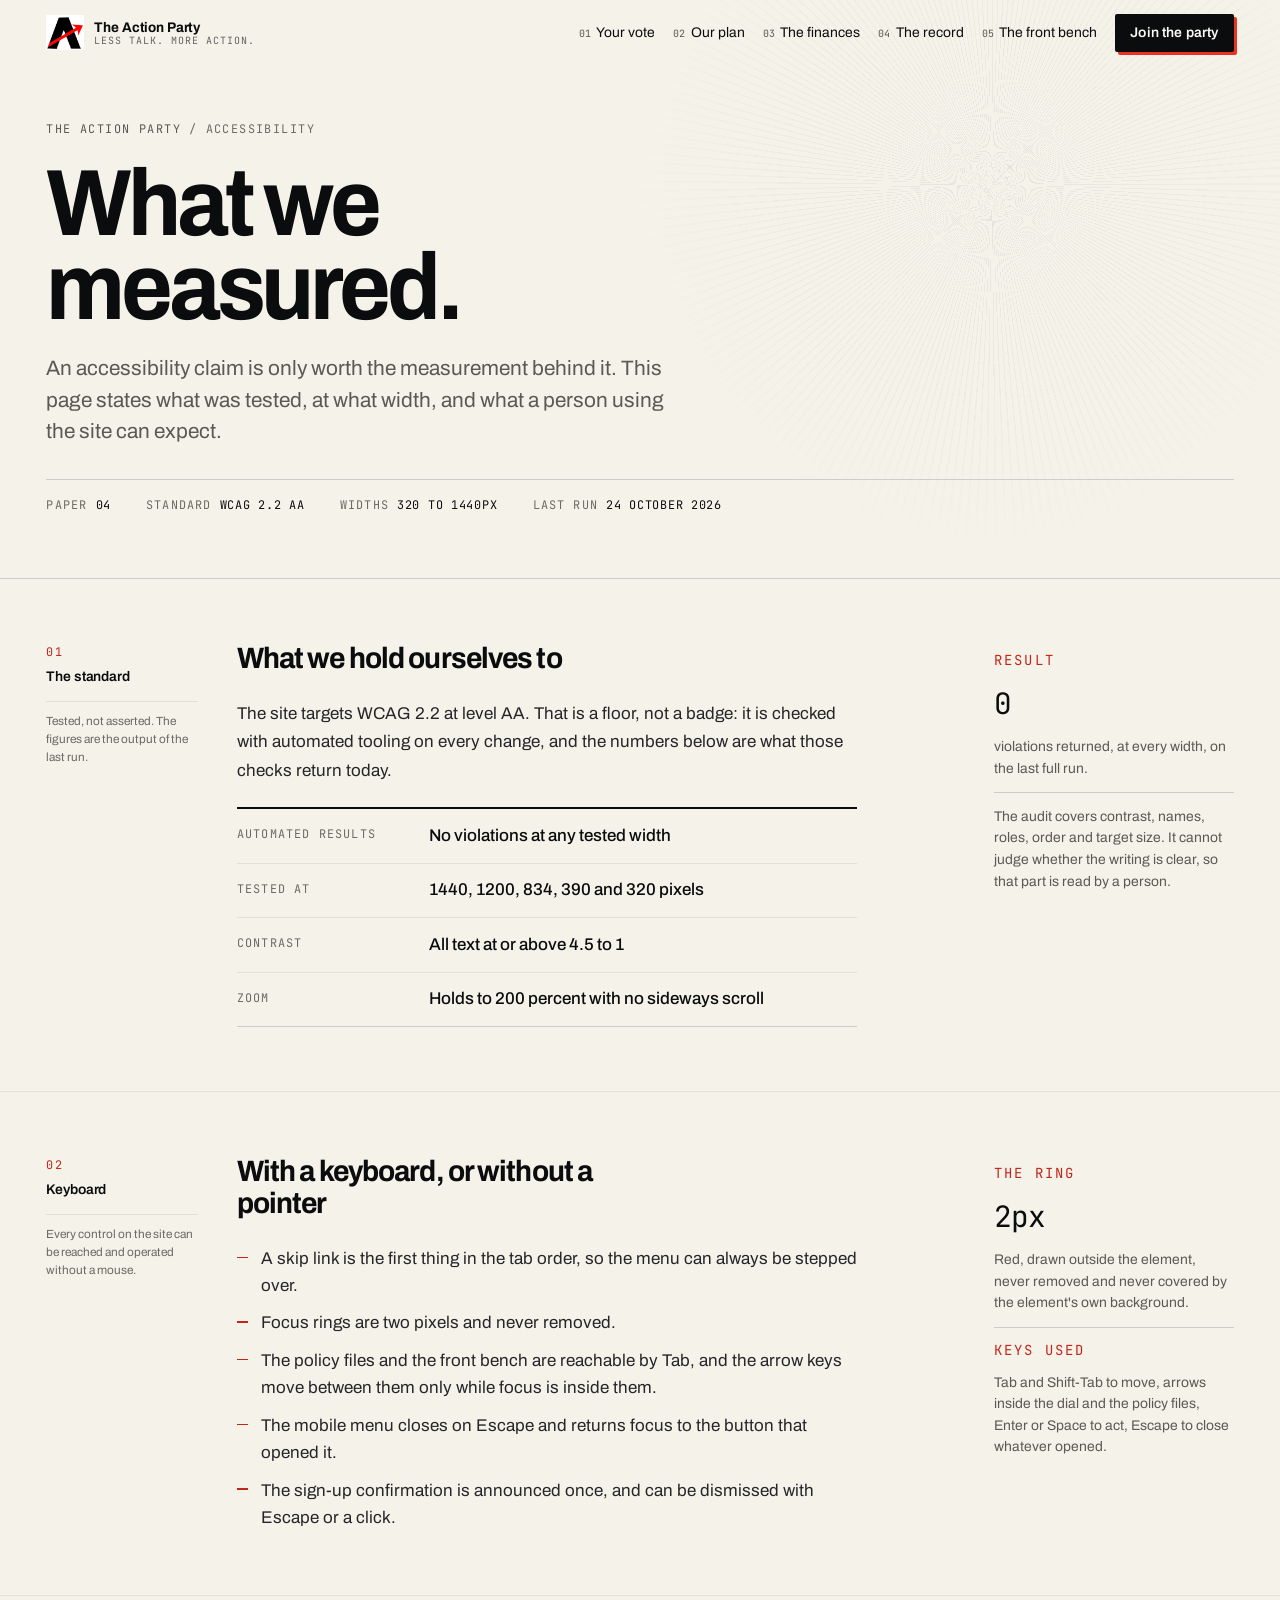
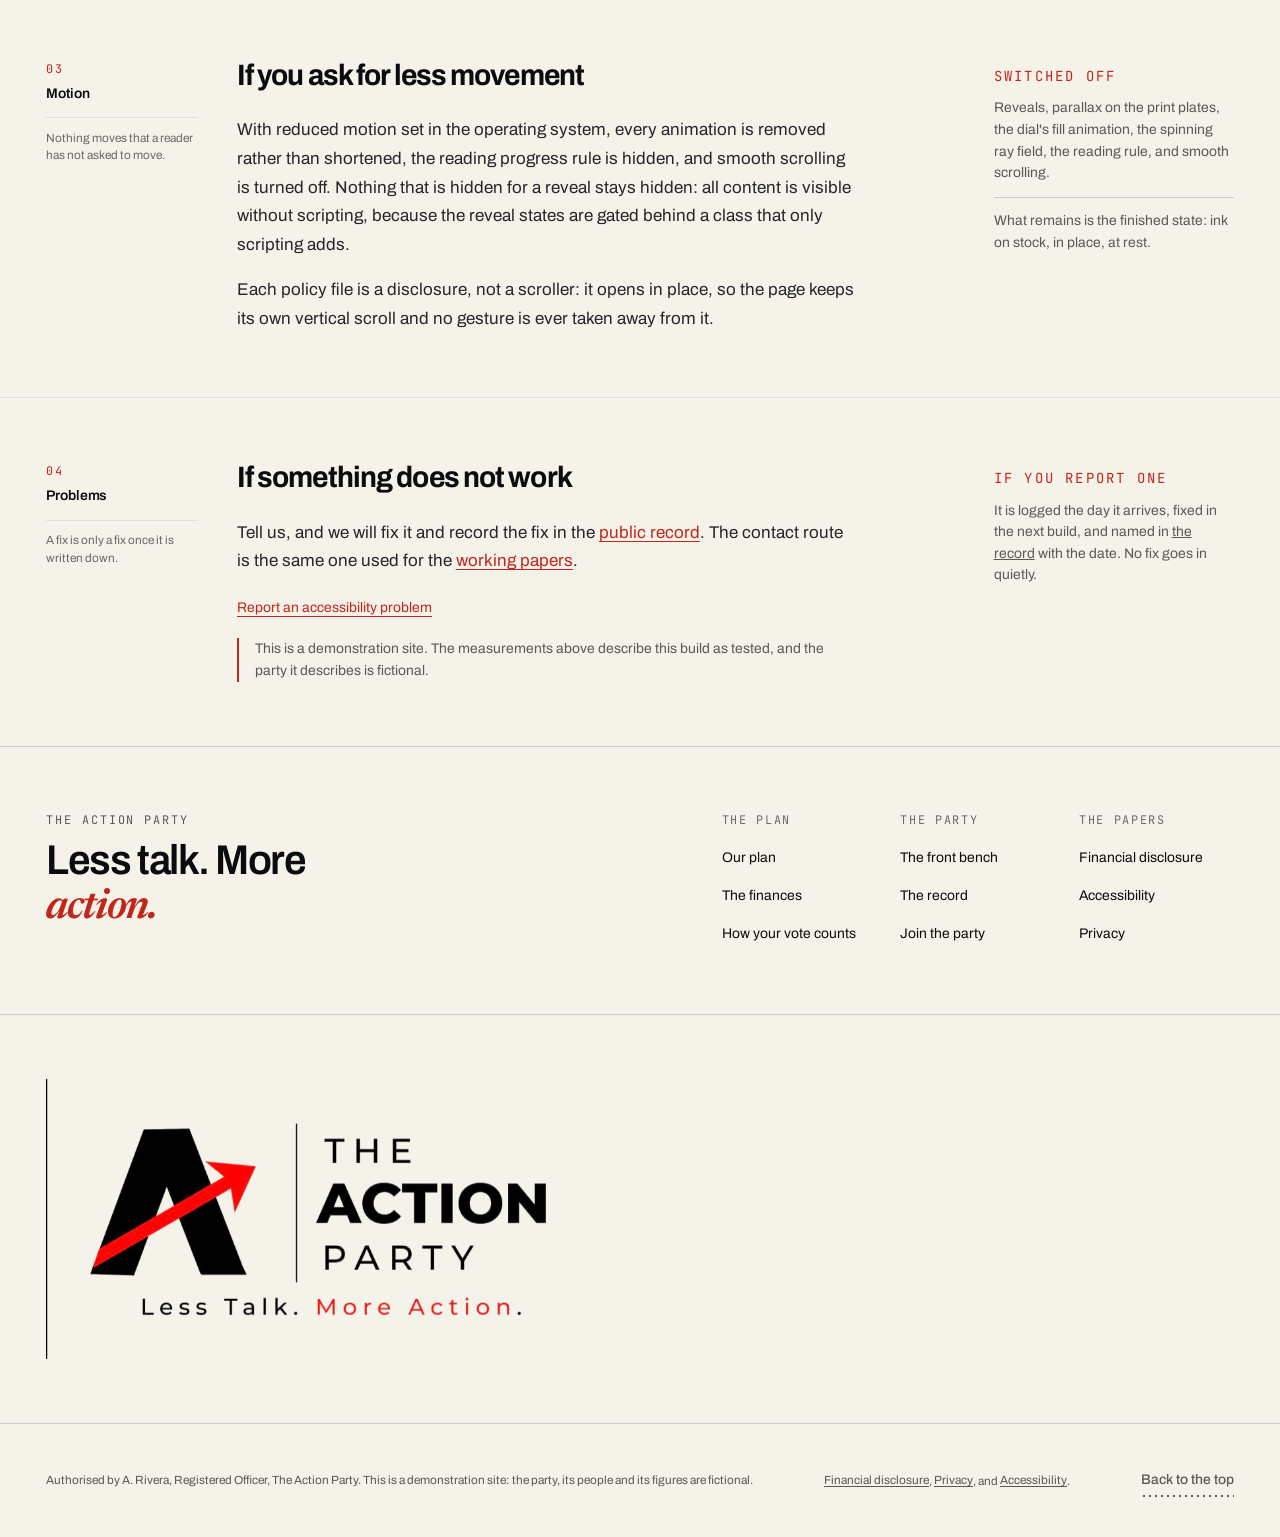
==== commit 8ae6d7d3: "Replace the policy plan with seven files and twenty-one policies The plan now runs across seven area" ====
--- a/accessibility.html
+++ b/accessibility.html
@@ -192,8 +192,8 @@
                 </li>
                 <li>Focus rings are two pixels and never removed.</li>
                 <li>
-                  The policy deck and the front bench are reachable by Tab, and
-                  the arrow keys move between cards only while focus is inside
+                  The policy files and the front bench are reachable by Tab, and
+                  the arrow keys move between them only while focus is inside
                   them.
                 </li>
                 <li>
@@ -235,9 +235,9 @@
                 gated behind a class that only scripting adds.
               </p>
               <p class="page__p">
-                The policy deck never takes the page's vertical scroll. A
-                trackpad gesture that is mostly vertical moves the page, even
-                when the finger drifts sideways.
+                Each policy file is a disclosure, not a scroller: it opens in
+                place, so the page keeps its own vertical scroll and no gesture
+                is ever taken away from it.
               </p>
           </div>
           <aside class="page__aside" aria-label="What reduced motion turns off">
--- a/styles.css
+++ b/styles.css
@@ -1975,7 +1975,7 @@
 
 /* Only the open file shows its tab, the way only the drawn folder in a cabinet
    stands proud of the rest. The strip above already numbers the others, so a
-   tab on every card would just repeat it five times. */
+   tab on every card would just repeat it seven times. */
 .file__card::before {
   content: "";
   position: absolute;
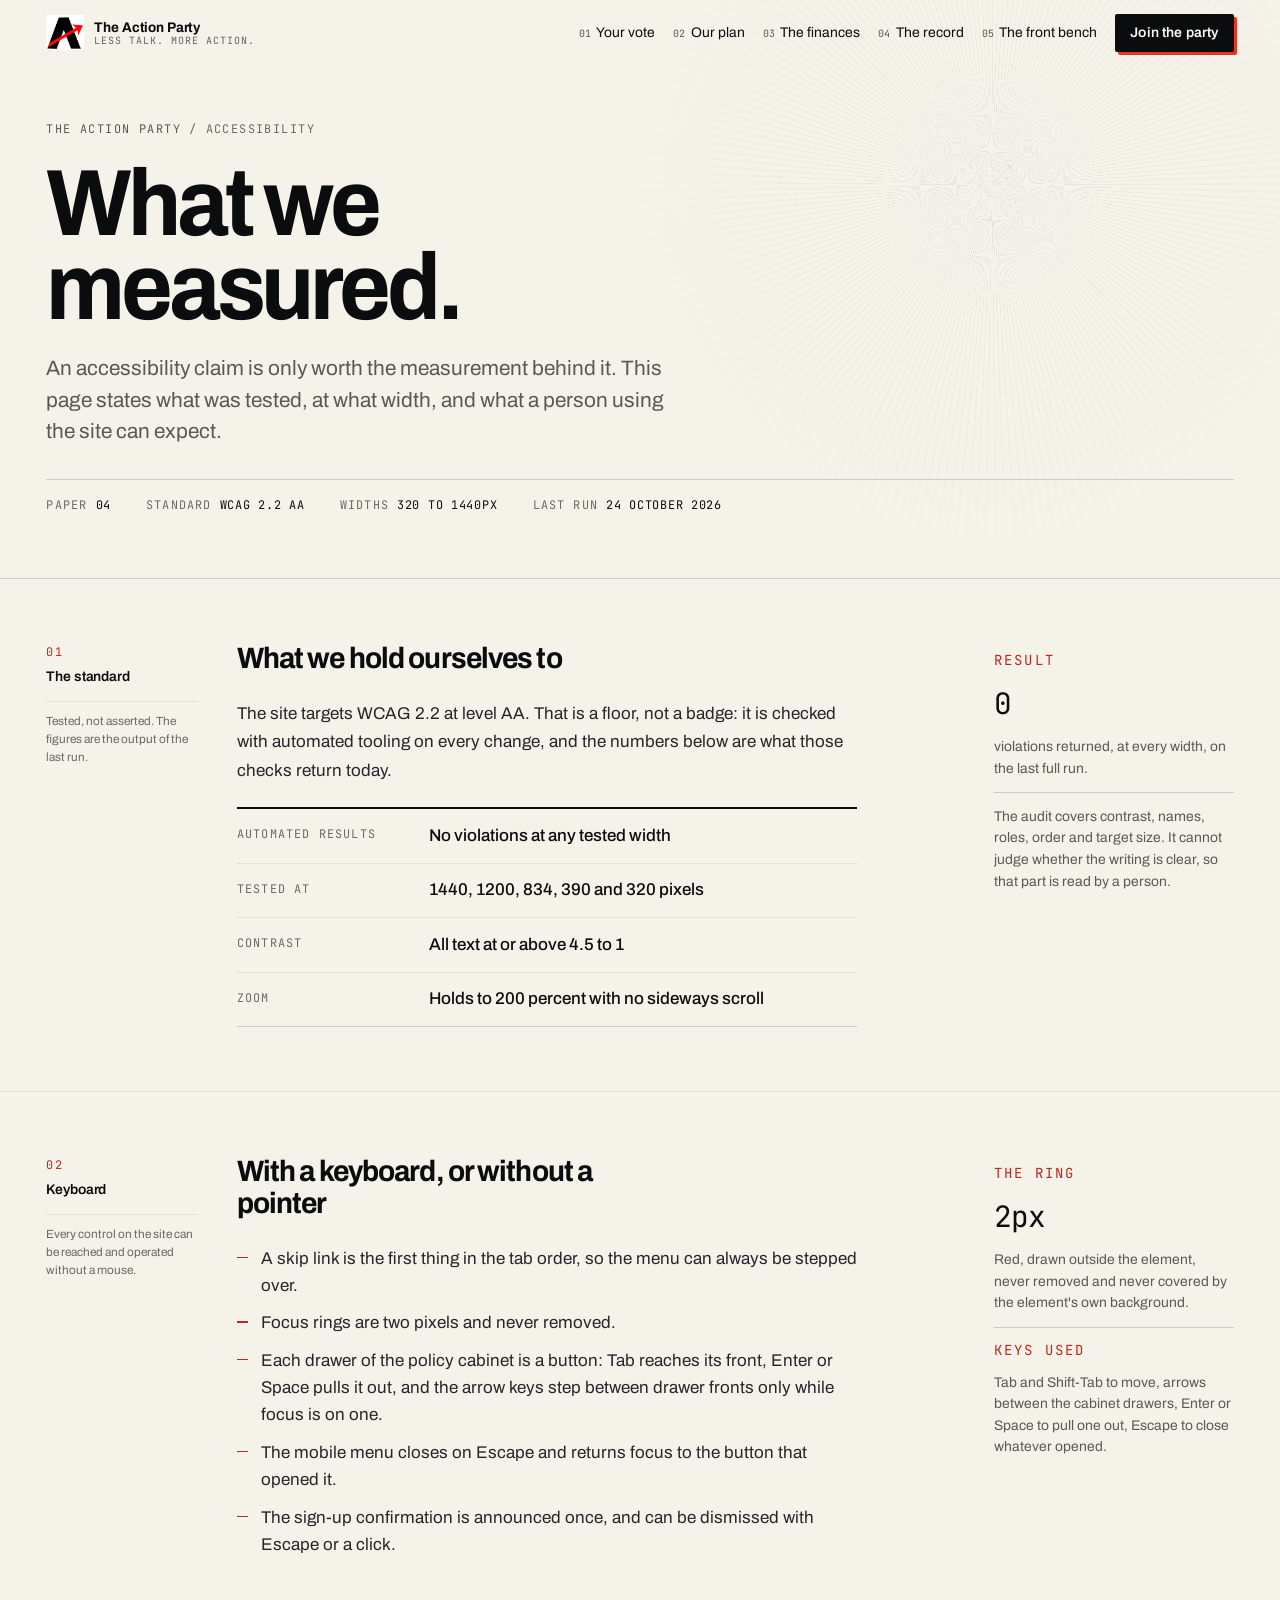
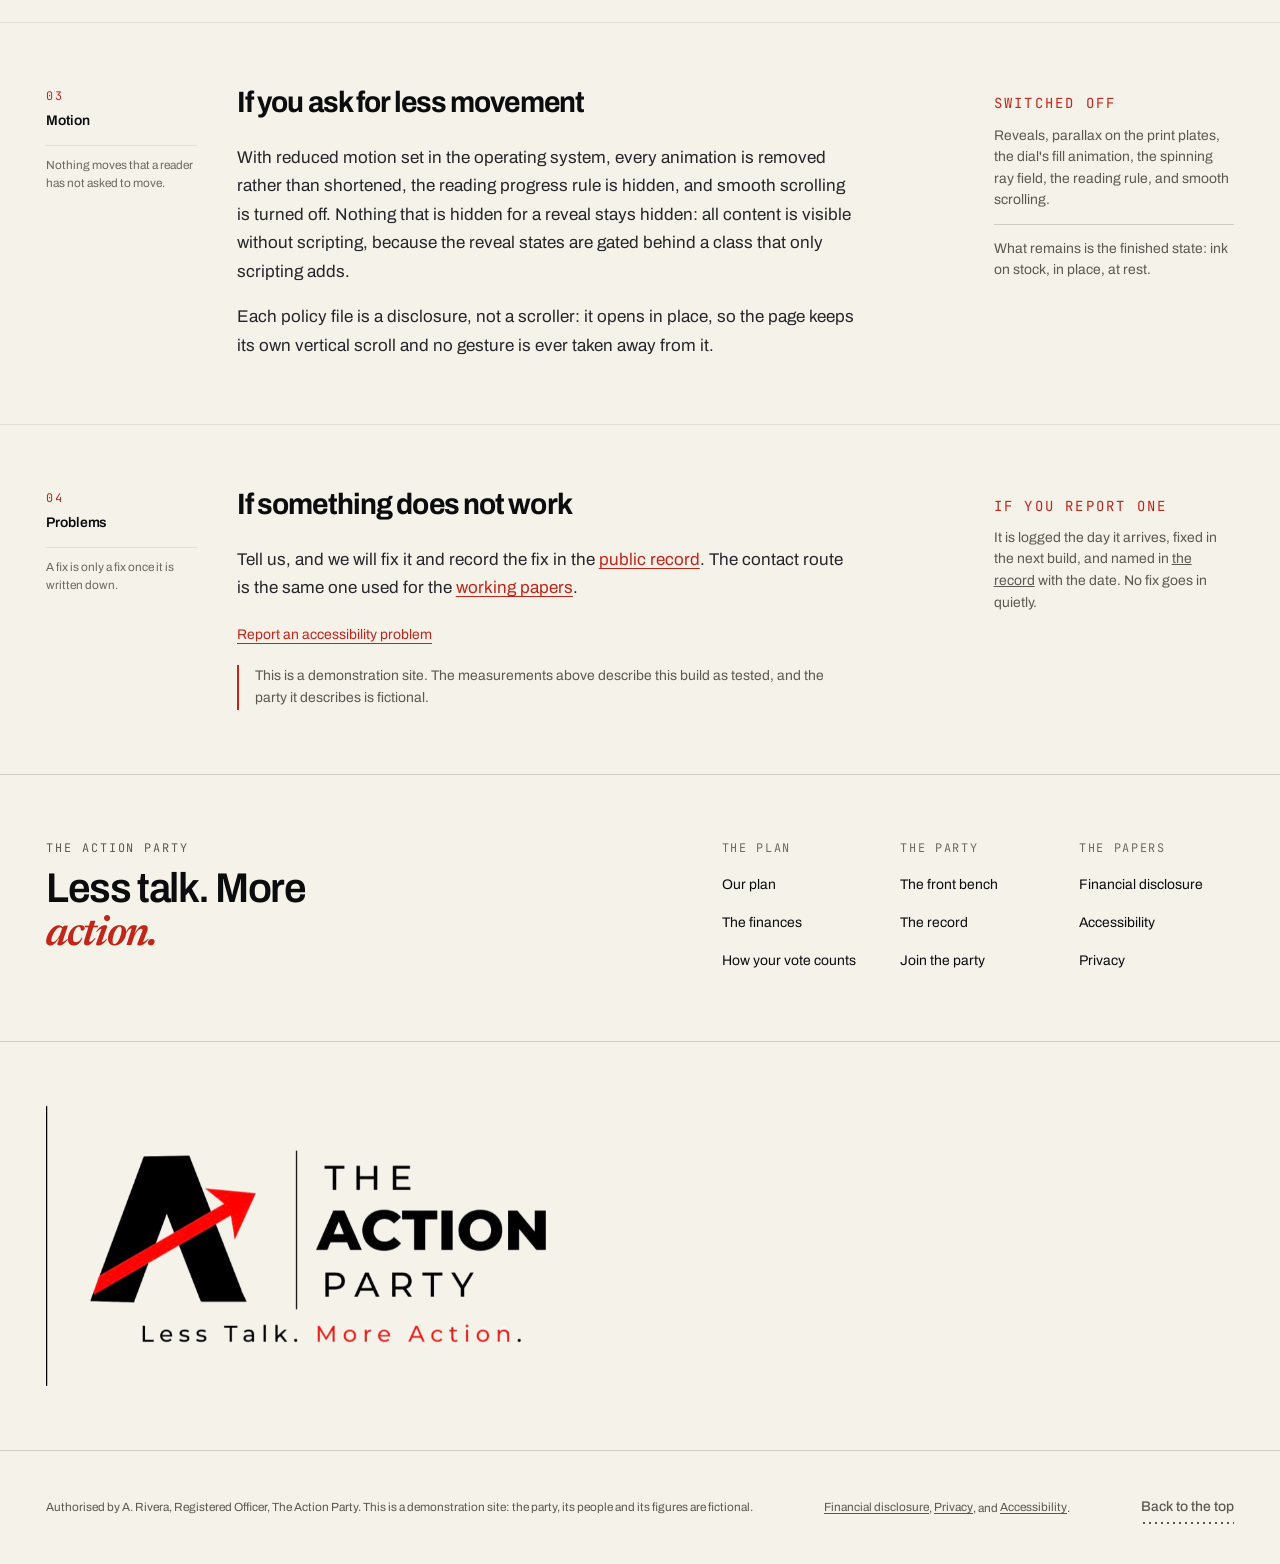
==== commit 4c5ce5be: "Rework the plan as a filing cabinet and the bench as four people The plan was a horizontal deck of f" ====
--- a/accessibility.html
+++ b/accessibility.html
@@ -192,9 +192,9 @@
                 </li>
                 <li>Focus rings are two pixels and never removed.</li>
                 <li>
-                  The policy files and the front bench are reachable by Tab, and
-                  the arrow keys move between them only while focus is inside
-                  them.
+                  Each drawer of the policy cabinet is a button: Tab reaches
+                  its front, Enter or Space pulls it out, and the arrow keys
+                  step between drawer fronts only while focus is on one.
                 </li>
                 <li>
                   The mobile menu closes on Escape and returns focus to the
@@ -212,7 +212,7 @@
             <p>Red, drawn outside the element, never removed and never covered by the element's own background.</p>
             <span class="aside__rule" aria-hidden="true"></span>
             <p class="label">Keys used</p>
-            <p>Tab and Shift-Tab to move, arrows inside the dial and the policy files, Enter or Space to act, Escape to close whatever opened.</p>
+            <p>Tab and Shift-Tab to move, arrows between the cabinet drawers, Enter or Space to pull one out, Escape to close whatever opened.</p>
           </aside>
         </div>
       </section>
--- a/styles.css
+++ b/styles.css
@@ -1849,14 +1849,21 @@
   .readout__fig { font-size: clamp(3.4rem, 18vw, 5rem); }
 }
 
-/* ---------- 02 THE PLAN: a filing cabinet ---------- */
+/* ---------- 02 THE PLAN: one cabinet, seven drawers ---------- */
 
 .plan {
   background: var(--paper);
   padding-block: var(--pad-3) var(--pad-2);
   border-top: 1px solid var(--rule);
 }
-.plan__head { display: grid; gap: var(--pad-2); }
+/* The display line is set tighter than its own type, so the descender of
+   the italic "policies." hangs below the grid box; the head keeps room for
+   it, or the cabinet's top rail cuts the word in half. */
+.plan__head {
+  display: grid;
+  gap: var(--pad-2);
+  padding-bottom: clamp(2.4rem, 5vw, 3.6rem);
+}
 .plan__head-grid {
   display: grid;
   grid-template-columns: minmax(0, 11rem) minmax(0, 1fr) minmax(0, 26rem);
@@ -1893,278 +1900,495 @@
 }
 .plan__hint span { color: var(--red-ink); }
 
-.plan__tabs {
+/* The cabinet. A steel shell around a stack of drawers: the shell is drawn
+   once, the drawers butt against each other with a hairline seam, and the
+   only thing that moves is the drawer you pull. */
+.cabinet {
+  --cab-shell: var(--bone-2);
+  --cab-front: var(--paper-hi);
+  --cab-seam: rgba(11, 12, 14, 0.34);
+  position: relative;
+  max-width: 64rem;
+  margin-inline: auto;
+  padding: 0 clamp(0.45rem, 1.3vw, 0.9rem) clamp(0.45rem, 1.3vw, 0.9rem);
+  background:
+    linear-gradient(180deg, rgba(11, 12, 14, 0.06), transparent 22%),
+    var(--cab-shell);
+  border: 1px solid var(--cab-seam);
+  border-radius: 4px 4px 3px 3px;
+  box-shadow:
+    0 1px 0 rgba(251, 249, 244, 0.5) inset,
+    0 26px 40px -30px rgba(11, 12, 14, 0.55);
+}
+
+/* The maker's plate on the cabinet's top rail. */
+.cabinet__rail {
+  position: relative;
   display: flex;
   flex-wrap: wrap;
-  gap: 0;
-  border-bottom: 2px solid var(--ink);
-  padding-left: 0;
-}
-.folder-tab {
-  position: relative;
-  display: inline-flex;
   align-items: baseline;
+  justify-content: space-between;
+  gap: 0.2rem 1rem;
+  padding: 0.85rem clamp(0.6rem, 2vw, 1.1rem) 0.8rem;
+  border-bottom: 1px solid var(--cab-seam);
+}
+.cabinet__plate {
+  font-variation-settings: "wght" 700, "wdth" 92;
+  font-size: var(--step-0);
+  letter-spacing: 0.02em;
+}
+.cabinet__serial {
+  font-family: var(--mono);
+  font-size: 0.625rem;
+  letter-spacing: 0.18em;
+  text-transform: uppercase;
+  color: #55524b;
+}
+/* Two screws, because a plate that is only printed reads as a caption. */
+.cabinet__rail::before,
+.cabinet__rail::after {
+  content: "";
+  position: absolute;
+  top: 50%;
+  width: 7px;
+  height: 7px;
+  margin-top: -3px;
+  border-radius: 50%;
+  background:
+    linear-gradient(150deg, #fdfbf7, #b9ae94 60%, #8d846f);
+  box-shadow: 0 0 0 1px rgba(11, 12, 14, 0.28);
+}
+.cabinet__rail::before { left: 0.28rem; }
+.cabinet__rail::after { right: 0.28rem; }
+
+.cabinet__body {
+  position: relative;
+  /* A dark interior, so the gap a drawer leaves reads as depth, not as
+     a paragraph break. */
+  background: rgba(11, 12, 14, 0.14);
+  border: 1px solid var(--cab-seam);
+  border-top: 0;
+  box-shadow: inset 0 10px 14px -12px rgba(11, 12, 14, 0.8);
+}
+
+.cabinet__foot {
+  display: grid;
   gap: 0.4rem;
-  padding: 0.7rem 1.1rem 0.6rem;
-  border: 1px solid var(--rule);
-  border-bottom: 0;
-  border-radius: 8px 8px 0 0;
-  margin-right: -1px;
-  background: var(--bone);
-  font-size: var(--step--1);
-  font-variation-settings: "wght" 500;
-  text-decoration: none;
-  color: var(--ink-2);
-  transition:
-    background-color 240ms var(--ease),
-    color 240ms var(--ease),
-    transform 260ms var(--spring),
-    padding 240ms var(--ease);
-}
-.folder-tab:hover,
-.folder-tab:focus-visible {
-  background: var(--paper-hi);
-  color: var(--ink);
-  transform: translateY(-3px);
-}
-.folder-tab:active { transform: translateY(0); }
-.folder-tab.is-current {
-  background: var(--paper-hi);
-  color: var(--ink);
-  padding-block: 0.85rem 0.75rem;
-}
-.folder-tab.is-current .folder-tab__no { color: var(--red-ink); }
-.folder-tab__no {
-  font-family: var(--mono);
-  font-size: var(--step--2);
-  letter-spacing: 0.08em;
-  color: var(--ink-2);
-  transition: color 240ms var(--ease);
-}
-.folder-tab__count {
-  font-family: var(--mono);
-  font-size: 0.625rem;
-  letter-spacing: 0.06em;
-  padding: 0.1rem 0.3rem;
-  border-radius: 2px;
-  background: rgba(11, 12, 14, 0.07);
-  color: var(--ink-2);
-}
-
-.files {
-  display: grid;
-  gap: 0.75rem;
-  padding: var(--pad-2) var(--gutter) var(--pad-1);
-  max-width: var(--shell);
-  margin-inline: auto;
-}
-
-.file { position: relative; }
-.file__card {
-  position: relative;
-  border: 1px solid var(--rule);
-  border-radius: 3px;
-  background: var(--paper-hi);
-  transition: border-color 300ms var(--ease), box-shadow 400ms var(--ease);
-}
-.file:hover .file__card { border-color: rgba(11, 12, 14, 0.3); }
-.file[data-open="true"] .file__card {
-  border-color: var(--ink);
-  box-shadow: 6px 6px 0 0 rgba(234, 51, 35, 0.16);
-}
-
-/* Only the open file shows its tab, the way only the drawn folder in a cabinet
-   stands proud of the rest. The strip above already numbers the others, so a
-   tab on every card would just repeat it seven times. */
-.file__card::before {
-  content: "";
-  position: absolute;
-  left: 2.6rem;
-  top: -0.62rem;
-  width: 8.5rem;
-  height: calc(0.62rem + 1px);
-  background: var(--red);
-  border-radius: 3px 3px 0 0;
-  transform: translateY(0.62rem);
-  opacity: 0;
-  transition: transform 420ms var(--ease), opacity 300ms var(--ease);
-}
-.file[data-open="true"] .file__card::before {
-  transform: translateY(0);
-  opacity: 1;
-}
-.file[data-open="true"] .file__card::before { background: var(--red); }
-
-.file__tab {
-  display: grid;
-  grid-template-columns: 3.4rem minmax(0, 0.85fr) minmax(0, 1.3fr) auto 2.4rem;
-  gap: clamp(0.6rem, 2vw, 2rem);
+  padding: 0.75rem clamp(0.6rem, 2vw, 1.1rem) 0.35rem;
+  border-top: 1px solid var(--cab-seam);
+}
+.cabinet__vent {
+  height: 0.55rem;
+  background: repeating-linear-gradient(
+    90deg,
+    rgba(11, 12, 14, 0.42) 0 1.5rem,
+    transparent 1.5rem 2.1rem
+  );
+  mask-image: linear-gradient(90deg, transparent, #000 8%, #000 92%, transparent);
+}
+
+/* ---------- the drawer ---------- */
+
+.drawer {
+  position: relative;
+  perspective: 1400px;
+}
+.drawer + .drawer { border-top: 1px solid var(--cab-seam); }
+
+/* The drawer face. Everything on it is furniture: a pressed steel label
+   holder, the card inside it, a bar handle, and a hairline reveal around the
+   edge. Nothing is a button-shaped rectangle. */
+.drawer__front {
+  position: relative;
+  z-index: 2;
+  display: grid;
+  grid-template-columns: minmax(0, 1fr) auto auto;
+  grid-template-areas: "plate action count";
+  gap: clamp(0.7rem, 2vw, 1.6rem);
   align-items: center;
   width: 100%;
-  padding: 1.6rem 1.4rem 1.4rem;
-  background: none;
+  padding: 0.8rem clamp(0.7rem, 2vw, 1.1rem);
   border: 0;
+  background:
+    linear-gradient(180deg, #fffefa 0%, var(--cab-front) 42%, #f2ede2 100%);
   text-align: left;
   cursor: pointer;
   color: var(--ink);
-  transition: background-color 300ms var(--ease);
-}
-.file__tab:hover { background: var(--paper); }
-.file__tab:active { background: var(--bone); }
-.file__no {
+  box-shadow:
+    inset 0 1px 0 #fff,
+    inset 0 -1px 0 rgba(11, 12, 14, 0.16),
+    inset 0 0 0 1px rgba(11, 12, 14, 0.06);
+  transform-origin: 50% 100%;
+  transition:
+    transform 460ms var(--spring),
+    box-shadow 340ms var(--ease),
+    filter 260ms var(--ease);
+}
+
+/* The label holder: a recessed steel frame the card sits inside. */
+.drawer__plate {
+  grid-area: plate;
+  display: grid;
+  grid-template-columns: 2.1rem minmax(0, 1fr);
+  grid-template-areas:
+    "no name"
+    "no claim";
+  align-items: baseline;
+  gap: 0.05rem 0.6rem;
+  padding: 0.45rem 0.9rem 0.5rem 0.7rem;
+  border: 1px solid rgba(11, 12, 14, 0.22);
+  border-radius: 2px;
+  background:
+    linear-gradient(180deg, rgba(11, 12, 14, 0.07), transparent 30%),
+    var(--paper);
+  box-shadow:
+    inset 0 1px 2px rgba(11, 12, 14, 0.18),
+    0 1px 0 rgba(255, 255, 255, 0.9);
+}
+.drawer__no {
+  grid-area: no;
   font-family: var(--mono);
   font-size: var(--step--1);
+  letter-spacing: 0.08em;
   color: var(--red-ink);
-  transition: transform 320ms var(--spring);
-}
-.file__tab:hover .file__no { transform: translateX(3px); }
-.file__name {
-  font-size: clamp(1.35rem, 1.1rem + 1.1vw, 2.15rem);
+  transition: color 240ms var(--ease);
+}
+.drawer__name {
+  grid-area: name;
+  min-width: 0;
+  font-size: clamp(1.15rem, 0.95rem + 0.85vw, 1.6rem);
   font-variation-settings: "wght" 600, "wdth" 96;
-  letter-spacing: -0.025em;
-  line-height: 1;
-}
-.file__claim {
+  letter-spacing: -0.03em;
+  line-height: 1.05;
+}
+.drawer__claim {
+  grid-area: claim;
+  min-width: 0;
   font-family: var(--serif);
   font-style: italic;
-  font-size: var(--step-1);
+  font-size: var(--step--1);
+  line-height: 1.3;
   color: var(--ink-2);
-  line-height: 1.25;
-}
-.file__count {
-  font-family: var(--mono);
-  font-size: var(--step--2);
-  letter-spacing: 0.1em;
-  text-transform: uppercase;
-  color: var(--ink-3);
+  transition: color 240ms var(--ease);
+}
+
+/* The handle: a steel bar across the front, with the shadow of a bar. */
+.drawer__handle {
+  grid-area: action;
+  position: relative;
+  width: clamp(4rem, 8vw, 6.5rem);
+  height: 0.85rem;
+  border: 1px solid rgba(11, 12, 14, 0.5);
+  border-radius: 999px;
+  background:
+    linear-gradient(180deg, #fffefa 0%, #ded4bd 34%, #a99e86 68%, #cfc6b1 100%);
+  box-shadow:
+    inset 0 1px 0 rgba(255, 255, 255, 0.9),
+    0 2px 3px -1px rgba(11, 12, 14, 0.45),
+    0 6px 10px -8px rgba(11, 12, 14, 0.8);
+  transform-origin: 50% 0;
+  transition: transform 520ms var(--spring), box-shadow 320ms var(--ease);
+}
+/* The shadow the bar casts on the face: it is what makes it lift off. */
+.drawer__handle::after {
+  content: "";
+  position: absolute;
+  left: 6%;
+  right: 6%;
+  top: 100%;
+  height: 0.42rem;
+  background: linear-gradient(180deg, rgba(11, 12, 14, 0.3), transparent);
+  border-radius: 0 0 999px 999px;
+  transition: opacity 320ms var(--ease), transform 520ms var(--spring);
+}
+
+.drawer__count {
+  grid-area: count;
+  font-family: var(--mono);
+  font-size: 0.625rem;
+  letter-spacing: 0.12em;
+  text-transform: uppercase;
+  color: #55524b;
   white-space: nowrap;
 }
 
-.file__plus {
-  position: relative;
-  justify-self: end;
-  width: 2.4rem;
-  height: 2.4rem;
-  border: 1px solid var(--rule);
-  border-radius: 50%;
+.drawer__front:hover .drawer__handle {
+  transform: rotateX(-32deg) translateY(-1px);
+  box-shadow:
+    inset 0 1px 0 rgba(255, 255, 255, 0.95),
+    0 4px 6px -2px rgba(11, 12, 14, 0.5),
+    0 12px 14px -10px rgba(11, 12, 14, 0.9);
+}
+.drawer__front:hover .drawer__handle::after {
+  opacity: 0.55;
+  transform: scaleX(0.94);
+}
+.drawer__front:active { transform: translateY(1px) scale(0.998); }
+
+/* Open: the face comes toward you and tips forward under the pull, the way a
+   loaded drawer leans on its runners when it comes out. */
+.drawer[data-open="true"] .drawer__front {
+  transform: translateY(-1px) rotateX(-2.2deg);
+  background: linear-gradient(180deg, #fdfbf4 0%, #f4efe4 60%, #e9e2d3 100%);
+  box-shadow:
+    inset 0 2px 5px rgba(11, 12, 14, 0.14),
+    inset 0 -1px 0 rgba(11, 12, 14, 0.22),
+    0 12px 20px -18px rgba(11, 12, 14, 0.9);
+}
+.drawer[data-open="true"] .drawer__handle {
+  transform: rotateX(-58deg) translateY(1px);
+  box-shadow:
+    inset 0 1px 0 rgba(255, 255, 255, 0.6),
+    0 2px 3px rgba(11, 12, 14, 0.4);
+}
+.drawer[data-open="true"] .drawer__handle::after { opacity: 0.25; }
+.drawer[data-open="true"] .drawer__plate {
+  box-shadow:
+    inset 0 2px 3px rgba(11, 12, 14, 0.22),
+    0 1px 0 rgba(255, 255, 255, 0.6);
+}
+.drawer[data-open="true"] .drawer__no { color: var(--ink); }
+.drawer[data-open="true"] .drawer__claim { color: #3f3d38; }
+
+/* A red edge down the drawer's left side once it is out: the folder tab
+   inside, visible at the margin. */
+.drawer__front::before {
+  content: "";
+  position: absolute;
+  inset: 0 auto 0 0;
+  width: 3px;
+  background: var(--red);
+  transform: scaleY(0);
+  transform-origin: 50% 0;
+  transition: transform 380ms var(--ease);
+}
+.drawer[data-open="true"] .drawer__front::before { transform: scaleY(1); }
+
+/* The contents settle a beat after the drawer starts moving, so the file
+   arrives rather than being revealed. Transform and opacity only, so the
+   measured height the well animates is never disturbed. */
+.drawer__sheet > :not(.drawer__stamp) {
   transition:
-    background-color 260ms var(--ease),
-    border-color 260ms var(--ease),
-    transform 420ms var(--spring);
-}
-.file__plus::before,
-.file__plus::after {
-  content: "";
-  position: absolute;
-  left: 50%;
-  top: 50%;
-  background: var(--ink);
-  translate: -50% -50%;
-  transition: transform 420ms var(--ease), background-color 260ms var(--ease);
-}
-.file__plus::before { width: 0.8rem; height: 1.5px; }
-.file__plus::after { width: 1.5px; height: 0.8rem; }
-.file__tab:hover .file__plus { border-color: var(--ink); transform: rotate(90deg); }
-.file[data-open="true"] .file__plus { background: var(--ink); border-color: var(--ink); transform: rotate(180deg); }
-.file[data-open="true"] .file__plus::before,
-.file[data-open="true"] .file__plus::after { background: var(--paper-hi); }
-.file[data-open="true"] .file__plus::after { transform: scaleY(0); }
-
-/* Rows: a grid 0fr to 1fr, so the panel opens to its own height. */
-.file__body {
+    opacity 260ms var(--ease),
+    translate 380ms var(--ease);
+}
+.js .drawer:not([data-open="true"]) .drawer__sheet > :not(.drawer__stamp) {
+  opacity: 0;
+  translate: 0 10px;
+}
+.js .drawer[data-open="true"] .drawer__fileno { transition-delay: 200ms; }
+.js .drawer[data-open="true"] .drawer__lead { transition-delay: 230ms; }
+.js .drawer[data-open="true"] .drawer__points { transition-delay: 265ms; }
+.js .drawer[data-open="true"] .drawer__meta { transition-delay: 300ms; }
+.js .drawer[data-open="true"] .drawer__walk {
+  grid-area: walk; transition-delay: 330ms; }
+
+/* The well is the cavity the drawer leaves behind: a dark slot that opens
+   with a slight overshoot, like a drawer hitting the end of its run. */
+.drawer__well {
   display: grid;
   grid-template-rows: 1fr;
-  transition: grid-template-rows 520ms var(--ease);
-}
-/* Collapsing is a scripting behaviour: if the script never runs, every file
-   stays open instead of becoming a stack of headings with no text. */
-.js .file__body { grid-template-rows: 0fr; }
-.js .file[data-open="true"] .file__body { grid-template-rows: 1fr; }
-.file__body-in {
+  transition: grid-template-rows 560ms cubic-bezier(0.22, 1.14, 0.3, 1);
+}
+.js .drawer__well { grid-template-rows: 0fr; }
+.js .drawer[data-open="true"] .drawer__well { grid-template-rows: 1fr; }
+
+/* visibility, not just the 0fr row: a clipped panel still takes focus and is
+   still read out, and a closed drawer must be neither. The delay keeps the
+   panel visible until the drawer has finished rolling home. */
+.drawer__sheet {
   overflow: hidden;
-  padding: 0 1.4rem 1.6rem;
-  transition: opacity 320ms var(--ease), padding 520ms var(--ease);
-}
-.js .file__body-in { opacity: 0; padding-bottom: 0; }
-.js .file[data-open="true"] .file__body-in {
-  opacity: 1;
-  padding-bottom: 1.6rem;
-  transition: opacity 420ms var(--ease) 120ms, padding 520ms var(--ease);
-}
-.file__lead {
+  visibility: visible;
+}
+.js .drawer__sheet {
+  visibility: hidden;
+  transition: visibility 0s linear 560ms;
+}
+.js .drawer[data-open="true"] .drawer__sheet {
+  visibility: visible;
+  transition-delay: 0s;
+}
+
+/* The file itself: a sheet standing in the cavity, front edge lit, back edge
+   in shadow, so it reads as paper in a box rather than a panel in a bar. */
+.drawer__sheet {
+  position: relative;
+  min-height: 0;
+  padding: 0 clamp(0.9rem, 2.4vw, 1.6rem);
+  background:
+    linear-gradient(180deg, #fffefb 0%, var(--paper-hi) 30%);
+  box-shadow:
+    inset 0 14px 18px -20px rgba(11, 12, 14, 0.75),
+    inset 0 -1px 0 rgba(11, 12, 14, 0.1);
+}
+.drawer__fileno {
+  grid-area: fileno;
+  display: flex;
+  flex-wrap: wrap;
+  gap: 0.35rem 1.2rem;
+  padding: 0.9rem 0 0.8rem;
+  border-bottom: 1px solid var(--rule-soft);
+  font-family: var(--mono);
+  font-size: 0.625rem;
+  letter-spacing: 0.16em;
+  text-transform: uppercase;
+  color: #55524b;
+}
+.drawer__fileno span:first-child { color: var(--red-ink); }
+
+/* Wide screens get a real margin: the clauses run down the left of the sheet
+   and the deadline, the price and the walk-through sit in the gutter, which
+   is the space a filed sheet actually leaves. */
+@media (min-width: 60rem) {
+  .drawer__sheet {
+    display: grid;
+    grid-template-columns: minmax(0, 62ch) minmax(12rem, 1fr);
+    /* The margin spans the lead and the clauses, so it never stretches the
+       paragraph row it sits beside and leaves a hole under the lead. */
+    grid-template-areas:
+      "fileno fileno"
+      "lead   meta"
+      "points stamp"
+      "walk   walk";
+    column-gap: clamp(1.5rem, 4vw, 3.5rem);
+    align-content: start;
+  }
+  /* In the margin the stamp sits at the foot of the clause block, where a
+     clerk would put it: the row is as tall as the clauses, and the stamp
+     rides its baseline. */
+  .drawer__stamp {
+    position: static;
+    grid-area: stamp;
+    justify-self: end;
+    align-self: end;
+    margin-bottom: 0.3rem;
+  }
+  .drawer__lead { padding-right: 0; }
+  .drawer__meta {
+    display: grid;
+    gap: 1.1rem;
+    align-content: start;
+    padding: 1.35rem 0 0;
+    border-top: 2px solid var(--ink);
+    margin-top: 1.35rem;
+  }
+  .drawer__meta div + div { padding-top: 1rem; border-top: 1px solid var(--rule-soft); }
+  .drawer__meta dd { font-size: var(--step-2); line-height: 1.05; }
+  .drawer__walk { padding-top: 1.4rem; border-top: 1px solid var(--rule-soft); }
+}
+.drawer__lead {
+  grid-area: lead;
   max-width: 62ch;
   font-size: var(--step-1);
   line-height: 1.5;
   letter-spacing: -0.01em;
-  padding-left: calc(3.4rem + clamp(0.6rem, 2vw, 2rem));
-  padding-bottom: 1.6rem;
-}
-.file__points {
-  display: grid;
-  gap: 0;
+  padding: 1.2rem 0 1.4rem;
+}
+.drawer__points {
+  grid-area: points;
+  display: grid;
+  max-width: 62ch;
   border-top: 1px solid var(--rule-soft);
-  margin-left: calc(3.4rem + clamp(0.6rem, 2vw, 2rem));
-  max-width: 58ch;
-}
-.file__points li {
-  display: grid;
-  grid-template-columns: 2.4rem minmax(0, 1fr);
-  gap: 0.6rem;
-  padding-block: 0.7rem;
+}
+.drawer__points li {
+  display: grid;
+  grid-template-columns: 2.2rem minmax(0, 1fr);
+  gap: 0.5rem;
+  padding-block: 0.75rem;
   border-bottom: 1px solid var(--rule-soft);
   font-size: var(--step-0);
   line-height: 1.45;
 }
-.file__points span {
+.drawer__points span {
   font-family: var(--mono);
   font-size: var(--step--2);
   color: var(--red-ink);
   padding-top: 0.2rem;
 }
-.file__meta {
+/* The margin: what the file is worth and when it lands, set beside the
+   clauses rather than buried under them. */
+.drawer__meta {
+  grid-area: meta;
   display: flex;
   flex-wrap: wrap;
   gap: 0.75rem 3rem;
-  margin-left: calc(3.4rem + clamp(0.6rem, 2vw, 2rem));
-  padding-top: 1.4rem;
-}
-.file__meta dt {
+  padding: 1.3rem 0 1.4rem;
+}
+.drawer__meta dt {
   font-family: var(--mono);
   font-size: var(--step--2);
   letter-spacing: 0.12em;
   text-transform: uppercase;
-  color: var(--ink-3);
-}
-.file__meta dd {
+  color: #55524b;
+}
+.drawer__meta dd {
   font-size: var(--step-1);
   font-variation-settings: "wght" 600;
   letter-spacing: -0.02em;
 }
-
-/* The stamp lands when the file is open: rotated, inked, slightly worn. */
-.file__stamp {
-  position: absolute;
-  right: 1.6rem;
-  bottom: 1.2rem;
-  padding: 0.3rem 0.7rem;
+/* The stamp lands after the sheet has settled: the file is filed. */
+.drawer__stamp {
+  position: absolute;
+  right: clamp(0.9rem, 2.4vw, 1.6rem);
+  top: 2.9rem;
+  padding: 0.28rem 0.65rem;
   border: 2px solid var(--red-ink);
   border-radius: 3px;
   font-family: var(--mono);
-  font-size: var(--step--2);
+  font-size: 0.625rem;
   letter-spacing: 0.3em;
   text-transform: uppercase;
   color: var(--red-ink);
   rotate: -7deg;
   opacity: 0;
-  transform: scale(1.6);
-  transition: opacity 200ms var(--ease), transform 320ms var(--spring);
+  transform: scale(1.5);
   pointer-events: none;
-}
-.file[data-open="true"] .file__stamp {
-  opacity: 0.75;
+  transition: opacity 180ms var(--ease), transform 320ms var(--spring);
+}
+.drawer[data-open="true"] .drawer__stamp {
+  opacity: 0.72;
   transform: scale(1);
-  transition: opacity 220ms var(--ease) 220ms, transform 360ms var(--spring) 220ms;
-}
+  transition:
+    opacity 200ms var(--ease) 340ms,
+    transform 380ms var(--spring) 310ms;
+}
+
+/* The walk-through: two quiet controls at the foot of every open drawer, so
+   the cabinet can be read straight through without going back to the stack. */
+.drawer__walk {
+  display: flex;
+  flex-wrap: wrap;
+  gap: 0.6rem 1.4rem;
+  justify-content: space-between;
+  align-items: center;
+  padding: 1rem 0 1.3rem;
+  border-top: 1px solid var(--rule);
+}
+.drawer__step {
+  display: inline-flex;
+  align-items: baseline;
+  gap: 0.5rem;
+  padding: 0.35rem 0;
+  border: 0;
+  background: none;
+  font-size: var(--step--1);
+  font-variation-settings: "wght" 500;
+  color: var(--ink);
+  cursor: pointer;
+  text-decoration: underline;
+  text-decoration-color: var(--rule);
+  text-underline-offset: 0.28em;
+  transition: text-decoration-color 220ms var(--ease), color 220ms var(--ease);
+}
+.drawer__step:hover { color: var(--red-ink); text-decoration-color: currentColor; }
+.drawer__step span {
+  font-family: var(--mono);
+  font-size: 0.625rem;
+  letter-spacing: 0.12em;
+  text-transform: uppercase;
+  color: #55524b;
+}
+.drawer__step--next { margin-left: auto; text-align: right; }
 
 .plan__foot {
   display: flex;
@@ -2172,6 +2396,7 @@
   gap: 1rem 2rem;
   justify-content: space-between;
   align-items: baseline;
+  margin-top: var(--pad-2);
   padding-top: var(--pad-1);
   border-top: 1px solid var(--rule);
   color: var(--ink-2);
@@ -2181,23 +2406,54 @@
 
 @media (max-width: 64rem) {
   .plan__head-grid { grid-template-columns: 1fr; }
-  .file__tab {
-    grid-template-columns: 2.2rem minmax(0, 1fr) 2.2rem;
+  .drawer__front {
+    grid-template-columns: minmax(0, 1fr) auto;
     grid-template-areas:
-      "no name plus"
-      ". claim claim"
-      ". count count";
-    row-gap: 0.4rem;
-    padding: 1.4rem 1.1rem 1.2rem;
+      "plate action"
+      "plate count";
+    align-items: center;
+    padding: 0.9rem;
   }
-  .file__no { grid-area: no; }
-  .file__name { grid-area: name; }
-  .file__claim { grid-area: claim; }
-  .file__count { grid-area: count; }
-  .file__plus { grid-area: plus; width: 2.2rem; height: 2.2rem; }
-  .file__body-in { padding-inline: 1.1rem; }
-  .file__lead, .file__points, .file__meta { padding-left: 0; margin-left: 0; }
-  .file__stamp { display: none; }
+  .drawer__handle { align-self: start; }
+  .drawer__count { justify-self: end; align-self: end; }
+  .drawer__plate { grid-template-columns: 1.9rem minmax(0, 1fr); }
+  .drawer__sheet { padding-inline: 0.9rem; }
+  .drawer__stamp { display: none; }
+}
+@media (max-width: 40rem) {
+  .cabinet { padding-inline: 0.3rem; padding-bottom: 0.3rem; }
+  .cabinet__serial { display: none; }
+  .drawer__front {
+    grid-template-columns: minmax(0, 1fr) 2.6rem;
+    grid-template-areas: "plate action";
+    grid-template-rows: auto;
+    gap: 0.5rem;
+    padding: 0.55rem 0.6rem;
+  }
+  .drawer__plate { grid-template-columns: 1.7rem minmax(0, 1fr); padding: 0.45rem 0.6rem 0.5rem 0.5rem; }
+  /* The handle turns to face you: a vertical bar on the drawer's edge, which
+     is how a narrow drawer front is actually pulled. */
+  .drawer__handle {
+    width: 0.8rem;
+    height: 2.6rem;
+    justify-self: center;
+    align-self: center;
+    background: linear-gradient(90deg, #fffefa 0%, #ded4bd 34%, #a99e86 68%, #cfc6b1 100%);
+  }
+  .drawer__handle::after {
+    left: 100%;
+    right: auto;
+    top: 4%;
+    bottom: 4%;
+    width: 0.35rem;
+    height: auto;
+    background: linear-gradient(90deg, rgba(11, 12, 14, 0.3), transparent);
+    border-radius: 0 999px 999px 0;
+  }
+  .drawer__count { display: none; }
+  .drawer__name { font-size: 1.2rem; }
+  .drawer__claim { font-size: var(--step--1); }
+  .drawer__lead { font-size: var(--step-0); }
 }
 
 /* ---------- 03 THE FINANCES: a ledger with a switch ---------- */
@@ -2663,9 +2919,11 @@
 }
 .bench__intro { font-size: var(--step-0); line-height: 1.6; color: #4f4c45; }
 
+/* Four cards, so the stack is a square: two rows of two. Three columns left
+   the fourth card orphaned across half the measure. */
 .members {
   display: grid;
-  grid-template-columns: repeat(3, minmax(0, 1fr));
+  grid-template-columns: repeat(2, minmax(0, 1fr));
   gap: clamp(1rem, 2.4vw, 2rem);
   perspective: 1400px;
 }
@@ -2752,6 +3010,29 @@
   font-size: var(--step-0);
   line-height: 1.55;
   color: #3f3d38;
+}
+/* The leader's one line, set as a pulled quote rather than a caption. */
+.member__quote {
+  margin: 0.4rem 0 0;
+  padding: 0.85rem 0 0 0.95rem;
+  border-left: 2px solid var(--red);
+}
+.member__quote p {
+  font-family: var(--serif);
+  font-style: italic;
+  font-size: var(--step-1);
+  line-height: 1.4;
+  letter-spacing: -0.01em;
+}
+.member__quote cite {
+  display: block;
+  margin-top: 0.4rem;
+  font-family: var(--mono);
+  font-style: normal;
+  font-size: 0.625rem;
+  letter-spacing: 0.16em;
+  text-transform: uppercase;
+  color: var(--ink-3);
 }
 .member__meta {
   display: grid;
